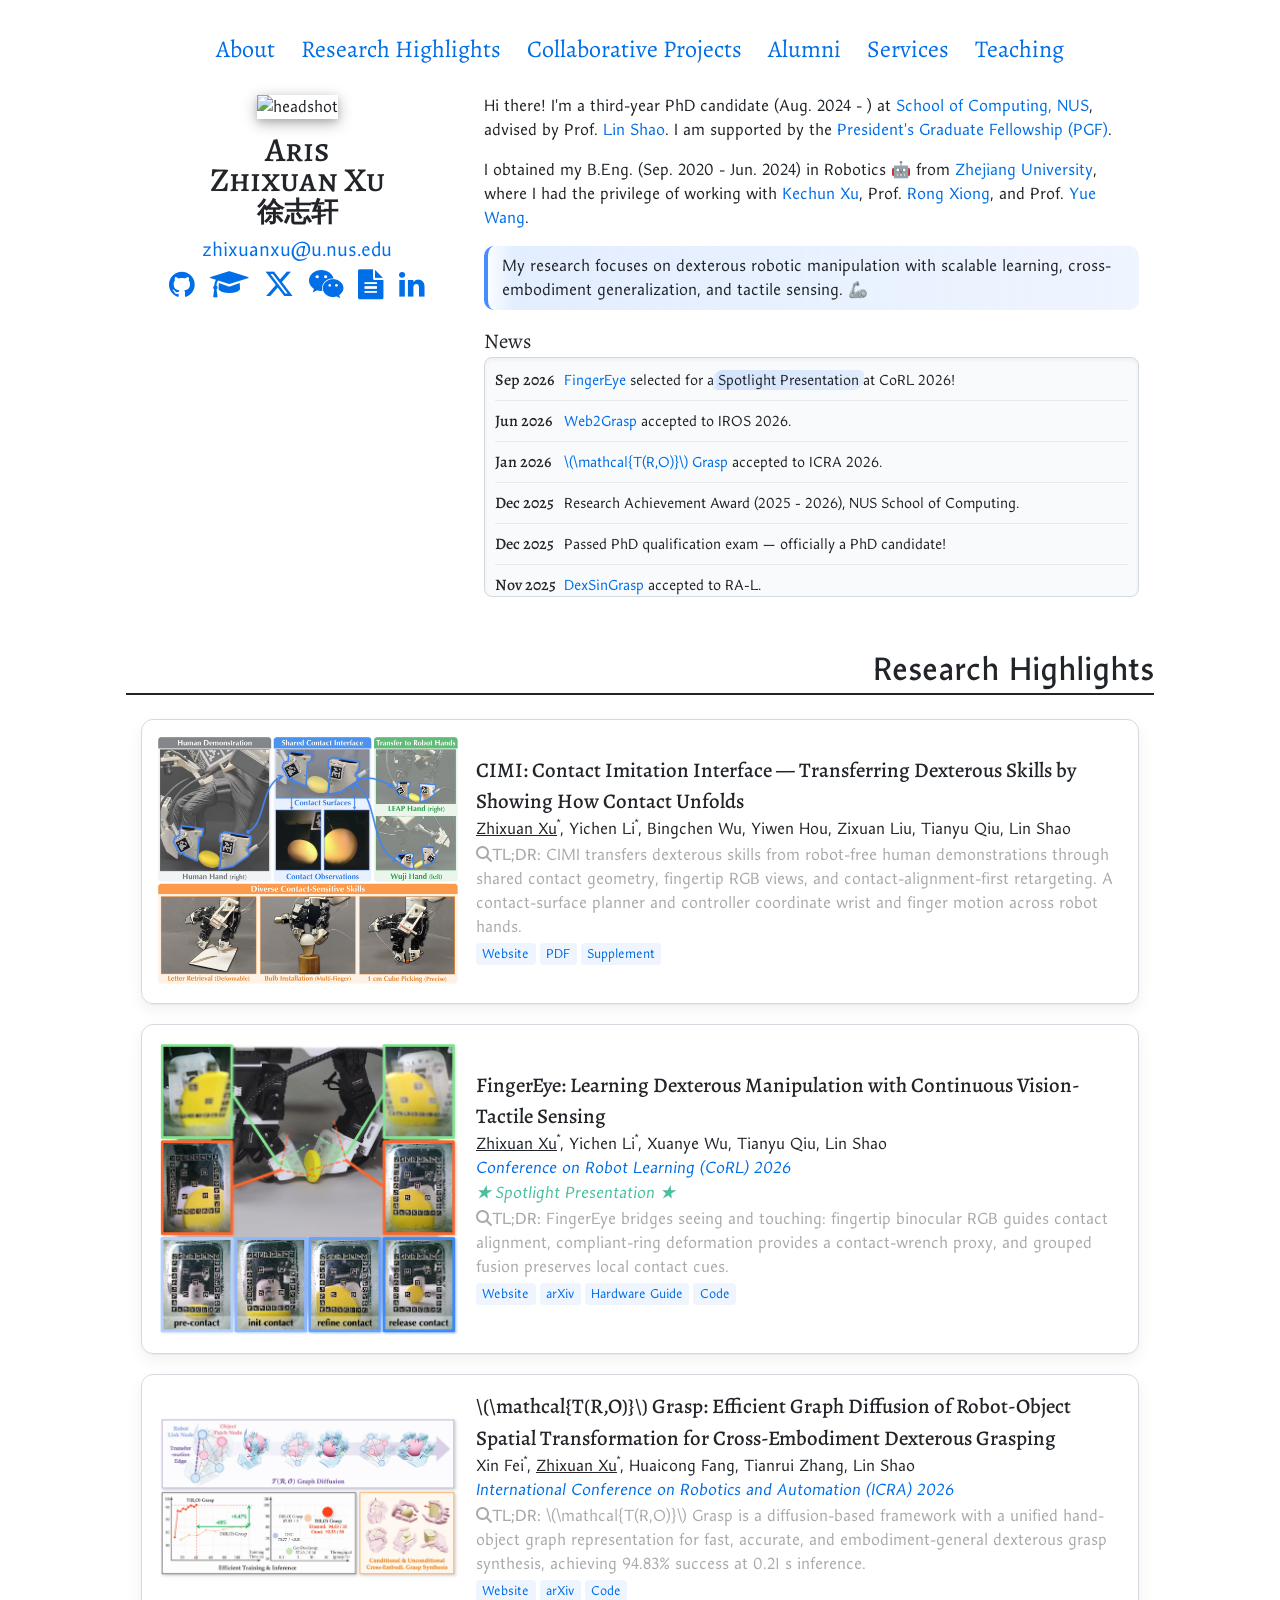
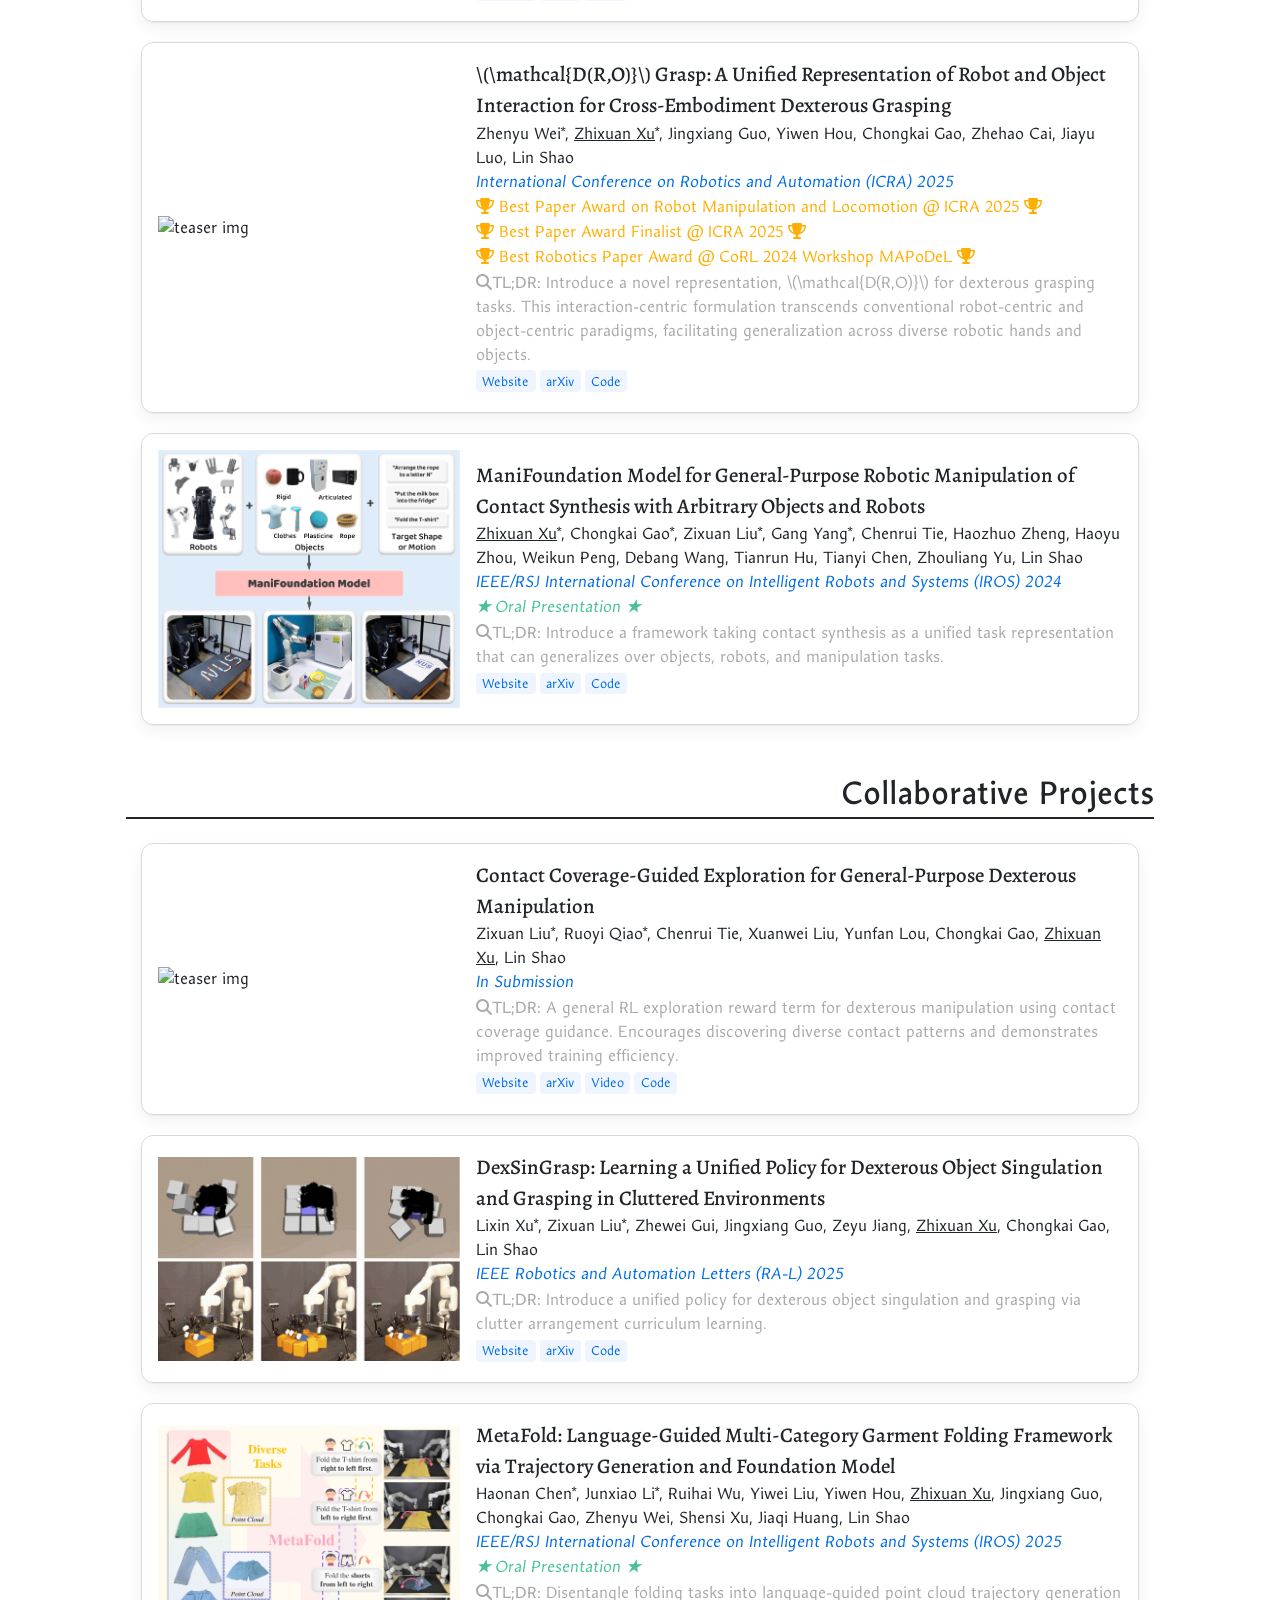
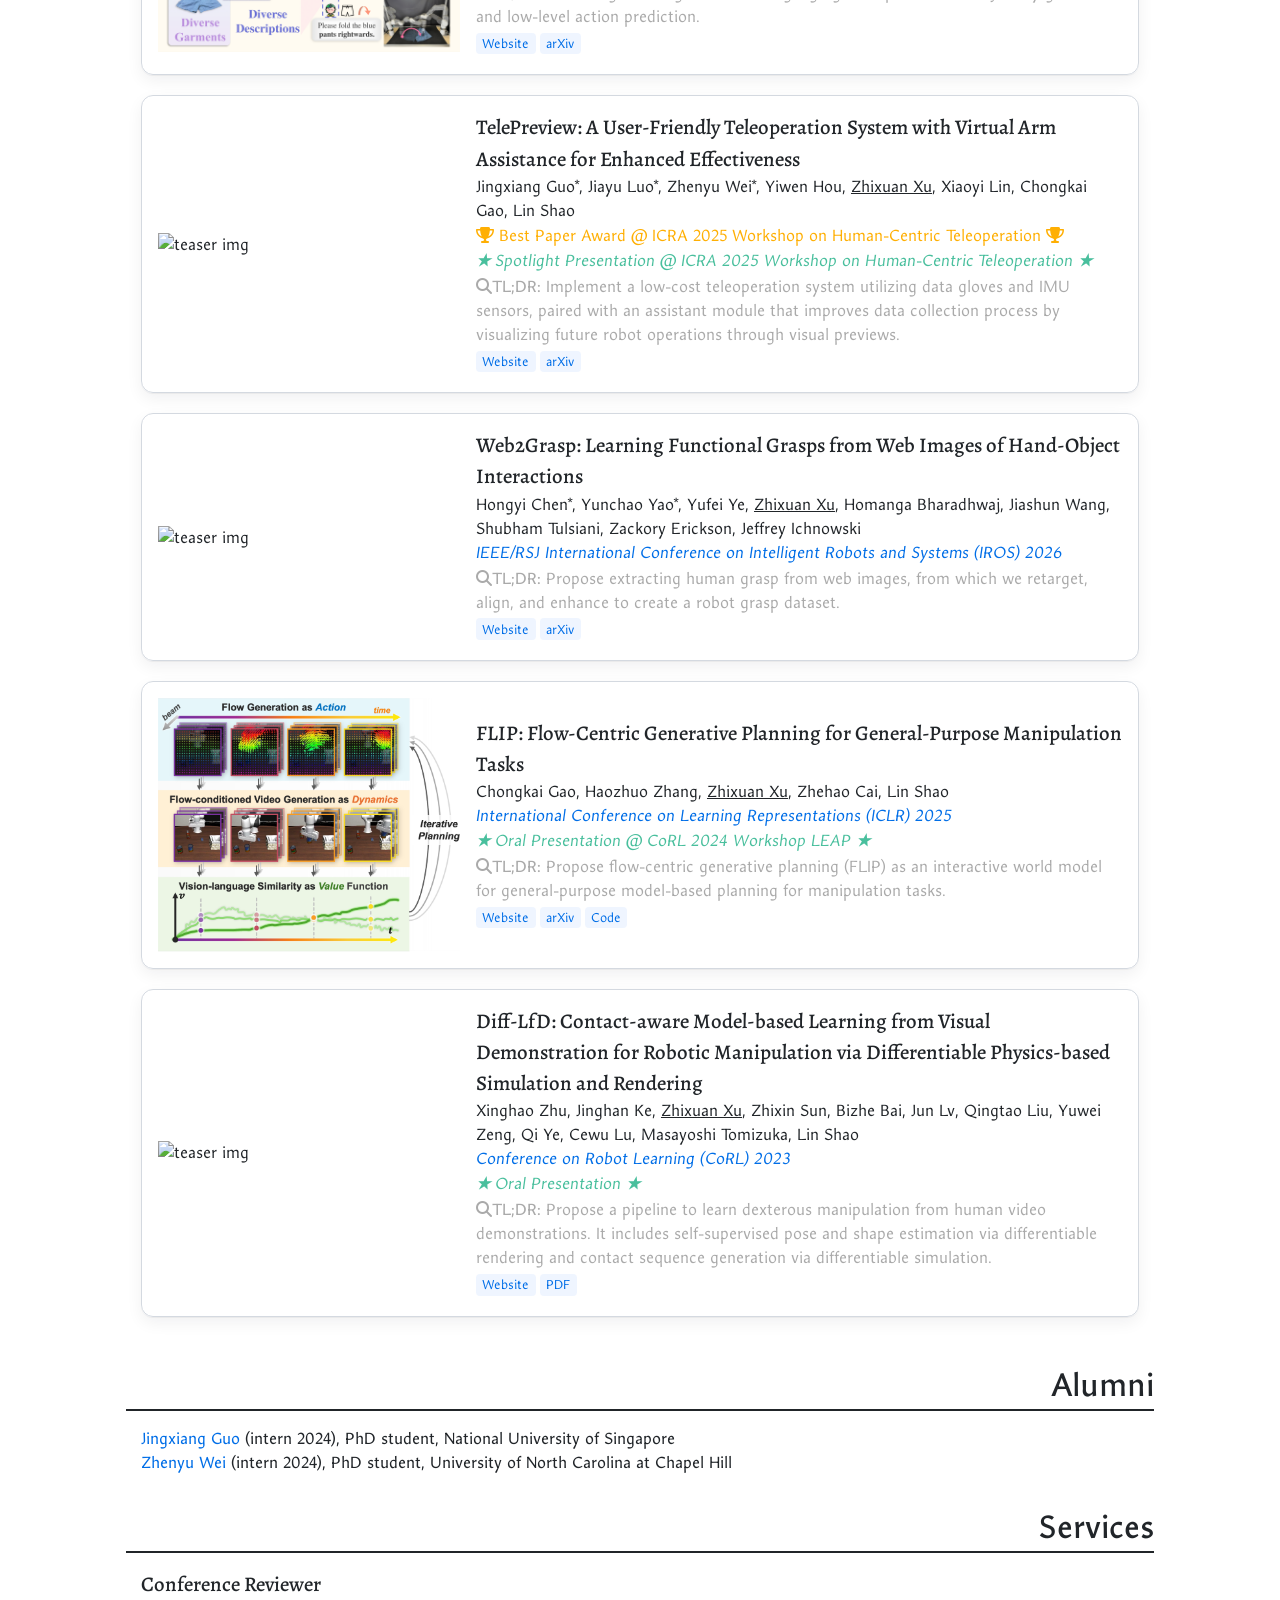
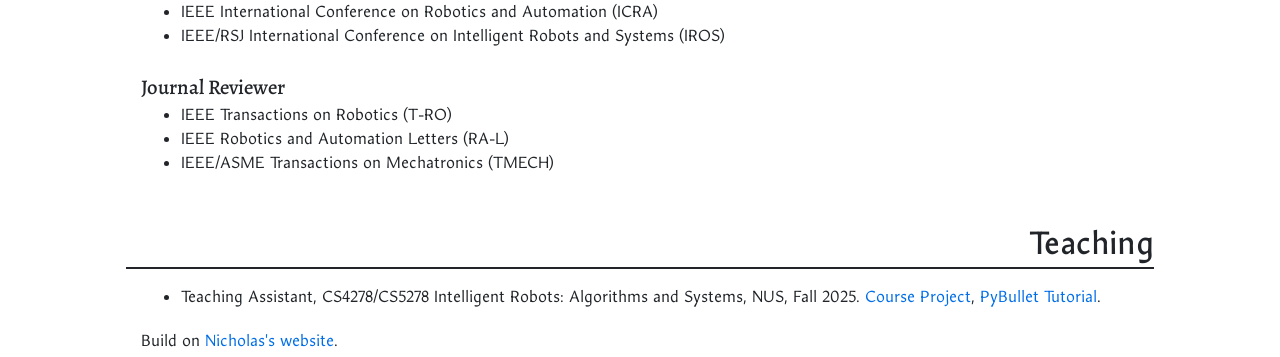
==== index.html @ 4f331eb3 "Highlight FingerEye CoRL 2026 spotlight presentation" ====
<!DOCTYPE HTML>
<html>
  <head>
    <!-- Title -->
    <title>Aris Zhixuan Xu</title>
    <meta charset="utf-8" />
    <meta name="viewport" content="width=device-width, initial-scale=1, shrink-to-fit=no">
    <meta name="robots" content="noindex, nofollow, noarchive, nosnippet, noimageindex">

    <!-- Google Font -->
    <link rel="preconnect" href="https://fonts.googleapis.com">
    <link rel="preconnect" href="https://fonts.gstatic.com" crossorigin>
    <link href="https://fonts.googleapis.com/css2?family=Alegreya:ital,wght@0,400..900;1,400..900&display=swap" rel="stylesheet">    
    <link href="https://fonts.googleapis.com/css2?family=Alegreya+SC:ital,wght@0,400;0,500;0,700;0,800;0,900;1,400;1,500;1,700;1,800;1,900&display=swap" rel="stylesheet">
    <link href="https://fonts.googleapis.com/css2?family=Amarna:ital,wght@0,100..700;1,100..700&display=swap" rel="stylesheet">

    <!-- Font Awesome -->
    <link rel="stylesheet" href="https://cdnjs.cloudflare.com/ajax/libs/font-awesome/6.4.2/css/all.min.css">

    <!-- Chinese Font -->
    <link rel="stylesheet" href="https://cdnjs.cloudflare.com/ajax/libs/font-awesome/4.7.0/css/font-awesome.min.css">
    <link rel="stylesheet" href="https://cdn.jsdelivr.net/npm/lxgw-wenkai-screen-webfont@1.1.0/style.css">

    <!-- Include MathJax -->
    <script src="https://cdn.jsdelivr.net/npm/mathjax@3/es5/tex-mml-chtml.js"></script>

    <!-- Custom Style -->
    <link rel="stylesheet" href="https://stackpath.bootstrapcdn.com/bootstrap/4.1.1/css/bootstrap.min.css" integrity="sha384-WskhaSGFgHYWDcbwN70/dfYBj47jz9qbsMId/iRN3ewGhXQFZCSftd1LZCfmhktB" crossorigin="anonymous">
    <link rel="stylesheet" href="style.css">
  </head>
  
  <!-- Google tag (gtag.js) -->
  <script async src="https://www.googletagmanager.com/gtag/js?id=G-PJSTDFTS0M"></script>
  <script>
    window.dataLayer = window.dataLayer || [];
    function gtag(){dataLayer.push(arguments);}
    gtag('js', new Date());

    gtag('config', 'G-PJSTDFTS0M');
  </script>

  <body>

    <div class="container" style="max-width: 1280px;">
      <div class="row">
        <div class="col-xl-1"></div>
        <div class="col col-xl-10">
          <!-- Button for Navigation -->
          <div class="row mb-3 mt-4">
            <div class="col-12 d-flex justify-content-center flex-wrap gap-2">
              <a href="http://ariszxxu.github.io/" class="btn link-button" role="button">About</a>
              <a href="http://ariszxxu.github.io/#coledproj" class="btn link-button" role="button">Research Highlights</a>
              <a href="http://ariszxxu.github.io/#coopproj" class="btn link-button" role="button">Collaborative Projects</a>
              <a href="http://ariszxxu.github.io/#alumni" class="btn link-button" role="button">Alumni</a>
              <a href="http://ariszxxu.github.io/#services" class="btn link-button" role="button">Services</a>
              <a href="http://ariszxxu.github.io/#teaching" class="btn link-button" role="button">Teaching</a>
            </div>
          </div> 
          <div class="row pt-1 m-1">

            <div class="container" text-align="center">
              <!-- About -->
              <div class="row info-text">
                <!-- About: Left Column -->
                <div class="col-sm-4">
                  <div class="text-center">

                    <!-- Headshot -->
                    <div class="d-block d-sm-none">
                      <img src="images/resume photo.jpg" class="img-fluid center-block about-headshot-mobile drop-shadow" alt="headshot">
                    </div>
                    <div class="d-none d-sm-block">
                      <img src="images/resume photo.jpg" class="img-fluid center-block about-headshot drop-shadow" alt="headshot">
                    </div>
                    <p class="h3 pt-sm-3 title-name">Aris<br>Zhixuan Xu<br><span class="chinese-text" style="font-size: 1.7rem;font-weight: bold"> 徐志轩 </span></p>

                    <!-- Email -->
                    <div class="d-block d-lg-none">
                      <p class="mb-1 title-email-small"><a href="mailto:zhixuanxu@u.nus.edu">zhixuanxu@u.nus.edu</a></p>
                    </div>
                    <div class="d-none d-lg-block">
                      <p class="mb-1 title-email"><a href="mailto:zhixuanxu@u.nus.edu">zhixuanxu@u.nus.edu</a></p>
                    </div>

                    <!-- Social Media -->
                    <a href="https://github.com/ariszxxu" class="fa fa-github"></a>
                    <a href="https://scholar.google.com/citations?user=OL_axPMAAAAJ" class="fa fa-graduation-cap"></a>
                    <a href="https://x.com/ariszxxu" class="fa fa-x-twitter"></a>
                    <a href="images/wechat.jpg" class="fa fa-weixin"></a>
                    <a href="files/cv.pdf" class="fa fa-file-alt" target="_blank" rel="nofollow noopener noreferrer" title="CV"></a>
                    <a href="https://www.linkedin.com/in/zhixuan-xu-aa0b562a2/" class="fa fa-linkedin"></a>
                    <div class="d-block d-sm-none">
                      <br>
                    </div>
                  </div>
                </div>
                <!-- About: Right Column -->
                <div class="col-sm-8 about-text">
                  <!-- Personal Info -->
                  <p>Hi there! I'm a third-year PhD candidate (Aug. 2024 - ) at <a href="https://www.comp.nus.edu.sg">School of Computing, NUS</a>, advised by Prof. <a href="https://linsats.github.io">Lin Shao</a>. I am supported by the <a href="https://nusgs.nus.edu.sg/scholarships-list/">President's Graduate Fellowship (PGF)</a>.</p>
                  <p>I obtained my B.Eng. (Sep. 2020 - Jun. 2024) in Robotics 🤖 from <a href="https://www.zju.edu.cn/english/">Zhejiang University</a>, where I had the privilege of working with <a href="https://xukechun.github.io">Kechun Xu</a>, Prof. <a href="https://person.zju.edu.cn/en/rongxiong">Rong Xiong</a>, and Prof. <a href="https://ywang-zju.github.io/">Yue Wang</a>.</p>
                  <p>
                    <span class="text-highlight-brush">
                      My research focuses on dexterous robotic manipulation with scalable learning, cross-embodiment generalization, and tactile sensing. 🦾
                    </span>
                  </p>
                  <!-- News -->
                  <span class="news-title">News</span> 
                  <div class="news-card">
                    <ul>
                      <li>
                        <span class="news-date">Sep 2026</span> <span class="news-entry"> <a href="https://nus-lins-lab.github.io/FingerEyeWeb/">FingerEye</a> selected for a <mark>Spotlight Presentation</mark> at CoRL 2026! </span>
                      </li>
                      <li>
                        <span class="news-date">Jun 2026</span> <span class="news-entry"> <a href="https://web2grasp.github.io/">Web2Grasp</a> accepted to IROS 2026. </span>
                      </li>
                      <li>
                        <span class="news-date">Jan 2026</span> <span class="news-entry"> <a href="https://nus-lins-lab.github.io/trograspweb/">\(\mathcal{T(R,O)}\) Grasp</a> accepted to ICRA 2026.
                      </li>
                      <li>
                        <span class="news-date">Dec 2025</span> <span class="news-entry"> Research Achievement Award (2025 - 2026), NUS School of Computing.
                      </li>
                      <li>
                        <span class="news-date">Dec 2025</span> <span class="news-entry"> Passed PhD qualification exam — officially a PhD candidate!
                      </li>
                      <li>
                        <span class="news-date">Nov 2025</span> <span class="news-entry"> <a href="https://nus-lins-lab.github.io/dexsingweb/">DexSinGrasp</a> accepted to RA-L.
                      </li>
                      <li>
                        <span class="news-date">Jun 2025</span> <span class="news-entry"> <a href="https://nus-lins-lab.github.io/metafoldweb/">MetaFold</a> accepted to IROS 2025 as <mark>Oral Presentation</mark>! </span>
                      </li>
                      <li>
                        <span class="news-date">May 2025</span> <span class="news-entry"> <a href="https://nus-lins-lab.github.io/drograspweb/">\(\mathcal{D(R,O)}\) Grasp</a> selected as <mark>Best Paper Award on Robot Manipulation and Locomotion</mark> @ ICRA 2025. <a href="https://nus-lins-lab.github.io/telepreview-web/">TelePreview</a> selected as <mark>Best Paper Award @ ICRA 2025 Workshop on Human-Centric Multilateral Teleoperation</mark>.</span>
                      </li>
                      <li>
                        <span class="news-date">Apr 2025</span> <span class="news-entry"> <a href="https://nus-lins-lab.github.io/drograspweb/">\(\mathcal{D(R,O)}\) Grasp</a> selected as <mark>the Finalist of Best Paper Award & Best Paper Award on Robot Manipulation and Locomotion</mark> @ ICRA 2025.</span>
                      </li>
                      <li>
                        <span class="news-date">Jan 2025</span> <span class="news-entry"> <a href="https://nus-lins-lab.github.io/drograspweb/">\(\mathcal{D(R,O)}\) Grasp</a> accepted to ICRA 2025. </span>
                      </li>
                      <li>
                        <span class="news-date">Jan 2025</span> <span class="news-entry"> <a href="https://nus-lins-lab.github.io/flipweb/">FLIP</a> accepted to ICLR 2025. </span>
                      </li>
                      <li>
                        <span class="news-date">Nov 2024</span> <span class="news-entry"> <a href="https://nus-lins-lab.github.io/drograspweb/">\(\mathcal{D(R,O)}\) Grasp</a> selected as <mark>Best Robotics Paper Award</mark> @ CoRL 2024 Workshop MAPoDeL! </span>
                      </li>
                      <li>
                        <span class="news-date">Aug 2024</span> <span class="news-entry"> I am honored to funded by <a href="https://nusgs.nus.edu.sg/scholarships-list/">President's Graduate Fellowship (PGF)</a>. </span>
                      </li>
                      <li>
                        <span class="news-date">Jun 2024</span> <span class="news-entry"> <a href="https://manifoundationmodel.github.io/">ManiFM</a> accepted to IROS 2024 as <mark>Oral Presentation</mark>! </span>
                      </li>
                      <li>
                        <span class="news-date">Aug 2023</span> <span class="news-entry"> <a href="https://openreview.net/pdf?id=DYPOvNot5F">Diff-LfD</a> accepted to CoRL 2023 as <mark>Oral Presentation</mark>! </span>
                      </li>
                    </ul>
                  </div>
                </div>
              </div>
              <br>

              <!-- Research Highlights -->
              <a name="coledproj"></a> 
              <div class="row content-header pt-4">
                <div class="col pr-0">
                  <p>Research Highlights</p>
                </div>
              </div><br>

              <!-- CIMI -->
              <div class="publication-card">
                <div class="teaser-column" style="flex-basis: 33%;">
                  <img src="images/cimi.webp" class="img-fluid" alt="CIMI contact imitation interface for transferring human demonstrations to robot hands">
                </div>
                <div class="description-column">
                  <p class="summary-title">CIMI: Contact Imitation Interface — Transferring Dexterous Skills by Showing How Contact Unfolds</p>
                  <p class="summary-authors"><u>Zhixuan Xu</u><sup>*</sup>, Yichen Li<sup>*</sup>, Bingchen Wu, Yiwen Hou, Zixuan Liu, Tianyu Qiu, Lin Shao</p>
                  <p class="summary-text">CIMI transfers dexterous skills from robot-free human demonstrations through shared contact geometry, fingertip RGB views, and contact-alignment-first retargeting. A contact-surface planner and controller coordinate wrist and finger motion across robot hands.</p>
                  <div class="d-flex flex-row flex-wrap">
                    <div>
                      <a href="https://nus-lins-lab.github.io/CIMIWeb/" class="badge-button" role="button" target="_blank" rel="nofollow noopener noreferrer">Website</a>
                    </div>
                    <div>
                      <a href="https://nus-lins-lab.github.io/CIMIWeb/paper.pdf" class="badge-button" role="button" target="_blank" rel="nofollow noopener noreferrer">PDF</a>
                    </div>
                    <div>
                      <a href="https://nus-lins-lab.github.io/CIMIWeb/supplement.pdf" class="badge-button" role="button" target="_blank" rel="nofollow noopener noreferrer">Supplement</a>
                    </div>
                  </div>
                </div>
              </div>

              <!-- FingerEye -->
              <div class="publication-card">
                <!-- Teaser-->
                <div class="teaser-column" style="flex-basis: 33%;">
                  <img src="images/fingereye.png" class="img-fluid" alt="teaser img">
                </div>
                <!-- Description -->
                <div class="description-column">
                  <p class="summary-title">FingerEye: Learning Dexterous Manipulation with Continuous Vision-Tactile Sensing</p>
                  <p class="summary-authors"><u>Zhixuan Xu</u><sup>*</sup>, Yichen Li<sup>*</sup>, Xuanye Wu, Tianyu Qiu, Lin Shao</p>
                  <p class="summary-publication-status">Conference on Robot Learning (CoRL) 2026</p>
                  <p class="summary-publication-status-highlight">Spotlight Presentation</p>
                  <p class="summary-text">FingerEye bridges seeing and touching: fingertip binocular RGB guides contact alignment, compliant-ring deformation provides a contact-wrench proxy, and grouped fusion preserves local contact cues.</p>
                  <div class="d-flex flex-row flex-wrap">
                    <div>
                      <a href="https://nus-lins-lab.github.io/FingerEyeWeb/" class="badge-button" role="button" target="_blank" rel="nofollow noopener noreferrer">Website</a>
                    </div>
                    <div>
                      <a href="https://arxiv.org/pdf/2604.20689" class="badge-button" role="button" target="_blank" rel="nofollow noopener noreferrer">arXiv</a>
                    </div>
                    <div>
                      <a href="https://docs.google.com/document/d/1jIsauCUubnpsnRZiPJ1yBQh4KIW-sTdFwxu0cdAxOfM/edit?tab=t.0" class="badge-button" role="button" target="_blank" rel="nofollow noopener noreferrer">Hardware Guide</a>
                    </div>
                    <div>
                      <a href="https://github.com/ariszxxu/FingerEye" class="badge-button" role="button" target="_blank" rel="nofollow noopener noreferrer">Code</a>
                    </div>
                  </div>
                </div>
              </div>


              <!-- T(R,O)Grasp -->
              <div class="publication-card">
                <!-- Teaser-->
                <div class="teaser-column" style="flex-basis: 33%;">
                  <img src="images/trograsp.jpg" class="img-fluid" alt="teaser img">
                </div>
                <!-- Description -->
                <div class="description-column">
                  <p class="summary-title">\(\mathcal{T(R,O)}\) Grasp: Efficient Graph Diffusion of Robot-Object Spatial Transformation for Cross-Embodiment Dexterous Grasping</p>
                  <p class="summary-authors">Xin Fei<sup>*</sup>, <u>Zhixuan Xu</u><sup>*</sup>, Huaicong Fang, Tianrui Zhang, Lin Shao</p>
                  <p class="summary-publication-status">International Conference on Robotics and Automation (ICRA) 2026</p>
                  <p class="summary-text">\(\mathcal{T(R,O)}\) Grasp is a diffusion-based framework with a unified hand-object graph representation for fast, accurate, and embodiment-general dexterous grasp synthesis, achieving 94.83% success at 0.21 s inference.</p>
                  <div class="d-flex flex-row flex-wrap">
                    <div>
                      <a href="https://nus-lins-lab.github.io/trograspweb" class="badge-button" role="button">Website</a>
                    </div>
                    <div>
                      <a href="https://arxiv.org/pdf/2510.12724" class="badge-button" role="button">arXiv</a>
                    </div>
                    <div>
                      <a href="https://github.com/Barrybarry-Smith/TRO-Grasp" class="badge-button" role="button">Code</a>
                    </div>
                  </div>
                </div>
              </div>

              <!-- D(R,O)Grasp -->
              <div class="publication-card">
                <!-- Teaser-->
                <div class="teaser-column" style="flex-basis: 33%;">
                  <img src=images/drograsp.png class="img-fluid" alt="teaser img">
                </div>
                <!-- Description -->
                <div class="description-column">
                  <p class="summary-title">\(\mathcal{D(R,O)}\) Grasp: A Unified Representation of Robot and Object Interaction for Cross-Embodiment Dexterous Grasping</p>
                  <p class="summary-authors">Zhenyu Wei*, <u>Zhixuan Xu</u>*, Jingxiang Guo, Yiwen Hou, Chongkai Gao, Zhehao Cai, Jiayu Luo, Lin Shao</p>
                  <p class="summary-publication-status"> International Conference on Robotics and Automation (ICRA) 2025 </p>
                  <p class="summary-publication-status-award">Best Paper Award on Robot Manipulation and Locomotion @ ICRA 2025</p>
                  <p class="summary-publication-status-award">Best Paper Award Finalist @ ICRA 2025</p>
                  <p class="summary-publication-status-award">Best Robotics Paper Award @ CoRL 2024 Workshop MAPoDeL</p>
                  <p class="summary-text">Introduce a novel representation, \(\mathcal{D(R,O)}\) for dexterous grasping tasks. This interaction-centric formulation transcends conventional robot-centric and object-centric paradigms, facilitating generalization across diverse robotic hands and objects.</p>
                  <div class="d-flex flex-row flex-wrap">
                    <div>
                      <a href="https://nus-lins-lab.github.io/drograspweb/" class="badge-button" role="button">Website</a>
                    </div>
                    <div>
                      <a href="https://arxiv.org/pdf/2410.01702" class="badge-button" role="button">arXiv</a>
                    </div>
                    <div>
                      <a href="https://github.com/zhenyuwei2003/DRO-Grasp" class="badge-button" role="button">Code</a>
                    </div>
                  </div>
                </div>
              </div>

              <!-- ManiFM -->
              <div class="publication-card">
                <!-- Teaser-->
                <div class="teaser-column" style="flex-basis: 33%;">
                  <img src=images/manifm.png class="img-fluid" alt="teaser img">
                </div>
                <!-- Description -->
                <div class="description-column">
                  <p class="summary-title">ManiFoundation Model for General-Purpose Robotic Manipulation of Contact Synthesis with Arbitrary Objects and Robots</p>
                  <p class="summary-authors"><u>Zhixuan Xu</u>*, Chongkai Gao*, Zixuan Liu*, Gang Yang*, Chenrui Tie,  Haozhuo Zheng,  Haoyu Zhou,  Weikun Peng,  Debang Wang, Tianrun Hu, Tianyi Chen, Zhouliang Yu, Lin Shao</p>
                  <p class="summary-publication-status">IEEE/RSJ International Conference on Intelligent Robots and Systems (IROS) 2024</p>
                  <p class="summary-publication-status-highlight">Oral Presentation</p>
                  <p class="summary-text">Introduce a framework taking contact synthesis as a unified task representation that can generalizes over objects, robots, and manipulation tasks.</p>
                  <div class="d-flex flex-row flex-wrap">
                    <div>
                      <a href="https://manifoundationmodel.github.io/" class="badge-button" role="button">Website</a>
                    </div>
                    <div>
                      <a href="https://arxiv.org/pdf/2405.06964" class="badge-button" role="button">arXiv</a>
                    </div>
                    <div>
                      <a href="https://github.com/NUS-LinS-Lab/ManiFM" class="badge-button" role="button">Code</a>
                    </div>
                  </div>
                </div>
              </div>

              <!-- Collaborative Projects -->
              <a name="coopproj"></a> 
              <div class="row content-header pt-4">
                <div class="col pr-0">
                  <p>Collaborative Projects</p>
                </div>
              </div><br>

              <!-- CCGE -->
              <div class="publication-card">
                <!-- Teaser-->
                <div class="teaser-column" style="flex-basis: 33%;">
                  <img src=images/ccge.gif class="img-fluid" alt="teaser img">
                </div>
                <!-- Description -->
                <div class="description-column">
                  <p class="summary-title">Contact Coverage-Guided Exploration for General-Purpose Dexterous Manipulation</p>
                  <p class="summary-authors">Zixuan Liu*, Ruoyi Qiao*, Chenrui Tie, Xuanwei Liu, Yunfan Lou, Chongkai Gao, <u>Zhixuan Xu</u>, Lin Shao</p>
                  <p class="summary-publication-status">In Submission</p>
                  <p class="summary-text">A general RL exploration reward term for dexterous manipulation using contact coverage guidance. Encourages discovering diverse contact patterns and demonstrates improved training efficiency.</p>
                  <div class="d-flex flex-row flex-wrap">
                    <div>
                      <a href="https://contact-coverage-guided-exploration.github.io/" class="badge-button" role="button">Website</a>
                    </div>
                    <div>
                      <a href="https://arxiv.org/pdf/2603.10971" class="badge-button" role="button">arXiv</a>
                    </div>
                    <div>
                      <a href="https://www.youtube.com/watch?v=NfZVJNBX1Uc&feature=youtu.be" class="badge-button" role="button">Video</a>
                    </div>
                    <div>
                      <a href="https://github.com/ruoyiqiao/CCGE" class="badge-button" role="button">Code</a>
                    </div>
                  </div>
                </div>
              </div>

              <!-- DexSinGrasp -->
              <div class="publication-card">
                <!-- Teaser-->
                <div class="teaser-column" style="flex-basis: 33%;">
                  <img src=images/dexsingrasp.gif class="img-fluid" alt="teaser img">
                </div>
                <!-- Description -->
                <div class="description-column">
                  <p class="summary-title">DexSinGrasp: Learning a Unified Policy for Dexterous Object Singulation and Grasping in Cluttered Environments</p>
                  <p class="summary-authors">Lixin Xu*, Zixuan Liu*, Zhewei Gui, Jingxiang Guo, Zeyu Jiang, <u>Zhixuan Xu</u>, Chongkai Gao, Lin Shao</p>
                  <p class="summary-publication-status">IEEE Robotics and Automation Letters (RA-L) 2025</p>
                  <p class="summary-text">Introduce a unified policy for dexterous object singulation and grasping via clutter arrangement curriculum learning.</p>
                  <div class="d-flex flex-row flex-wrap">
                    <div>
                      <a href="https://nus-lins-lab.github.io/dexsingweb/" class="badge-button" role="button">Website</a>
                    </div>
                    <div>
                      <a href="https://arxiv.org/pdf/2504.04516" class="badge-button" role="button">arXiv</a>
                    </div>
                    <div>
                      <a href="https://github.com/DavidLXu/DexSinGrasp" class="badge-button" role="button">Code</a>
                    </div>
                  </div>
                </div>
              </div>

              <!-- MetaFold -->
              <div class="publication-card">
                <!-- Teaser-->
                <div class="teaser-column" style="flex-basis: 33%;">
                  <img src=images/metafold.png class="img-fluid" alt="teaser img">
                </div>
                <!-- Description -->
                <div class="description-column">
                  <p class="summary-title">MetaFold: Language-Guided Multi-Category Garment Folding Framework via Trajectory Generation and Foundation Model</p>
                  <p class="summary-authors">Haonan Chen*, Junxiao Li*, Ruihai Wu, Yiwei Liu, Yiwen Hou, <u>Zhixuan Xu</u>, Jingxiang Guo, Chongkai Gao, Zhenyu Wei, Shensi Xu, Jiaqi Huang, Lin Shao</p>
                  <p class="summary-publication-status">IEEE/RSJ International Conference on Intelligent Robots and Systems (IROS) 2025</p>
                  <p class="summary-publication-status-highlight">Oral Presentation</p>
                  <p class="summary-text">Disentangle folding tasks into language-guided point cloud trajectory generation and low-level action prediction.</p>
                  <div class="d-flex flex-row flex-wrap">
                    <div>
                      <a href="https://meta-fold.github.io/" class="badge-button" role="button">Website</a>
                    </div>
                    <div>
                      <a href="https://arxiv.org/pdf/2503.08372" class="badge-button" role="button">arXiv</a>
                    </div>
                  </div>
                </div>

              </div>

              <!-- Telepreview -->
              <div class="publication-card">
                <!-- Teaser-->
                <div class="teaser-column" style="flex-basis: 33%;">
                  <img src=images/telepreview.gif class="img-fluid" alt="teaser img">
                </div>
                <!-- Description -->
                <div class="description-column">
                  <p class="summary-title">TelePreview: A User-Friendly Teleoperation System with Virtual Arm Assistance for Enhanced Effectiveness</p>
                  <p class="summary-authors">Jingxiang Guo*, Jiayu Luo*, Zhenyu Wei*, Yiwen Hou, <u>Zhixuan Xu</u>, Xiaoyi Lin, Chongkai Gao, Lin Shao</p>
                  <p class="summary-publication-status-award">Best Paper Award @ ICRA 2025 Workshop on Human-Centric Teleoperation</p>
                  <p class="summary-publication-status-highlight">Spotlight Presentation @ ICRA 2025 Workshop on Human-Centric Teleoperation</p>
                  <p class="summary-text">Implement a low-cost teleoperation system utilizing data gloves and IMU sensors, paired with an assistant module that improves data collection process by visualizing future robot operations through visual previews.</p>
                  <div class="d-flex flex-row flex-wrap">
                    <div>
                      <a href="https://nus-lins-lab.github.io/telepreview-web/" class="badge-button" role="button">Website</a>
                    </div>
                    <div>
                      <a href="https://arxiv.org/pdf/2412.13548" class="badge-button" role="button">arXiv</a>
                    </div>
                  </div>
                </div>
              </div>

              <!-- Web2Grasp -->
              <div class="publication-card">
                <!-- Teaser-->
                <div class="teaser-column" style="flex-basis: 33%;">
                  <img src=images/web2grasp.gif class="img-fluid" alt="teaser img">
                </div>
                <!-- Description -->
                <div class="description-column">
                  <p class="summary-title">Web2Grasp: Learning Functional Grasps from Web Images of Hand-Object Interactions</p>
                  <p class="summary-authors">Hongyi Chen*, Yunchao Yao*, Yufei Ye, <u>Zhixuan Xu</u>, Homanga Bharadhwaj, Jiashun Wang, Shubham Tulsiani, Zackory Erickson, Jeffrey Ichnowski</p>
                  <p class="summary-publication-status">IEEE/RSJ International Conference on Intelligent Robots and Systems (IROS) 2026</p>
                  <p class="summary-text">Propose extracting human grasp from web images, from which we retarget, align, and enhance to create a robot grasp dataset.</p>
                  <div class="d-flex flex-row flex-wrap">
                    <div>
                      <a href="https://web2grasp.github.io/" class="badge-button" role="button">Website</a>
                    </div>
                    <div>
                      <a href="https://www.arxiv.org/pdf/2505.05517" class="badge-button" role="button">arXiv</a>
                    </div>
                  </div>
                </div>
              </div>

              <!-- FLIP -->
              <div class="publication-card">
                <!-- Teaser-->
                <div class="teaser-column" style="flex-basis: 33%;">
                  <img src=images/flip.png class="img-fluid" alt="teaser img">
                </div>
                <!-- Description -->
                <div class="description-column">
                  <p class="summary-title">FLIP: Flow-Centric Generative Planning for General-Purpose Manipulation Tasks</p>
                  <p class="summary-authors">Chongkai Gao, Haozhuo Zhang, <u>Zhixuan Xu</u>, Zhehao Cai, Lin Shao</p>
                  <p class="summary-publication-status">International Conference on Learning Representations (ICLR) 2025</p>
                  <p class="summary-publication-status-highlight">Oral Presentation @ CoRL 2024 Workshop LEAP</p>
                  <p class="summary-text">Propose flow-centric generative planning (FLIP) as an interactive world model for general-purpose model-based planning for manipulation tasks.</p>
                  <div class="d-flex flex-row flex-wrap">
                    <div>
                      <a href="https://nus-lins-lab.github.io/flipweb/" class="badge-button" role="button">Website</a>
                    </div>
                    <div>
                      <a href="https://arxiv.org/pdf/2412.08261" class="badge-button" role="button">arXiv</a>
                    </div>
                    <div>
                      <a href="https://github.com/HeegerGao/FLIP" class="badge-button" role="button">Code</a>
                    </div>
                  </div>
                </div>
              </div>

              <!-- Diff-LfD -->
              <div class="publication-card">
                <!-- Teaser-->
                <div class="teaser-column" style="flex-basis: 33%;">
                  <img src=images/difflfd.gif class="img-fluid" alt="teaser img">
                </div>
                <!-- Description -->
                <div class="description-column">
                  <p class="summary-title">Diff-LfD: Contact-aware Model-based Learning from Visual Demonstration for Robotic Manipulation via Differentiable Physics-based Simulation and Rendering</p>
                  <p class="summary-authors">Xinghao Zhu, Jinghan Ke, <u>Zhixuan Xu</u>, Zhixin Sun, Bizhe Bai, Jun Lv, Qingtao Liu, Yuwei Zeng, Qi Ye, Cewu Lu, Masayoshi Tomizuka, Lin Shao</p>
                  <p class="summary-publication-status">Conference on Robot Learning (CoRL) 2023</p>
                  <p class="summary-publication-status-highlight">Oral Presentation</p>
                  <p class="summary-text">Propose a pipeline to learn dexterous manipulation from human video demonstrations. It includes self-supervised pose and shape estimation via differentiable rendering and contact sequence generation via differentiable simulation.</p>
                  <div class="d-flex flex-row flex-wrap">
                    <div>
                      <a href="https://sites.google.com/view/diff-lfd/" class="badge-button" role="button">Website</a>
                    </div>
                    <div>
                      <a href="https://openreview.net/pdf?id=DYPOvNot5F" class="badge-button" role="button">PDF</a>
                    </div>
                  </div>
                </div>
              </div>
              
              <!-- Alumni -->
              <a name="alumni"></a> 
              <div class="row content-header pt-4">
                <div class="col pr-0">
                  <p>Alumni</p>
                </div>
              </div>
              <div class="row content-summary pt-3 pb-1">
                <div class="col-xs col-sm-12">
                  <p class="summary-title-armana"><a href="https://jingxiangguo.com/"> Jingxiang Guo</a> (intern 2024), PhD student, National University of Singapore</p>
                  <p class="summary-title-armana"><a href="https://zhenyuwei2003.github.io/"> Zhenyu Wei</a> (intern 2024), PhD student, University of North Carolina at Chapel Hill</p>
                </div>
              </div>

              <!-- Services -->
              <a name="services"></a> 
              <div class="row content-header pt-4">
                <div class="col pr-0">
                  <p>Services</p>
                </div>
              </div>
              <!-- Conference Reviewer -->
              <div class="row content-summary pt-3 pb-1">
                <div class="col-xs col-sm-12">
                  <p class="summary-title">Conference Reviewer</p>
                  <ul>
                    <li>IEEE International Conference on Robotics and Automation (ICRA)</li>
                    <li>IEEE/RSJ International Conference on Intelligent Robots and Systems (IROS)</li>
                  </ul>
                </div>
              </div>
              <!-- Journal Reviewer -->
              <div class="row content-summary pt-1 pb-1">
                <div class="col-xs col-sm-12">
                  <p class="summary-title">Journal Reviewer</p>
                  <ul>
                    <li>IEEE Transactions on Robotics (T-RO)</li>
                    <li>IEEE Robotics and Automation Letters (RA-L)</li>
                    <li>IEEE/ASME Transactions on Mechatronics (TMECH)</li>
                  </ul>
                </div>
              </div>

              <!-- Teaching Header -->
              <a name="teaching"></a> 
              <div class="row content-header pt-4">
                <div class="col pr-0">
                  <p>Teaching</p>
                </div>
              </div>
              <!-- Teaching -->
              <div class="row content-summary pt-3 pb-1">
                <div class="col-xs col-sm-12">
                  <ul>
                    <li>
                      Teaching Assistant, CS4278/CS5278 Intelligent Robots: Algorithms and Systems, 
                      NUS, Fall 2025. 
                      <a href="https://github.com/NUS-LinS-Lab/Pick-Nav-Reach-Default-Project" target="_blank">Course Project</a>,
                      <a href="https://github.com/NUS-LinS-Lab/PyBullet-Tutorial" target="_blank">PyBullet Tutorial</a>.
                    </li>
                  </ul>
                </div>
              </div>

              <!-- Footer -->
              <div class="row">
                <div class="col-12">
                  <!-- Feel free to download this website's template, just add a link back to my website.  -->
                  Build on <a href="https://nmwsharp.com/">Nicholas's website</a>. 
                </div>
              </div>
            </div>
          </div>
      </div>
    </div>
    <script src="https://code.jquery.com/jquery-3.3.1.slim.min.js" integrity="sha384-q8i/X+965DzO0rT7abK41JStQIAqVgRVzpbzo5smXKp4YfRvH+8abtTE1Pi6jizo" crossorigin="anonymous"></script>
    <script src="https://cdnjs.cloudflare.com/ajax/libs/popper.js/1.14.3/umd/popper.min.js" integrity="sha384-ZMP7rVo3mIykV+2+9J3UJ46jBk0WLaUAdn689aCwoqbBJiSnjAK/l8WvCWPIPm49" crossorigin="anonymous"></script>
    <script src="https://stackpath.bootstrapcdn.com/bootstrap/4.1.1/js/bootstrap.min.js" integrity="sha384-smHYKdLADwkXOn1EmN1qk/HfnUcbVRZyYmZ4qpPea6sjB/pTJ0euyQp0Mk8ck+5T" crossorigin="anonymous"></script>
  </body>
</html>
---- style.css ----
html {
  background-color: #ffffff;
  font-size: 100%;
}
.hidden-news {
  display: none;
}
body {
  /*font-family: 'Lato', sans-serif !important;*/
  font-family: 'Amarna', serif !important;
}
.chinese-text  {
  font-family: 'LXGW WenKai Screen', serif;
}
/* Link colors */
a:link {
    color: #006EE7;
}
a:visited {
    color: #006EE7;
}
a:hover {
    color: #006EE7;
}
a:active {
    color: #006EE7;
}

.footer-text {
  font-size: 0.8rem;
  font-weight: lighter;
  text-align: right;
  color: #555;
}

.about-headshot {
  max-width: 65%;
}

.about-headshot-mobile {
  max-width: 50%;
}

.title-name {
  font-family: 'Alegreya SC', serif; 
  font-size: 2.1em;
  line-height: 90%;
  font-weight:500;
}
.title-email {
  font-size: 1.2rem;
}
.title-small{
  font-size: 1.1rem;
}


.link-button {
  font-family: 'Alegreya', serif;
  font-size: 1.5rem;
  color: #006EE7; 
}

.link-button-small {
  font-family: 'Alegreya', serif;
  font-size: 1.2rem;
  padding-left: .5rem;
  padding-right: .5rem;
  color: #006EE7;
}

.drop-shadow {
  box-shadow: 0 3px 6px 0 rgba(0, 0, 0, 0.1), 0 4px 15px 0 rgba(0, 0, 0, 0.3);
}

/* Style font awesome */
.fa {
  padding-left: 5px;
  padding-right: 5px;
  font-size: 30px;
  text-align: center;
  text-decoration: none;
}
.fa:hover {
  opacity: 0.7;
  text-decoration: none;
}

.career-highlight,
.text-highlight-brush {
  display: inline-block;
  padding: 8px 14px;
  border-radius: 10px;
  background-image: linear-gradient(
    to right,
    hsla(217, 100%, 84%, 0.05),
    hsla(217, 100%, 84%, 0.35) 4%,
    hsla(217, 100%, 84%, 0.2)
  );
  border-left: 4px solid hsla(217, 100%, 60%, 0.9);
}

/* Expand/collapsible news entries */

.news-title {
  font-family: 'Alegreya', serif;
  font-size: 1.3rem;
  font-weight: 200;
}

.news-card {
  max-height: 240px;
  overflow-y: auto;
  border: 1px solid #d4d9e0;
  border-radius: 8px;
  padding: 10px;
  background-color: #f9fafb;
  box-shadow: inset 0 2px 4px rgba(0, 0, 0, 0.05);
}

.news-card ul {
  list-style-type:none;
  margin-left: 0;
  padding-left: 0;
  margin-bottom: 0;
}

.news-card li {
  margin-bottom: 8px;
  padding-bottom: 8px;
  border-bottom: 1px solid #eaeaea;
}

.news-card li:last-child {
  margin-bottom: 0;
  padding-bottom: 0;
  border-bottom: none;
}

.expandable-list ul {
  list-style-type:none;
  margin-left: 1em;
  padding-left: 0;
  margin-bottom: 0;
}

.expandable-list .extra-item {
  display: none;
}

.news-date {
  /* color: #E03838; */
  display: inline-block;
  font-weight: 500;
  inline-size: 4em;
  font-family: 'Alegreya', serif;
}

.news-entry {
  font-size: 0.9rem;
}

.news-expand-button {
  cursor: pointer;
  text-align: center;
  margin-left: 1em;
  color: #006EE7;
}

mark {
  margin: 0.0em -0.4em;
  padding: 0.0em 0.4em;
  border-radius: 0.8em 0.3em;
  background: transparent;
  background-image: linear-gradient(
    to right,
    hsla(217, 100%, 84%, 0.1),
    hsla(217, 100%, 84%, 0.5) 4%,
    hsla(217, 100%, 84%, 0.3)
  );
  color: inherit;
}

/* Content summaries */

.content-header {
  margin-bottom: 0px;
  border-bottom-style: solid;
  border-width: 2px;
  text-align: right;
}

.content-header col {
  padding-right: 0px;
}

.content-header p {
  font-weight: bold;
  font-size: 2.0rem;
  margin-bottom: 0px;
  margin-right: 0px;
}

.content-header-linebreak {
  height: 30px;
  margin-bottom: 15px;
  margin-top: 0px;
  margin-left: 0px;
  margin-right: 0px;
}

.summary-title {
  font-family: 'Alegreya', serif;
  font-size: 1.3rem;
  font-weight:500;
  margin-bottom: 0px;
  margin-top: 0px;
  padding-top: 0px;
}

.summary-title-armana {
  font-family: 'Amarna', serif;
  font-size: 1.0rem;
  font-weight:500;
  margin-bottom: 0px;
  margin-top: 0px;
  padding-top: 0px;
}

.summary-authors{
  margin-top: 0px;
  margin-bottom: 0px;
}

.summary-text {
  font-size: 1rem;
  margin-top: 2px;
  margin-bottom: 2px;
  color: #aaaaaa;
}
.summary-text::before {
  content: '\f002 TL;DR: ';
  font-family: 'Amarna','Font Awesome 6 Free', serif;
  font-weight: 600;
}

.summary-publication-status {
  margin-top: 0px;
  margin-bottom: 0px;
  color: #006EE7;
  font-style: italic;
}

.summary-publication-status-highlight {
  margin-top: 0px;
  margin-bottom: 0px;
  color: #49bf9d;
  font-family: 'Amarna', serif;
  font-style: italic;
}
.summary-publication-status-highlight::before {
  content: '★ ';
  font-family: "Font Awesome 6 Free", 'Amarna', serif;
  font-weight: 900;
}
.summary-publication-status-highlight::after {
  content: ' ★';
  font-family: "Font Awesome 6 Free", 'Amarna', serif;
  font-weight: 900;
}

.summary-publication-status-award {
  margin-top: 0px;
  margin-bottom: 0px;
  color: #ffaf03;
  font-family: 'Amarna', serif;
}
.summary-publication-status-award::before {
  content: "\f091"; /* Unicode for Font Awesome trophy icon */
  font-family: "Font Awesome 6 Free", 'Amarna', serif;
  font-weight: 900; /* Required for solid icons in Font Awesome 6 */
  margin-right: 5px; /* Add some space after the icon */
}
.summary-publication-status-award::after {
  content: "\f091"; /* Unicode for Font Awesome trophy icon */
  font-family: "Font Awesome 6 Free", 'Amarna', serif;
  font-weight: 900; /* Required for solid icons in Font Awesome 6 */
  margin-left: 5px; /* Add some space before the icon */
}

.summary-image {
  width: 100%;
  height: auto;
  object-fit: cover;
}

.badge-button {
  font-size: 0.8rem;
  background: hsla(217, 100%, 84%, 0.2) 4%;
  margin-right: 0.25rem;
  margin-bottom: 0.25rem;
  padding: 0.1em 0.5em; /* reduce vertical padding to make it less tall */
  display: inline-block;
  color: #006EE7;
  border-radius: 4px;
}

.badge-button:hover {
  text-decoration: none;
  background: hsla(217, 100%, 84%, 0.4);
}

:root {
  --apple-surface: rgba(255, 255, 255, 0.95);
  --apple-border: #d4d9e0;
  --apple-shadow: 0 1px 1px rgba(15, 23, 42, 0.05), 0 6px 16px rgba(15, 23, 42, 0.06);
  --apple-shadow-hover: 0 2px 5px rgba(15, 23, 42, 0.08), 0 10px 18px rgba(15, 23, 42, 0.08);
}

.publication-card {
  background: var(--apple-surface);
  border: 1px solid var(--apple-border);
  border-radius: 12px;
  padding: 16px;
  box-shadow: var(--apple-shadow);
  margin-bottom: 20px;
  display: flex;
  flex-direction: row;
  align-items: center; /* This will vertically center both columns */
  transition: box-shadow 0.2s ease-in-out;
  backdrop-filter: blur(10px);
  -webkit-backdrop-filter: blur(10px);
}

.publication-card:hover {
  box-shadow: var(--apple-shadow-hover);
}

.publication-card .teaser-column {
  flex: 0 0 25%; /* Default width, you can override this with inline style */
  padding-right: 16px;
}

.publication-card .teaser-column img {
  width: 100%;
  height: auto;
}

.publication-card .teaser-column img.teaser-image-shrink {
  width: 65%;
  display: block;
  margin-left: auto;
  margin-right: auto;
}

.publication-card .description-column {
  flex: 1;
}

@media (max-width: 576px) {
  .publication-card {
    flex-direction: column;
  }
  .publication-card .teaser-column {
    padding-right: 0;
    padding-bottom: 16px;
    flex-basis: auto; /* Reset basis for stacked layout */
  }
}
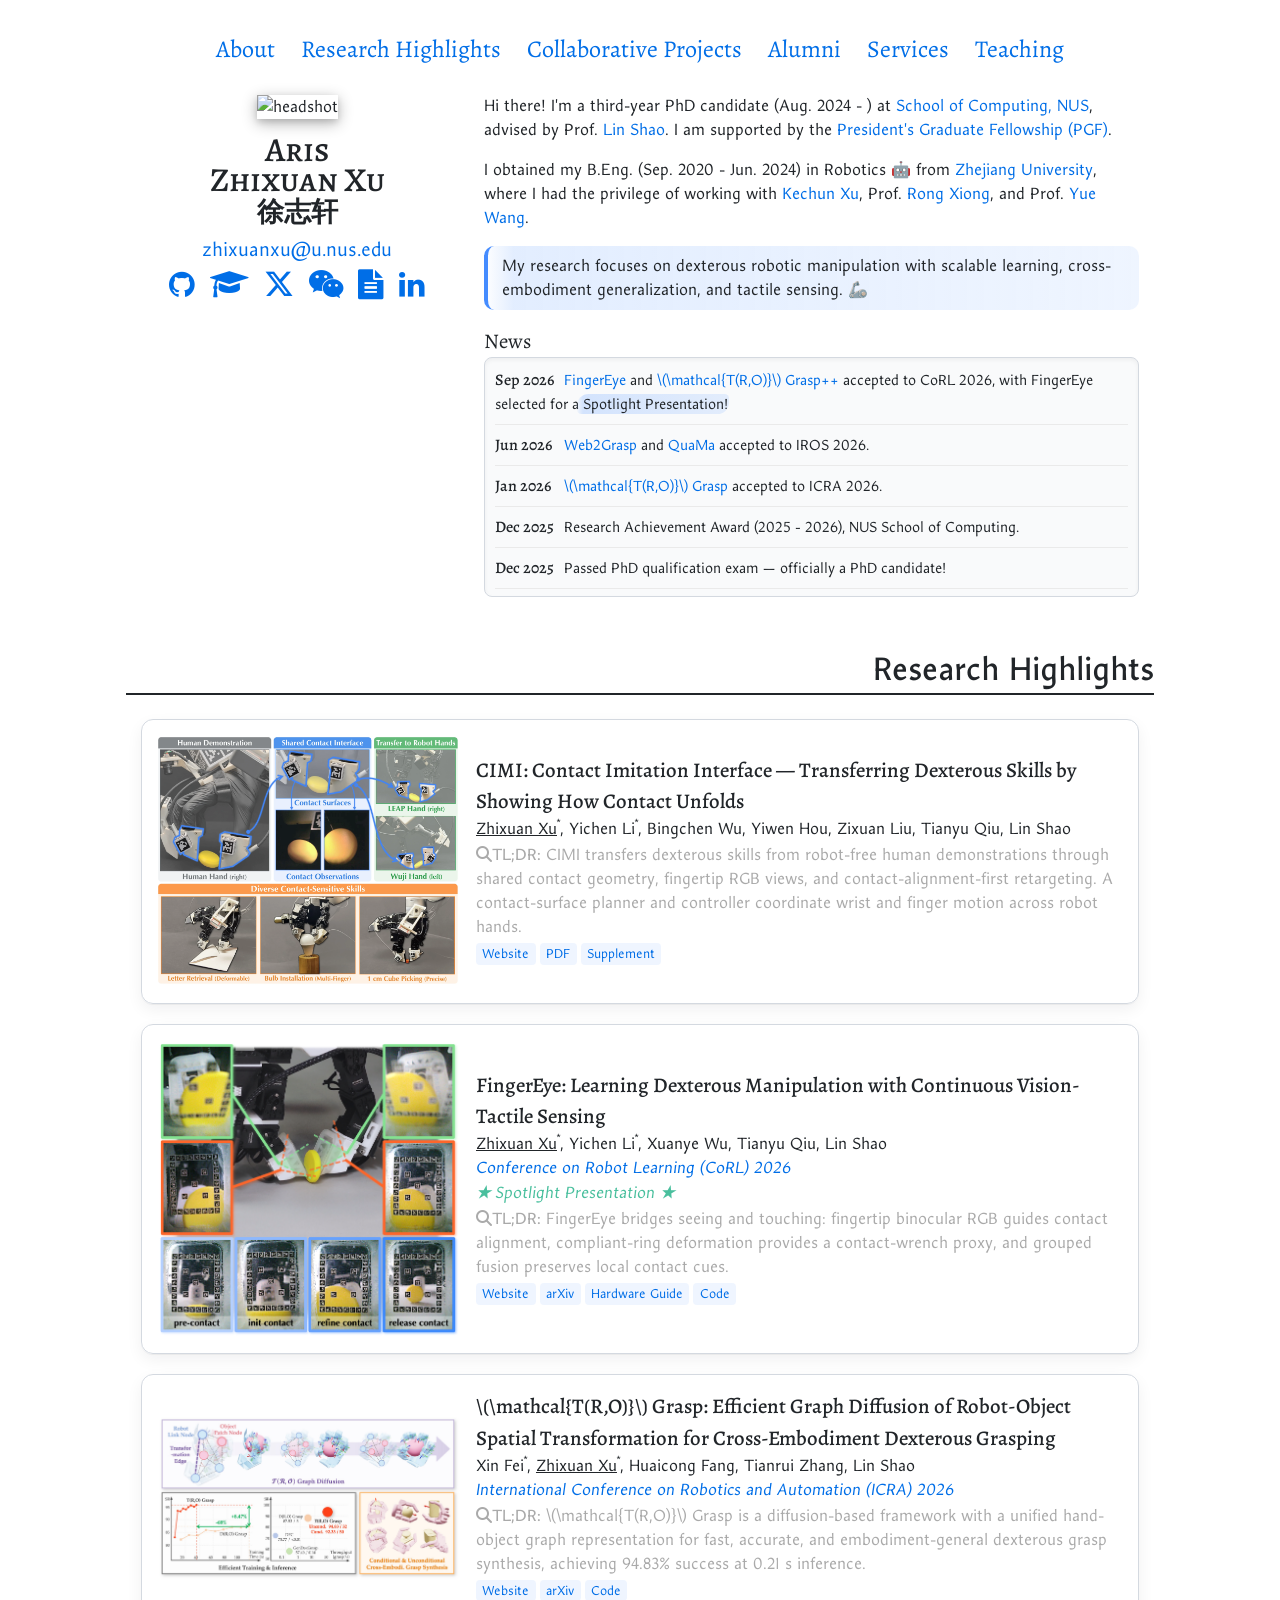
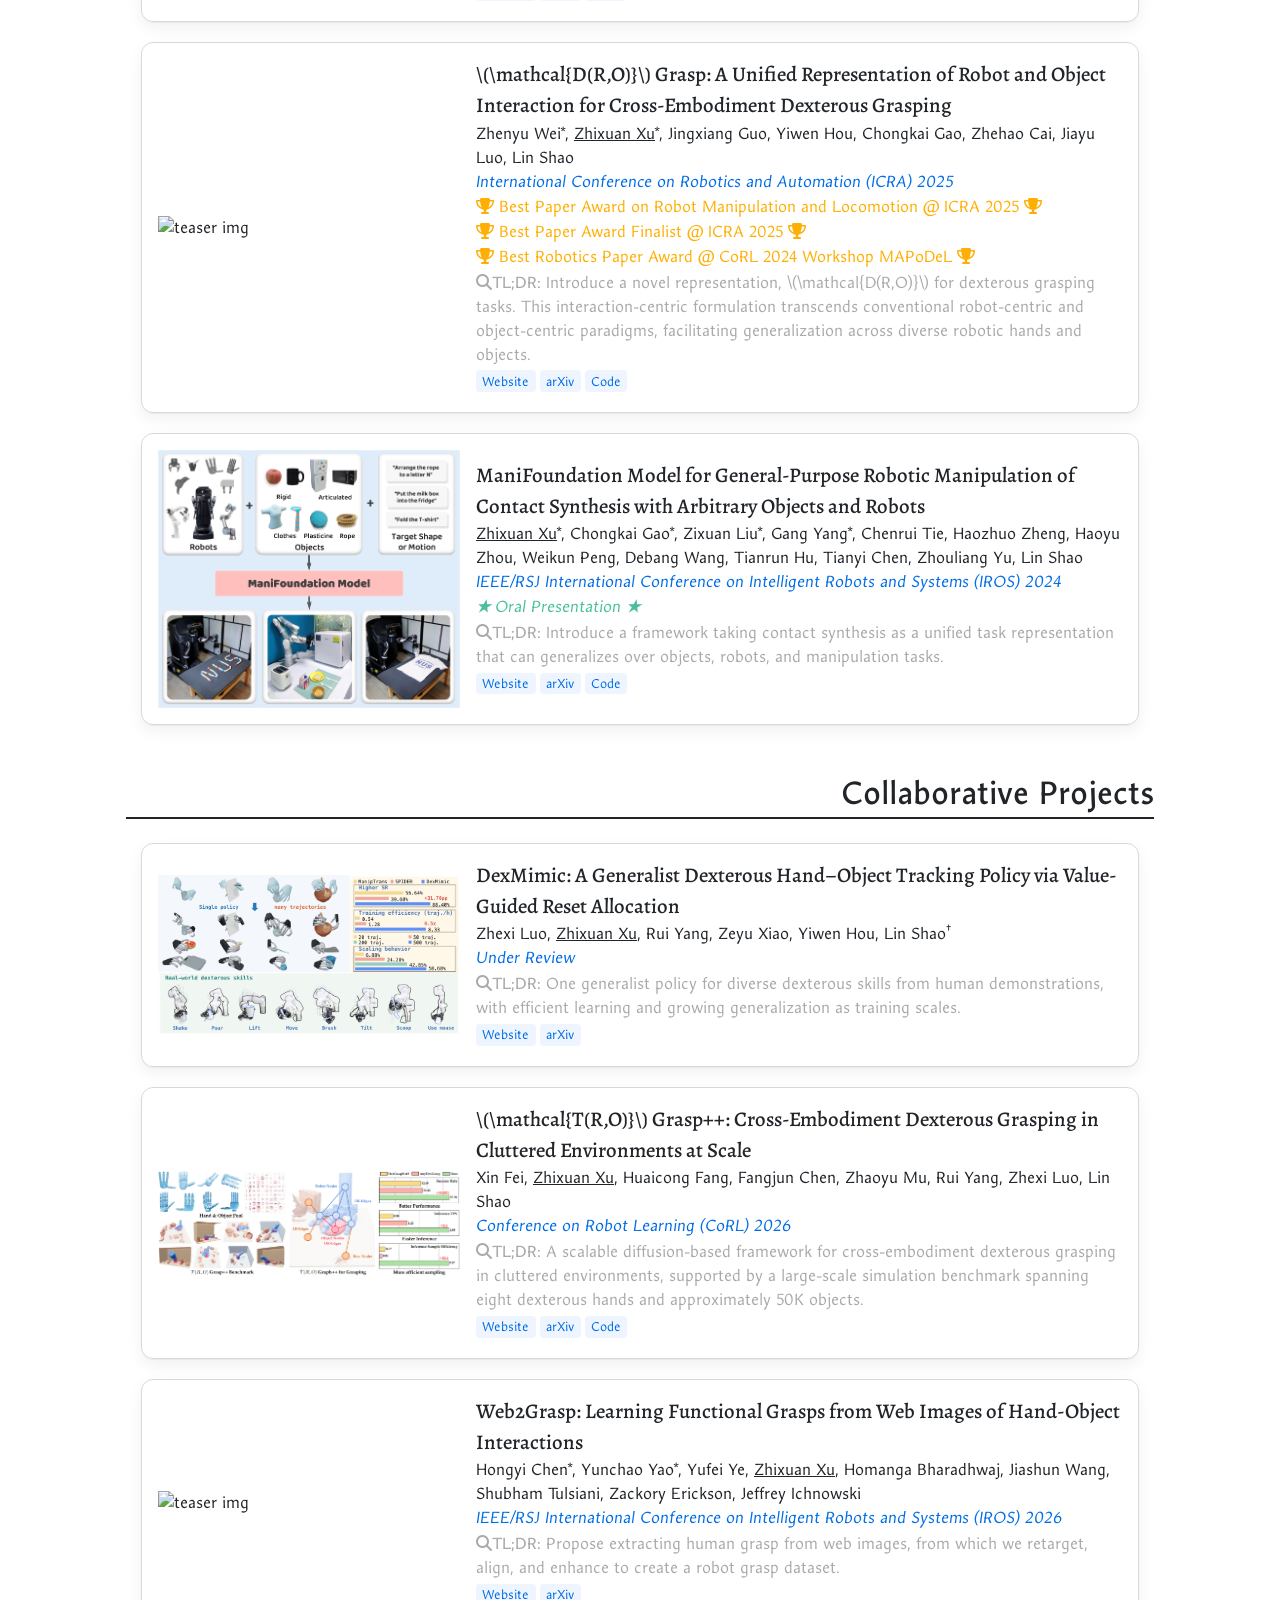
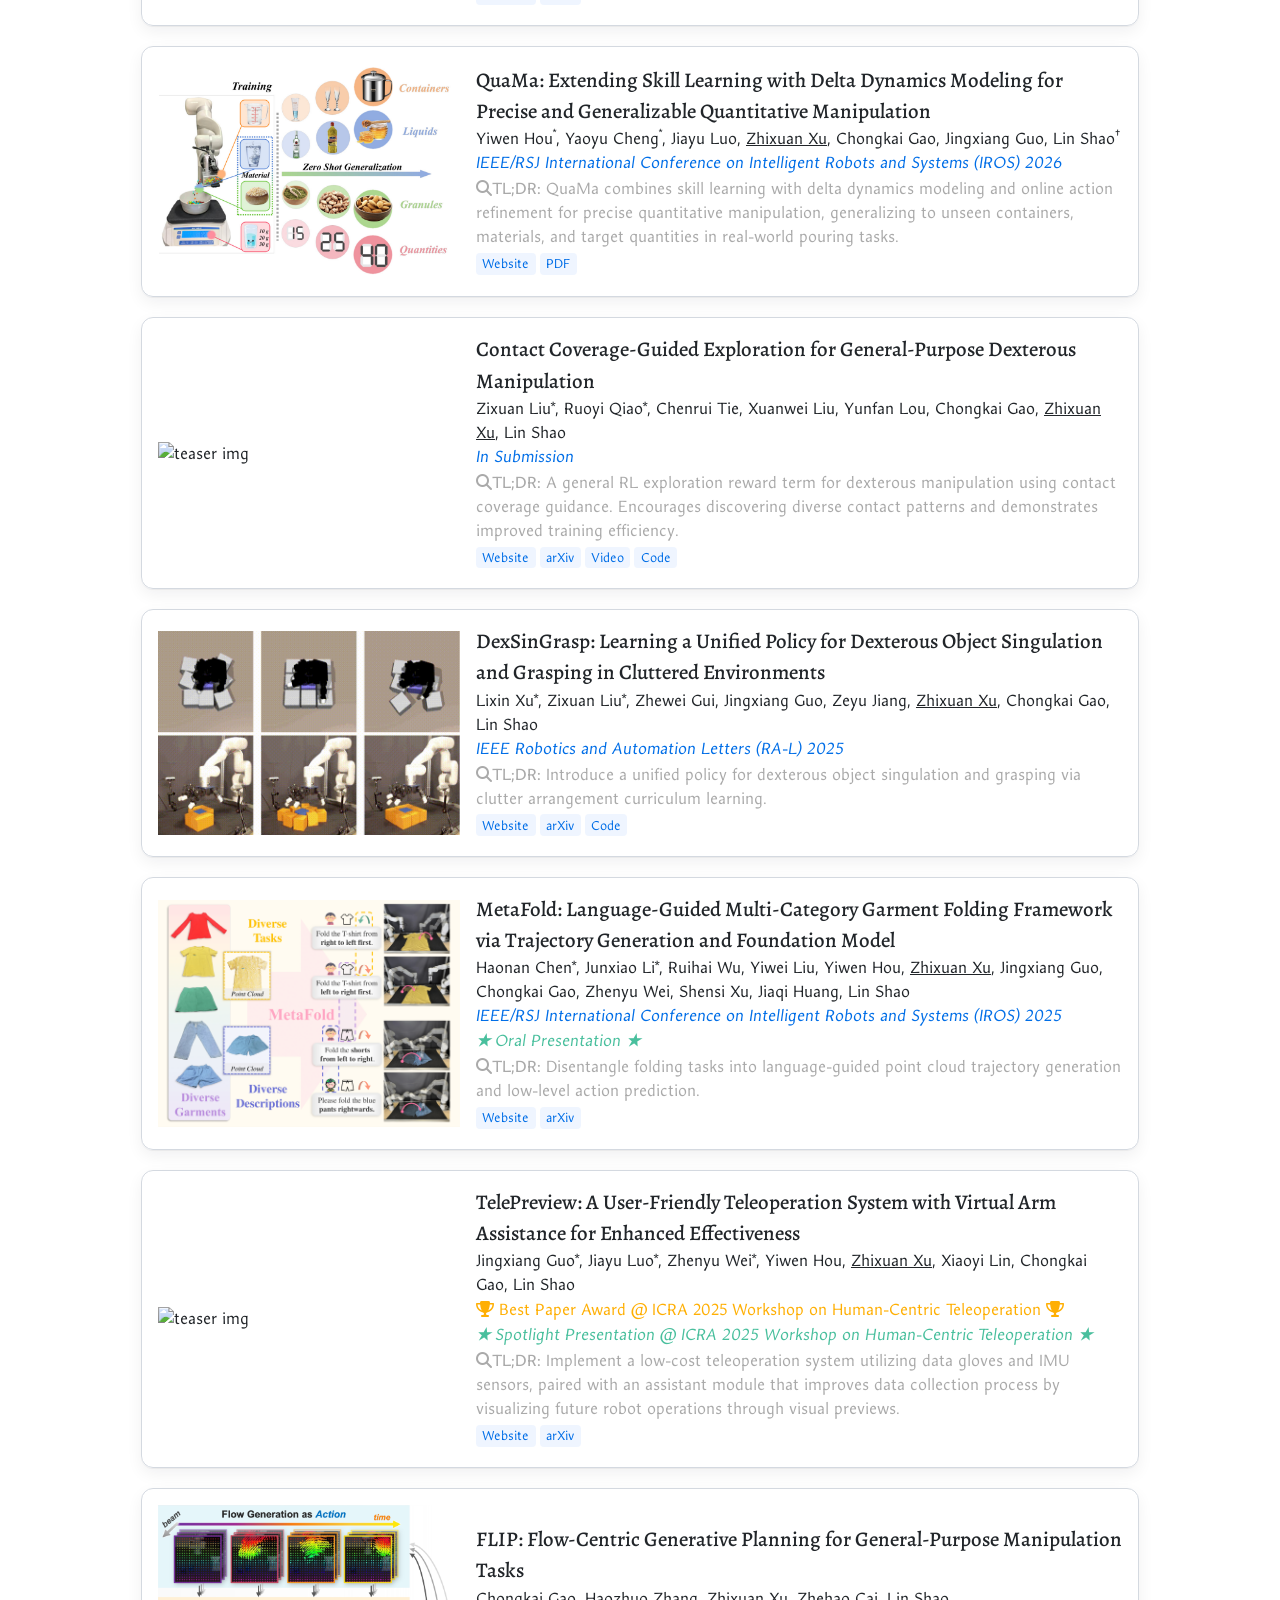
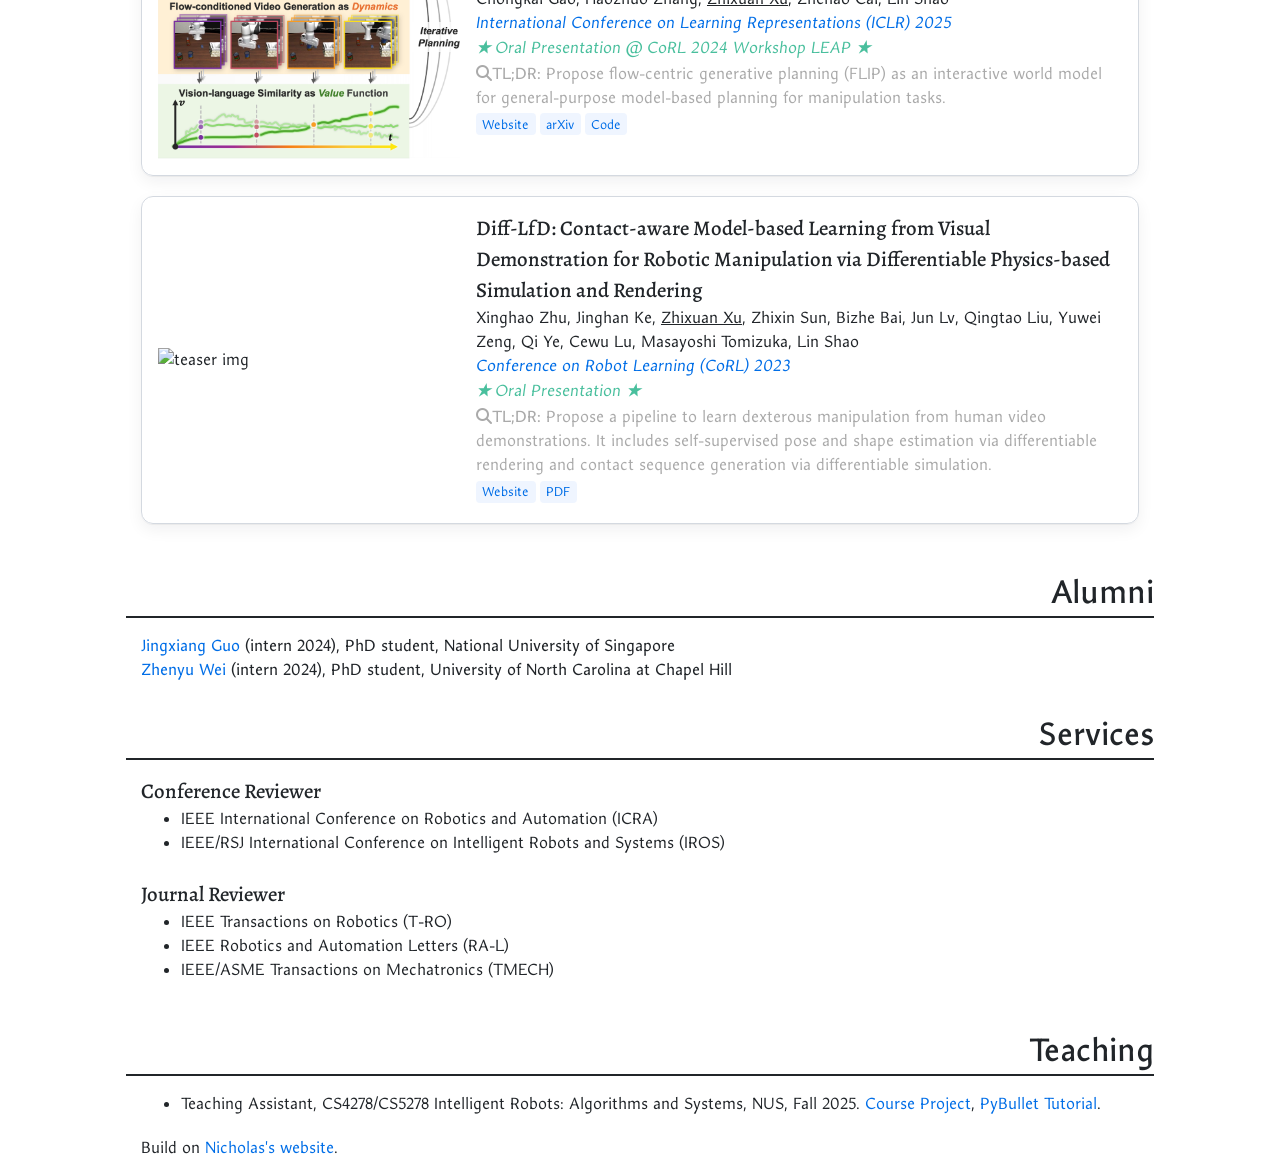
==== commit eac0393d: "Add collaborative works and consolidate conference news" ====
--- a/index.html
+++ b/index.html
@@ -109,10 +109,10 @@
                   <div class="news-card">
                     <ul>
                       <li>
-                        <span class="news-date">Sep 2026</span> <span class="news-entry"> <a href="https://nus-lins-lab.github.io/FingerEyeWeb/">FingerEye</a> selected for a <mark>Spotlight Presentation</mark> at CoRL 2026! </span>
-                      </li>
-                      <li>
-                        <span class="news-date">Jun 2026</span> <span class="news-entry"> <a href="https://web2grasp.github.io/">Web2Grasp</a> accepted to IROS 2026. </span>
+                        <span class="news-date">Sep 2026</span> <span class="news-entry"> <a href="https://nus-lins-lab.github.io/FingerEyeWeb/">FingerEye</a> and <a href="https://nus-lins-lab.github.io/TROGrasp2Web/">\(\mathcal{T(R,O)}\) Grasp++</a> accepted to CoRL 2026, with FingerEye selected for a <mark>Spotlight Presentation</mark>! </span>
+                      </li>
+                      <li>
+                        <span class="news-date">Jun 2026</span> <span class="news-entry"> <a href="https://web2grasp.github.io/">Web2Grasp</a> and <a href="https://quantitativemanipulation.github.io/">QuaMa</a> accepted to IROS 2026. </span>
                       </li>
                       <li>
                         <span class="news-date">Jan 2026</span> <span class="news-entry"> <a href="https://nus-lins-lab.github.io/trograspweb/">\(\mathcal{T(R,O)}\) Grasp</a> accepted to ICRA 2026.
@@ -311,6 +311,95 @@
                 </div>
               </div><br>
 
+              <!-- DexMimic -->
+              <div class="publication-card">
+                <div class="teaser-column" style="flex-basis: 33%;">
+                  <img src="images/dexmimic.webp" class="img-fluid" alt="DexMimic research overview" loading="lazy">
+                </div>
+                <div class="description-column">
+                  <p class="summary-title">DexMimic: A Generalist Dexterous Hand–Object Tracking Policy via Value-Guided Reset Allocation</p>
+                  <p class="summary-authors">Zhexi Luo, <u>Zhixuan Xu</u>, Rui Yang, Zeyu Xiao, Yiwen Hou, Lin Shao<sup>†</sup></p>
+                  <p class="summary-publication-status">Under Review</p>
+                  <p class="summary-text">One generalist policy for diverse dexterous skills from human demonstrations, with efficient learning and growing generalization as training scales.</p>
+                  <div class="d-flex flex-row flex-wrap">
+                    <div>
+                      <a href="https://zhexiluo.github.io/DexMimic/" class="badge-button" role="button" target="_blank" rel="nofollow noopener noreferrer">Website</a>
+                    </div>
+                    <div>
+                      <a href="https://arxiv.org/abs/2610.19089" class="badge-button" role="button" target="_blank" rel="nofollow noopener noreferrer">arXiv</a>
+                    </div>
+                  </div>
+                </div>
+              </div>
+
+              <!-- T(R,O)Grasp++ -->
+              <div class="publication-card">
+                <div class="teaser-column" style="flex-basis: 33%;">
+                  <img src="images/trograsp2.png" class="img-fluid" alt="T(R,O)Grasp++ research overview" loading="lazy">
+                </div>
+                <div class="description-column">
+                  <p class="summary-title">\(\mathcal{T(R,O)}\) Grasp++: Cross-Embodiment Dexterous Grasping in Cluttered Environments at Scale</p>
+                  <p class="summary-authors">Xin Fei, <u>Zhixuan Xu</u>, Huaicong Fang, Fangjun Chen, Zhaoyu Mu, Rui Yang, Zhexi Luo, Lin Shao</p>
+                  <p class="summary-publication-status">Conference on Robot Learning (CoRL) 2026</p>
+                  <p class="summary-text">A scalable diffusion-based framework for cross-embodiment dexterous grasping in cluttered environments, supported by a large-scale simulation benchmark spanning eight dexterous hands and approximately 50K objects.</p>
+                  <div class="d-flex flex-row flex-wrap">
+                    <div>
+                      <a href="https://nus-lins-lab.github.io/TROGrasp2Web/" class="badge-button" role="button" target="_blank" rel="nofollow noopener noreferrer">Website</a>
+                    </div>
+                    <div>
+                      <a href="https://arxiv.org/abs/2610.25410" class="badge-button" role="button" target="_blank" rel="nofollow noopener noreferrer">arXiv</a>
+                    </div>
+                    <div>
+                      <a href="https://github.com/Barrybarry-Smith/TROGraspV2" class="badge-button" role="button" target="_blank" rel="nofollow noopener noreferrer">Code</a>
+                    </div>
+                  </div>
+                </div>
+              </div>
+
+              <!-- Web2Grasp -->
+              <div class="publication-card">
+                <!-- Teaser-->
+                <div class="teaser-column" style="flex-basis: 33%;">
+                  <img src=images/web2grasp.gif class="img-fluid" alt="teaser img">
+                </div>
+                <!-- Description -->
+                <div class="description-column">
+                  <p class="summary-title">Web2Grasp: Learning Functional Grasps from Web Images of Hand-Object Interactions</p>
+                  <p class="summary-authors">Hongyi Chen*, Yunchao Yao*, Yufei Ye, <u>Zhixuan Xu</u>, Homanga Bharadhwaj, Jiashun Wang, Shubham Tulsiani, Zackory Erickson, Jeffrey Ichnowski</p>
+                  <p class="summary-publication-status">IEEE/RSJ International Conference on Intelligent Robots and Systems (IROS) 2026</p>
+                  <p class="summary-text">Propose extracting human grasp from web images, from which we retarget, align, and enhance to create a robot grasp dataset.</p>
+                  <div class="d-flex flex-row flex-wrap">
+                    <div>
+                      <a href="https://web2grasp.github.io/" class="badge-button" role="button">Website</a>
+                    </div>
+                    <div>
+                      <a href="https://www.arxiv.org/pdf/2505.05517" class="badge-button" role="button">arXiv</a>
+                    </div>
+                  </div>
+                </div>
+              </div>
+
+              <!-- QuaMa -->
+              <div class="publication-card">
+                <div class="teaser-column" style="flex-basis: 33%;">
+                  <img src="images/quama.png" class="img-fluid" alt="QuaMa research overview" loading="lazy">
+                </div>
+                <div class="description-column">
+                  <p class="summary-title">QuaMa: Extending Skill Learning with Delta Dynamics Modeling for Precise and Generalizable Quantitative Manipulation</p>
+                  <p class="summary-authors">Yiwen Hou<sup>*</sup>, Yaoyu Cheng<sup>*</sup>, Jiayu Luo, <u>Zhixuan Xu</u>, Chongkai Gao, Jingxiang Guo, Lin Shao<sup>†</sup></p>
+                  <p class="summary-publication-status">IEEE/RSJ International Conference on Intelligent Robots and Systems (IROS) 2026</p>
+                  <p class="summary-text">QuaMa combines skill learning with delta dynamics modeling and online action refinement for precise quantitative manipulation, generalizing to unseen containers, materials, and target quantities in real-world pouring tasks.</p>
+                  <div class="d-flex flex-row flex-wrap">
+                    <div>
+                      <a href="https://quantitativemanipulation.github.io/" class="badge-button" role="button" target="_blank" rel="nofollow noopener noreferrer">Website</a>
+                    </div>
+                    <div>
+                      <a href="https://quantitativemanipulation.github.io/static/data/QuaMa.pdf" class="badge-button" role="button" target="_blank" rel="nofollow noopener noreferrer">PDF</a>
+                    </div>
+                  </div>
+                </div>
+              </div>
+
               <!-- CCGE -->
               <div class="publication-card">
                 <!-- Teaser-->
@@ -410,29 +499,6 @@
                     </div>
                     <div>
                       <a href="https://arxiv.org/pdf/2412.13548" class="badge-button" role="button">arXiv</a>
-                    </div>
-                  </div>
-                </div>
-              </div>
-
-              <!-- Web2Grasp -->
-              <div class="publication-card">
-                <!-- Teaser-->
-                <div class="teaser-column" style="flex-basis: 33%;">
-                  <img src=images/web2grasp.gif class="img-fluid" alt="teaser img">
-                </div>
-                <!-- Description -->
-                <div class="description-column">
-                  <p class="summary-title">Web2Grasp: Learning Functional Grasps from Web Images of Hand-Object Interactions</p>
-                  <p class="summary-authors">Hongyi Chen*, Yunchao Yao*, Yufei Ye, <u>Zhixuan Xu</u>, Homanga Bharadhwaj, Jiashun Wang, Shubham Tulsiani, Zackory Erickson, Jeffrey Ichnowski</p>
-                  <p class="summary-publication-status">IEEE/RSJ International Conference on Intelligent Robots and Systems (IROS) 2026</p>
-                  <p class="summary-text">Propose extracting human grasp from web images, from which we retarget, align, and enhance to create a robot grasp dataset.</p>
-                  <div class="d-flex flex-row flex-wrap">
-                    <div>
-                      <a href="https://web2grasp.github.io/" class="badge-button" role="button">Website</a>
-                    </div>
-                    <div>
-                      <a href="https://www.arxiv.org/pdf/2505.05517" class="badge-button" role="button">arXiv</a>
                     </div>
                   </div>
                 </div>
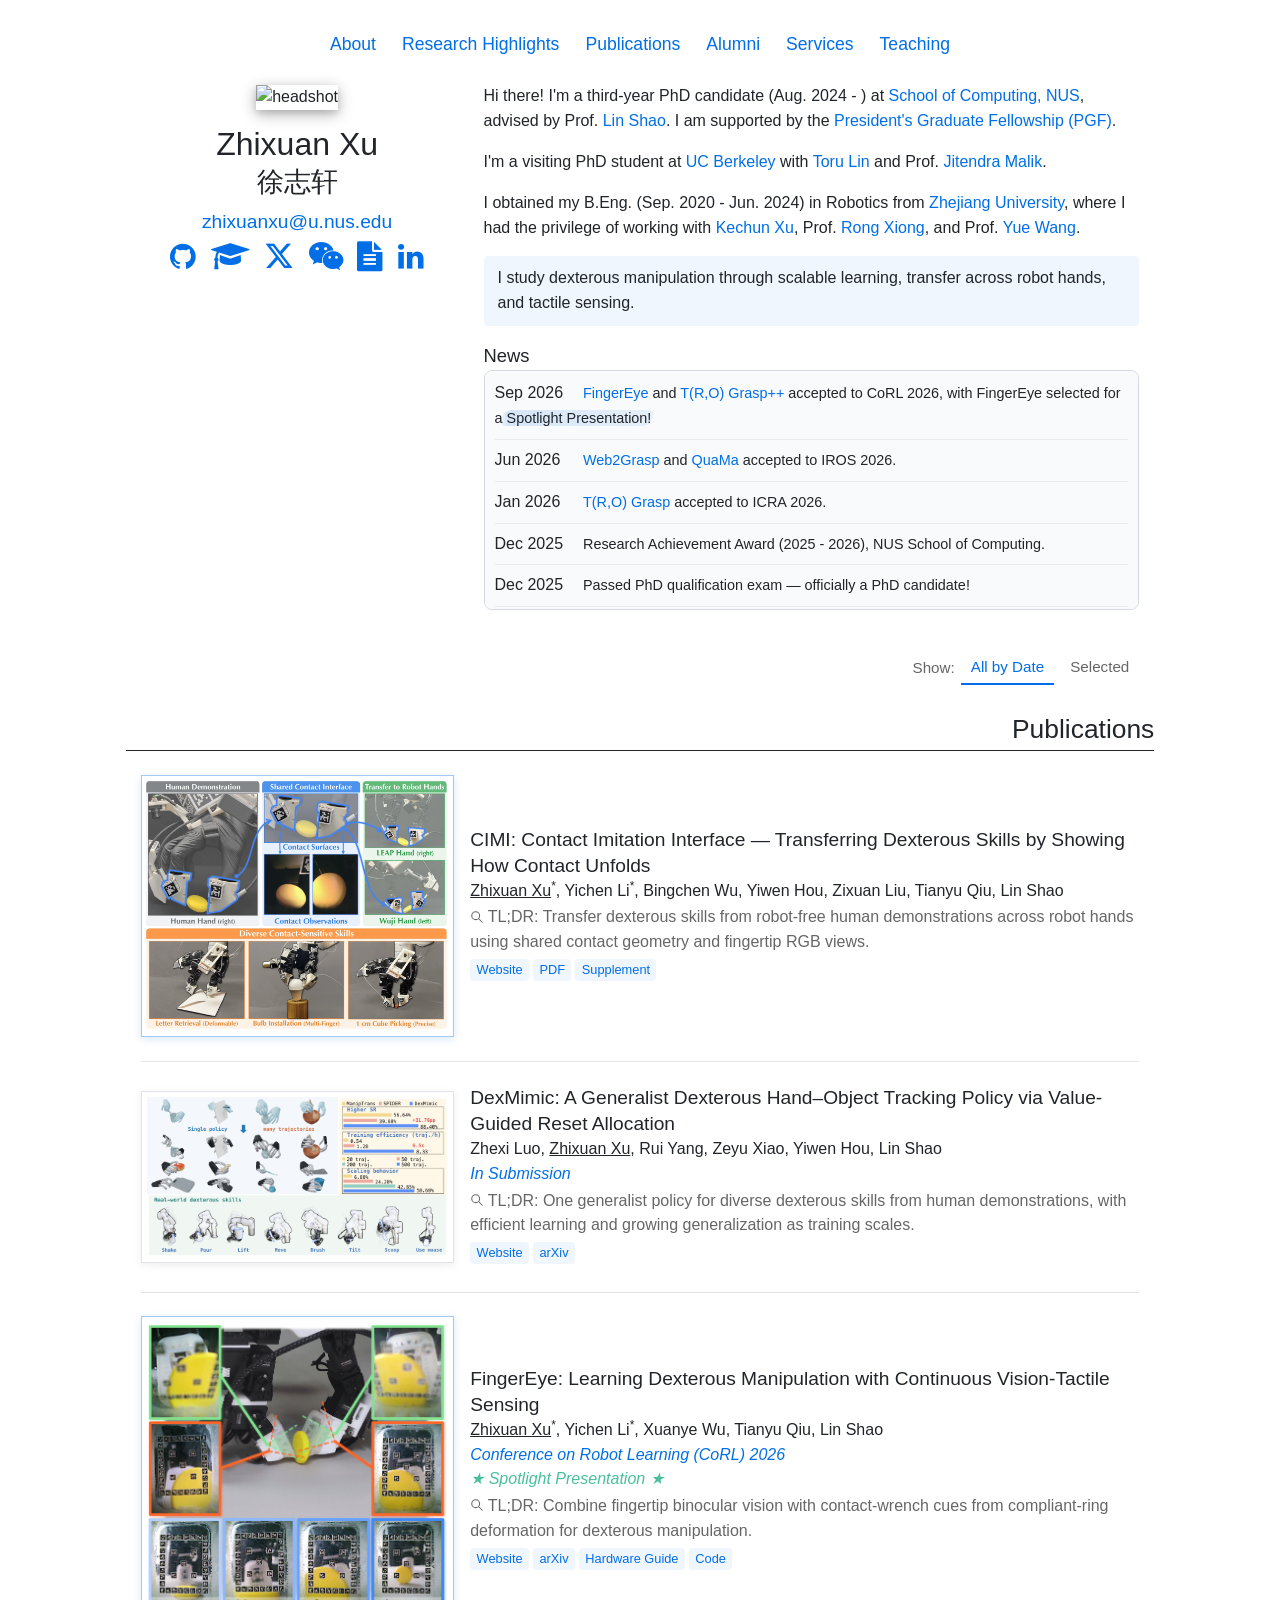
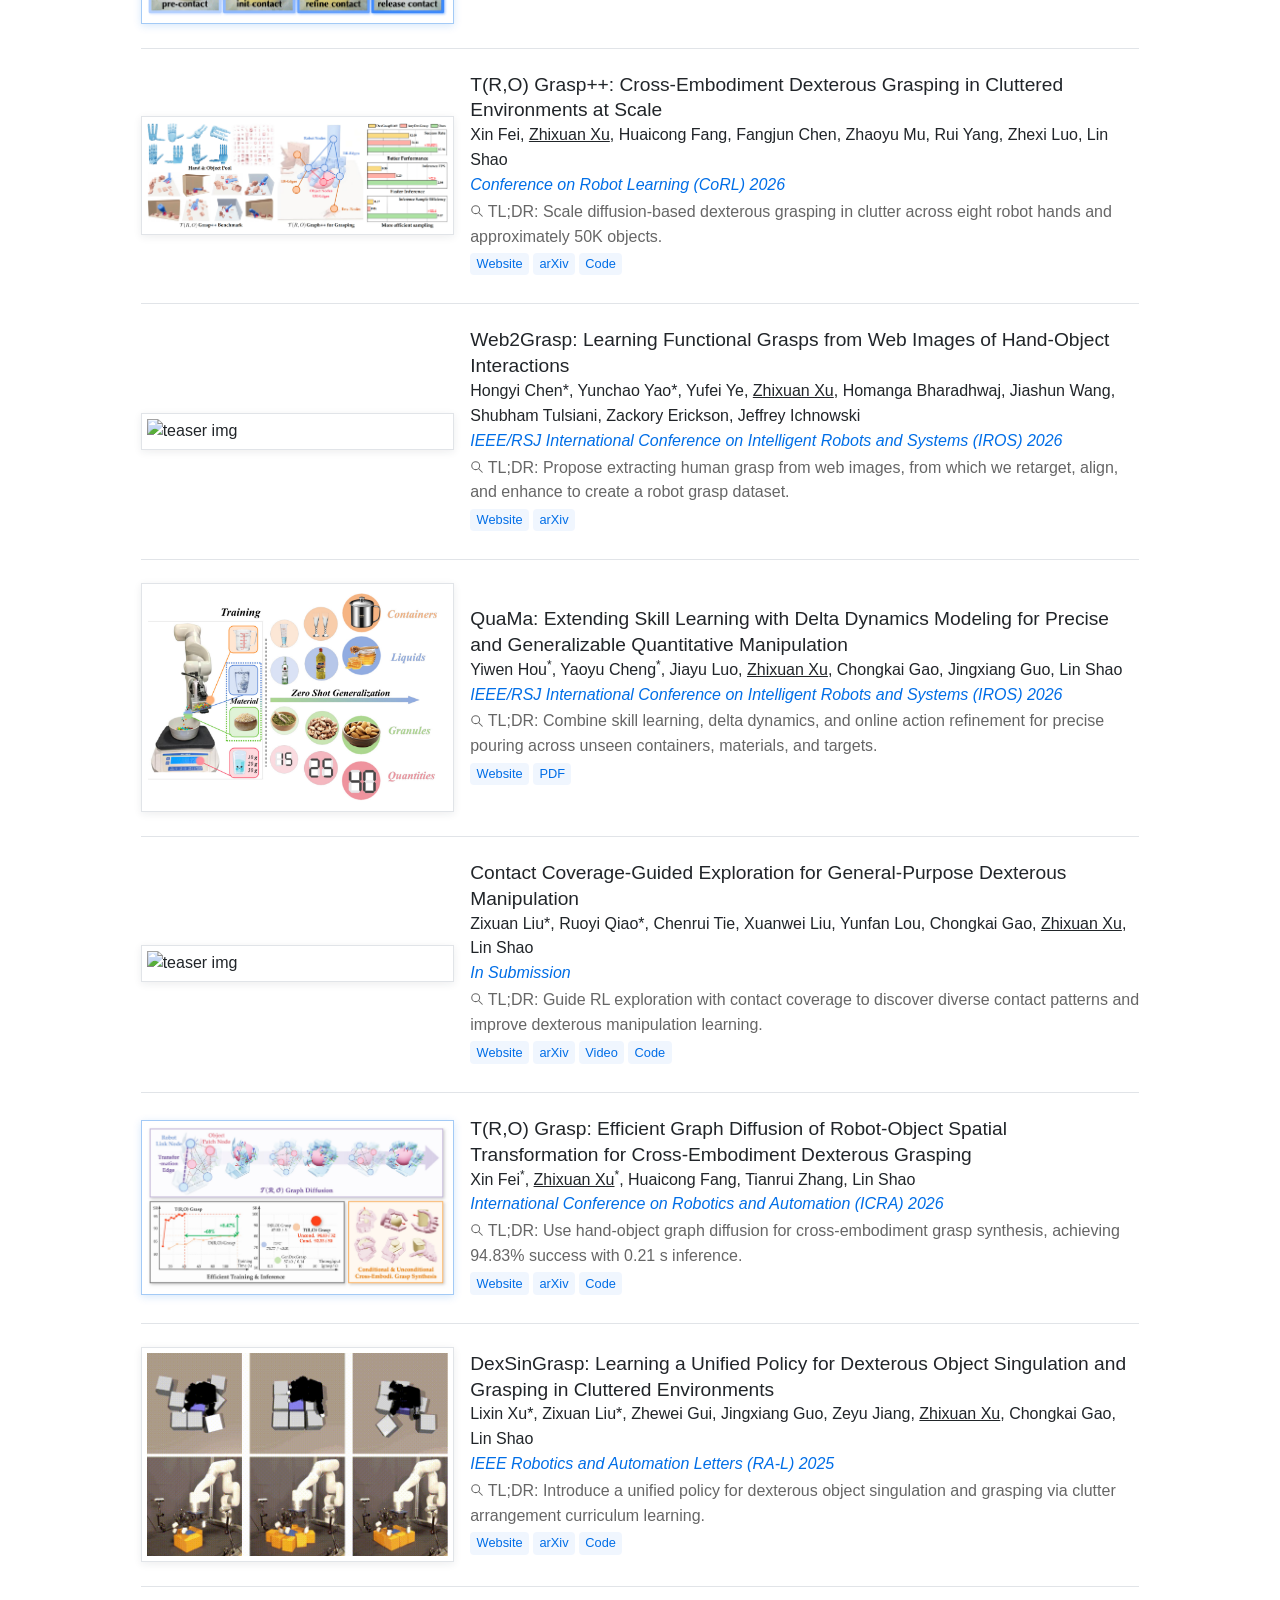
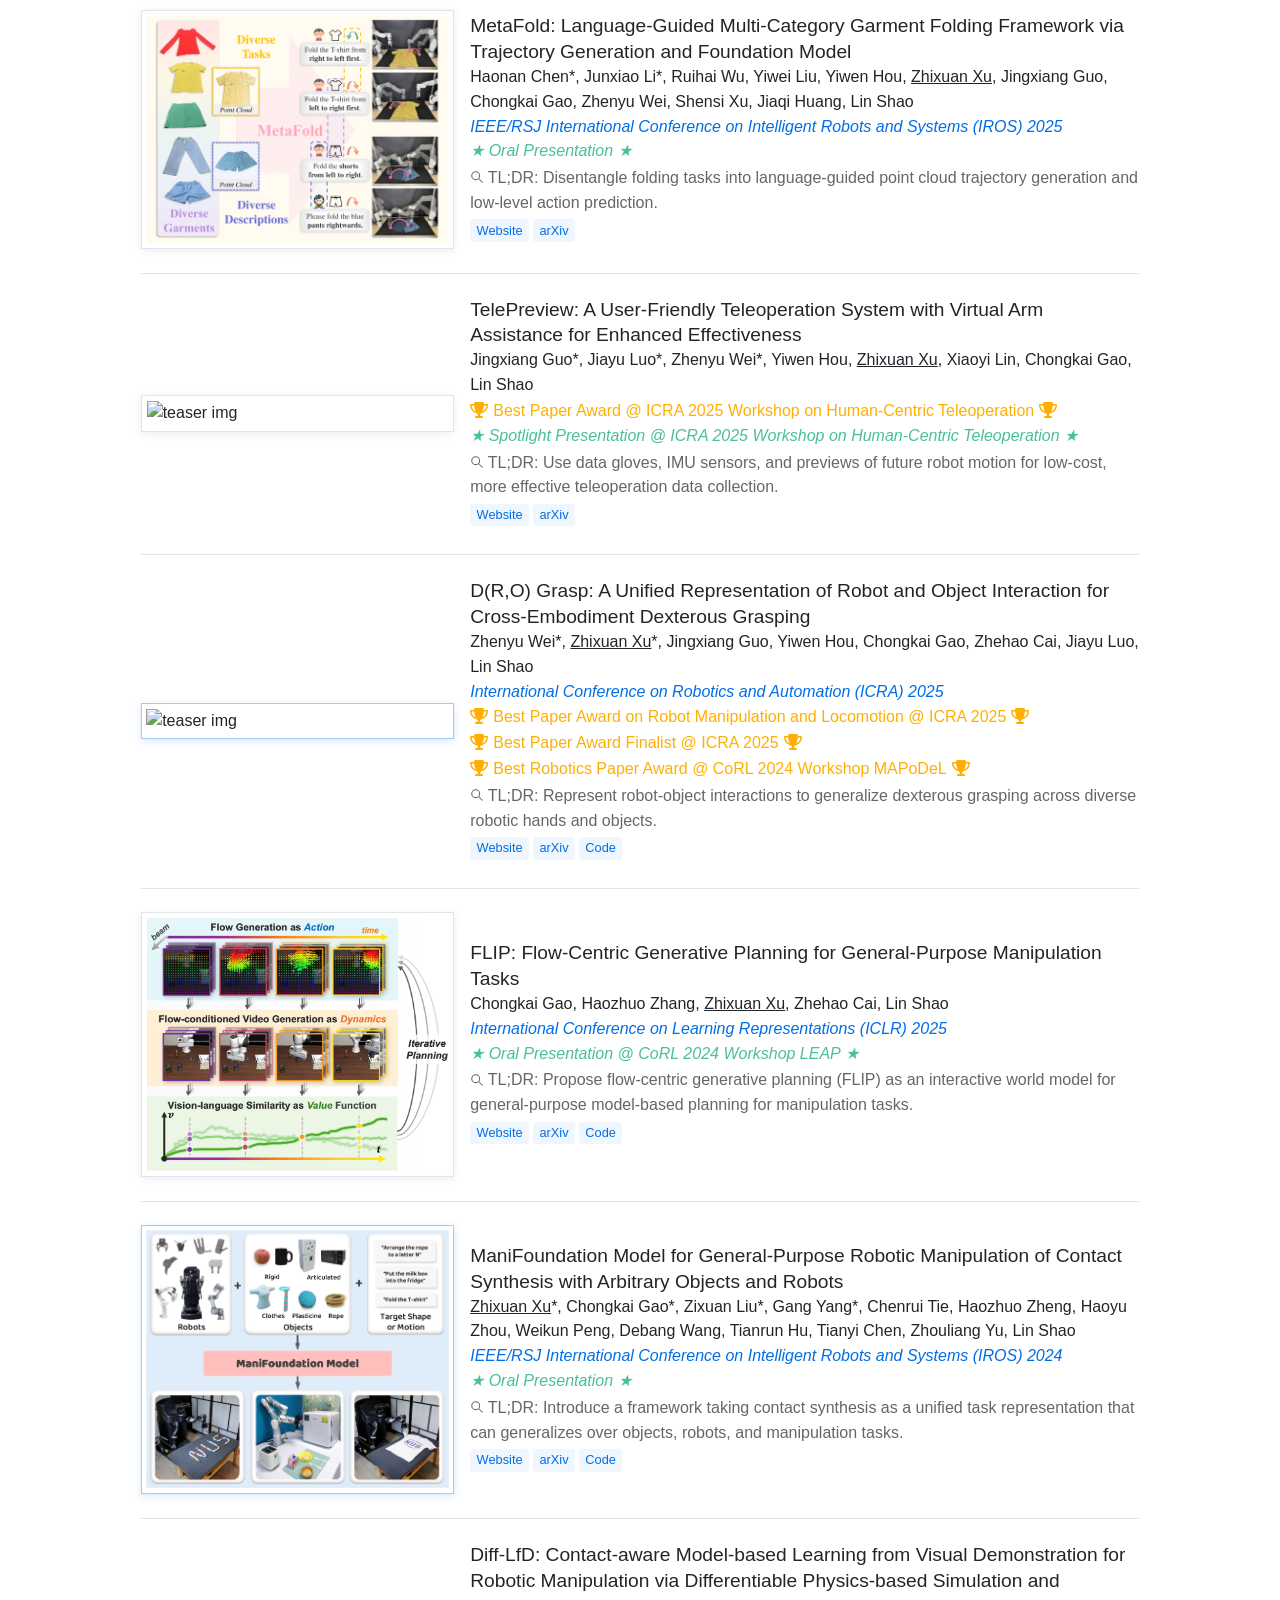
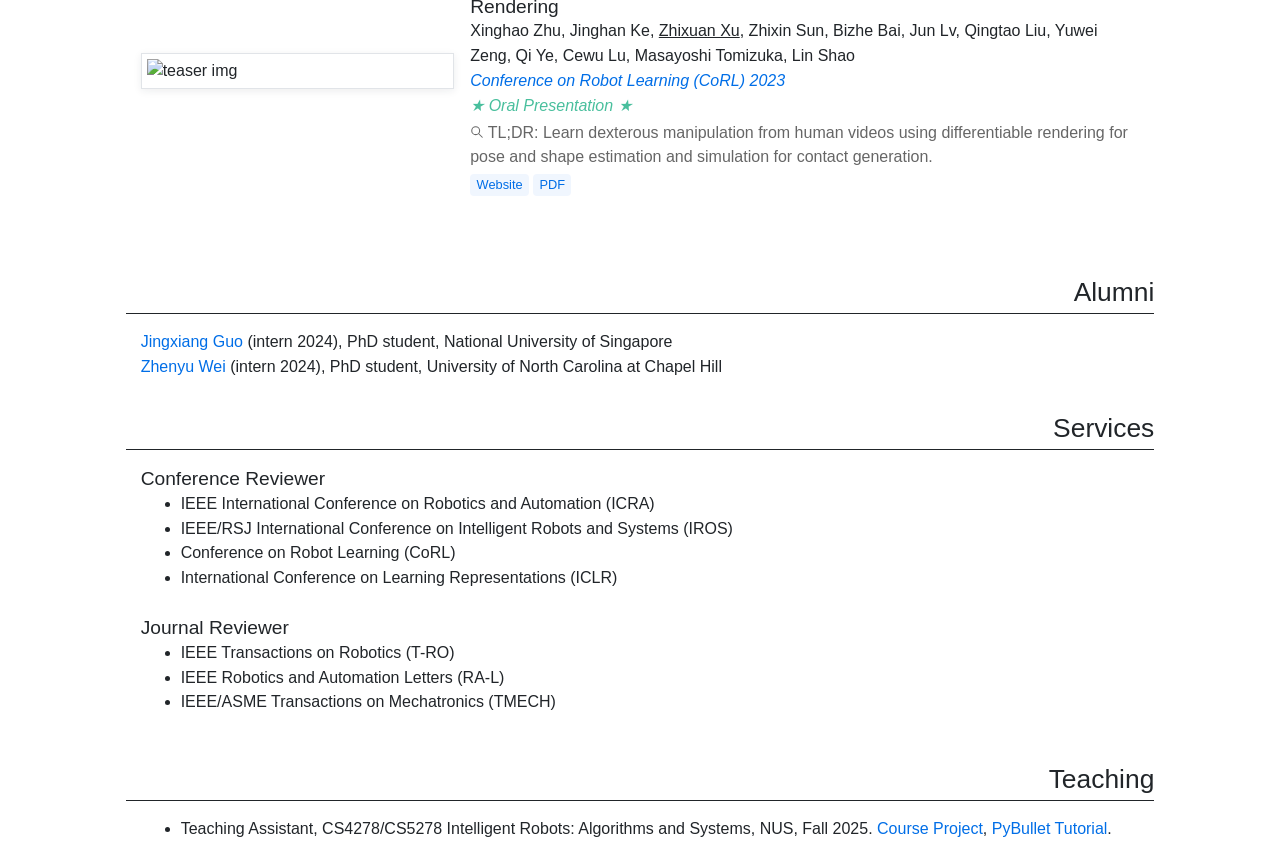
==== commit 1ab27341: "Refresh academic profile and publication presentation" ====
--- a/index.html
+++ b/index.html
@@ -2,31 +2,20 @@
 <html>
   <head>
     <!-- Title -->
-    <title>Aris Zhixuan Xu</title>
+    <title>Zhixuan Xu</title>
     <meta charset="utf-8" />
     <meta name="viewport" content="width=device-width, initial-scale=1, shrink-to-fit=no">
     <meta name="robots" content="noindex, nofollow, noarchive, nosnippet, noimageindex">
 
-    <!-- Google Font -->
-    <link rel="preconnect" href="https://fonts.googleapis.com">
-    <link rel="preconnect" href="https://fonts.gstatic.com" crossorigin>
-    <link href="https://fonts.googleapis.com/css2?family=Alegreya:ital,wght@0,400..900;1,400..900&display=swap" rel="stylesheet">    
-    <link href="https://fonts.googleapis.com/css2?family=Alegreya+SC:ital,wght@0,400;0,500;0,700;0,800;0,900;1,400;1,500;1,700;1,800;1,900&display=swap" rel="stylesheet">
-    <link href="https://fonts.googleapis.com/css2?family=Amarna:ital,wght@0,100..700;1,100..700&display=swap" rel="stylesheet">
-
     <!-- Font Awesome -->
     <link rel="stylesheet" href="https://cdnjs.cloudflare.com/ajax/libs/font-awesome/6.4.2/css/all.min.css">
 
-    <!-- Chinese Font -->
+    <!-- Social icons -->
     <link rel="stylesheet" href="https://cdnjs.cloudflare.com/ajax/libs/font-awesome/4.7.0/css/font-awesome.min.css">
-    <link rel="stylesheet" href="https://cdn.jsdelivr.net/npm/lxgw-wenkai-screen-webfont@1.1.0/style.css">
-
-    <!-- Include MathJax -->
-    <script src="https://cdn.jsdelivr.net/npm/mathjax@3/es5/tex-mml-chtml.js"></script>
 
     <!-- Custom Style -->
     <link rel="stylesheet" href="https://stackpath.bootstrapcdn.com/bootstrap/4.1.1/css/bootstrap.min.css" integrity="sha384-WskhaSGFgHYWDcbwN70/dfYBj47jz9qbsMId/iRN3ewGhXQFZCSftd1LZCfmhktB" crossorigin="anonymous">
-    <link rel="stylesheet" href="style.css">
+    <link rel="stylesheet" href="style.css?v=20261021-one-half-blue-frames">
   </head>
   
   <!-- Google tag (gtag.js) -->
@@ -50,7 +39,7 @@
             <div class="col-12 d-flex justify-content-center flex-wrap gap-2">
               <a href="http://ariszxxu.github.io/" class="btn link-button" role="button">About</a>
               <a href="http://ariszxxu.github.io/#coledproj" class="btn link-button" role="button">Research Highlights</a>
-              <a href="http://ariszxxu.github.io/#coopproj" class="btn link-button" role="button">Collaborative Projects</a>
+              <a href="#publications" class="btn link-button" role="button">Publications</a>
               <a href="http://ariszxxu.github.io/#alumni" class="btn link-button" role="button">Alumni</a>
               <a href="http://ariszxxu.github.io/#services" class="btn link-button" role="button">Services</a>
               <a href="http://ariszxxu.github.io/#teaching" class="btn link-button" role="button">Teaching</a>
@@ -72,7 +61,7 @@
                     <div class="d-none d-sm-block">
                       <img src="images/resume photo.jpg" class="img-fluid center-block about-headshot drop-shadow" alt="headshot">
                     </div>
-                    <p class="h3 pt-sm-3 title-name">Aris<br>Zhixuan Xu<br><span class="chinese-text" style="font-size: 1.7rem;font-weight: bold"> 徐志轩 </span></p>
+                    <p class="h3 pt-sm-3 title-name">Zhixuan Xu<br><span class="chinese-text" style="font-size: 1.7rem;font-weight: 400"> 徐志轩 </span></p>
 
                     <!-- Email -->
                     <div class="d-block d-lg-none">
@@ -98,10 +87,11 @@
                 <div class="col-sm-8 about-text">
                   <!-- Personal Info -->
                   <p>Hi there! I'm a third-year PhD candidate (Aug. 2024 - ) at <a href="https://www.comp.nus.edu.sg">School of Computing, NUS</a>, advised by Prof. <a href="https://linsats.github.io">Lin Shao</a>. I am supported by the <a href="https://nusgs.nus.edu.sg/scholarships-list/">President's Graduate Fellowship (PGF)</a>.</p>
-                  <p>I obtained my B.Eng. (Sep. 2020 - Jun. 2024) in Robotics 🤖 from <a href="https://www.zju.edu.cn/english/">Zhejiang University</a>, where I had the privilege of working with <a href="https://xukechun.github.io">Kechun Xu</a>, Prof. <a href="https://person.zju.edu.cn/en/rongxiong">Rong Xiong</a>, and Prof. <a href="https://ywang-zju.github.io/">Yue Wang</a>.</p>
+                  <p>I'm a visiting PhD student at <a href="https://www.berkeley.edu/">UC Berkeley</a> with <a href="https://toruowo.github.io/">Toru Lin</a> and Prof. <a href="https://people.eecs.berkeley.edu/~malik/">Jitendra Malik</a>.</p>
+                  <p>I obtained my B.Eng. (Sep. 2020 - Jun. 2024) in Robotics from <a href="https://www.zju.edu.cn/english/">Zhejiang University</a>, where I had the privilege of working with <a href="https://xukechun.github.io">Kechun Xu</a>, Prof. <a href="https://person.zju.edu.cn/en/rongxiong">Rong Xiong</a>, and Prof. <a href="https://ywang-zju.github.io/">Yue Wang</a>.</p>
                   <p>
-                    <span class="text-highlight-brush">
-                      My research focuses on dexterous robotic manipulation with scalable learning, cross-embodiment generalization, and tactile sensing. 🦾
+                    <span class="research-focus">
+                      I study dexterous manipulation through scalable learning, transfer across robot hands, and tactile sensing.
                     </span>
                   </p>
                   <!-- News -->
@@ -109,13 +99,13 @@
                   <div class="news-card">
                     <ul>
                       <li>
-                        <span class="news-date">Sep 2026</span> <span class="news-entry"> <a href="https://nus-lins-lab.github.io/FingerEyeWeb/">FingerEye</a> and <a href="https://nus-lins-lab.github.io/TROGrasp2Web/">\(\mathcal{T(R,O)}\) Grasp++</a> accepted to CoRL 2026, with FingerEye selected for a <mark>Spotlight Presentation</mark>! </span>
+                        <span class="news-date">Sep 2026</span> <span class="news-entry"> <a href="https://nus-lins-lab.github.io/FingerEyeWeb/">FingerEye</a> and <a href="https://nus-lins-lab.github.io/TROGrasp2Web/">T(R,O) Grasp++</a> accepted to CoRL 2026, with FingerEye selected for a <mark>Spotlight Presentation</mark>! </span>
                       </li>
                       <li>
                         <span class="news-date">Jun 2026</span> <span class="news-entry"> <a href="https://web2grasp.github.io/">Web2Grasp</a> and <a href="https://quantitativemanipulation.github.io/">QuaMa</a> accepted to IROS 2026. </span>
                       </li>
                       <li>
-                        <span class="news-date">Jan 2026</span> <span class="news-entry"> <a href="https://nus-lins-lab.github.io/trograspweb/">\(\mathcal{T(R,O)}\) Grasp</a> accepted to ICRA 2026.
+                        <span class="news-date">Jan 2026</span> <span class="news-entry"> <a href="https://nus-lins-lab.github.io/trograspweb/">T(R,O) Grasp</a> accepted to ICRA 2026.
                       </li>
                       <li>
                         <span class="news-date">Dec 2025</span> <span class="news-entry"> Research Achievement Award (2025 - 2026), NUS School of Computing.
@@ -130,19 +120,19 @@
                         <span class="news-date">Jun 2025</span> <span class="news-entry"> <a href="https://nus-lins-lab.github.io/metafoldweb/">MetaFold</a> accepted to IROS 2025 as <mark>Oral Presentation</mark>! </span>
                       </li>
                       <li>
-                        <span class="news-date">May 2025</span> <span class="news-entry"> <a href="https://nus-lins-lab.github.io/drograspweb/">\(\mathcal{D(R,O)}\) Grasp</a> selected as <mark>Best Paper Award on Robot Manipulation and Locomotion</mark> @ ICRA 2025. <a href="https://nus-lins-lab.github.io/telepreview-web/">TelePreview</a> selected as <mark>Best Paper Award @ ICRA 2025 Workshop on Human-Centric Multilateral Teleoperation</mark>.</span>
-                      </li>
-                      <li>
-                        <span class="news-date">Apr 2025</span> <span class="news-entry"> <a href="https://nus-lins-lab.github.io/drograspweb/">\(\mathcal{D(R,O)}\) Grasp</a> selected as <mark>the Finalist of Best Paper Award & Best Paper Award on Robot Manipulation and Locomotion</mark> @ ICRA 2025.</span>
-                      </li>
-                      <li>
-                        <span class="news-date">Jan 2025</span> <span class="news-entry"> <a href="https://nus-lins-lab.github.io/drograspweb/">\(\mathcal{D(R,O)}\) Grasp</a> accepted to ICRA 2025. </span>
+                        <span class="news-date">May 2025</span> <span class="news-entry"> <a href="https://nus-lins-lab.github.io/drograspweb/">D(R,O) Grasp</a> selected as <mark>Best Paper Award on Robot Manipulation and Locomotion</mark> @ ICRA 2025. <a href="https://nus-lins-lab.github.io/telepreview-web/">TelePreview</a> selected as <mark>Best Paper Award @ ICRA 2025 Workshop on Human-Centric Multilateral Teleoperation</mark>.</span>
+                      </li>
+                      <li>
+                        <span class="news-date">Apr 2025</span> <span class="news-entry"> <a href="https://nus-lins-lab.github.io/drograspweb/">D(R,O) Grasp</a> selected as <mark>the Finalist of Best Paper Award & Best Paper Award on Robot Manipulation and Locomotion</mark> @ ICRA 2025.</span>
+                      </li>
+                      <li>
+                        <span class="news-date">Jan 2025</span> <span class="news-entry"> <a href="https://nus-lins-lab.github.io/drograspweb/">D(R,O) Grasp</a> accepted to ICRA 2025. </span>
                       </li>
                       <li>
                         <span class="news-date">Jan 2025</span> <span class="news-entry"> <a href="https://nus-lins-lab.github.io/flipweb/">FLIP</a> accepted to ICLR 2025. </span>
                       </li>
                       <li>
-                        <span class="news-date">Nov 2024</span> <span class="news-entry"> <a href="https://nus-lins-lab.github.io/drograspweb/">\(\mathcal{D(R,O)}\) Grasp</a> selected as <mark>Best Robotics Paper Award</mark> @ CoRL 2024 Workshop MAPoDeL! </span>
+                        <span class="news-date">Nov 2024</span> <span class="news-entry"> <a href="https://nus-lins-lab.github.io/drograspweb/">D(R,O) Grasp</a> selected as <mark>Best Robotics Paper Award</mark> @ CoRL 2024 Workshop MAPoDeL! </span>
                       </li>
                       <li>
                         <span class="news-date">Aug 2024</span> <span class="news-entry"> I am honored to funded by <a href="https://nusgs.nus.edu.sg/scholarships-list/">President's Graduate Fellowship (PGF)</a>. </span>
@@ -159,8 +149,16 @@
               </div>
               <br>
 
+              <a id="coledproj" name="coledproj"></a>
+              <a id="coopproj" name="coopproj"></a>
+              <div id="publications" class="publication-views" role="group" aria-label="Publication view">
+                <span>Show:</span>
+                <button type="button" data-publication-view="all" aria-pressed="true">All by Date</button>
+                <button type="button" data-publication-view="selected" aria-pressed="false">Selected</button>
+              </div>
+
+              <section id="selected-papers" aria-label="Research Highlights">
               <!-- Research Highlights -->
-              <a name="coledproj"></a> 
               <div class="row content-header pt-4">
                 <div class="col pr-0">
                   <p>Research Highlights</p>
@@ -175,7 +173,7 @@
                 <div class="description-column">
                   <p class="summary-title">CIMI: Contact Imitation Interface — Transferring Dexterous Skills by Showing How Contact Unfolds</p>
                   <p class="summary-authors"><u>Zhixuan Xu</u><sup>*</sup>, Yichen Li<sup>*</sup>, Bingchen Wu, Yiwen Hou, Zixuan Liu, Tianyu Qiu, Lin Shao</p>
-                  <p class="summary-text">CIMI transfers dexterous skills from robot-free human demonstrations through shared contact geometry, fingertip RGB views, and contact-alignment-first retargeting. A contact-surface planner and controller coordinate wrist and finger motion across robot hands.</p>
+                  <p class="summary-text">Transfer dexterous skills from robot-free human demonstrations across robot hands using shared contact geometry and fingertip RGB views.</p>
                   <div class="d-flex flex-row flex-wrap">
                     <div>
                       <a href="https://nus-lins-lab.github.io/CIMIWeb/" class="badge-button" role="button" target="_blank" rel="nofollow noopener noreferrer">Website</a>
@@ -191,7 +189,7 @@
               </div>
 
               <!-- FingerEye -->
-              <div class="publication-card">
+              <div class="publication-card" data-sort-date="2026-09">
                 <!-- Teaser-->
                 <div class="teaser-column" style="flex-basis: 33%;">
                   <img src="images/fingereye.png" class="img-fluid" alt="teaser img">
@@ -202,7 +200,7 @@
                   <p class="summary-authors"><u>Zhixuan Xu</u><sup>*</sup>, Yichen Li<sup>*</sup>, Xuanye Wu, Tianyu Qiu, Lin Shao</p>
                   <p class="summary-publication-status">Conference on Robot Learning (CoRL) 2026</p>
                   <p class="summary-publication-status-highlight">Spotlight Presentation</p>
-                  <p class="summary-text">FingerEye bridges seeing and touching: fingertip binocular RGB guides contact alignment, compliant-ring deformation provides a contact-wrench proxy, and grouped fusion preserves local contact cues.</p>
+                  <p class="summary-text">Combine fingertip binocular vision with contact-wrench cues from compliant-ring deformation for dexterous manipulation.</p>
                   <div class="d-flex flex-row flex-wrap">
                     <div>
                       <a href="https://nus-lins-lab.github.io/FingerEyeWeb/" class="badge-button" role="button" target="_blank" rel="nofollow noopener noreferrer">Website</a>
@@ -222,17 +220,17 @@
 
 
               <!-- T(R,O)Grasp -->
-              <div class="publication-card">
+              <div class="publication-card" data-sort-date="2026-01">
                 <!-- Teaser-->
                 <div class="teaser-column" style="flex-basis: 33%;">
                   <img src="images/trograsp.jpg" class="img-fluid" alt="teaser img">
                 </div>
                 <!-- Description -->
                 <div class="description-column">
-                  <p class="summary-title">\(\mathcal{T(R,O)}\) Grasp: Efficient Graph Diffusion of Robot-Object Spatial Transformation for Cross-Embodiment Dexterous Grasping</p>
+                  <p class="summary-title">T(R,O) Grasp: Efficient Graph Diffusion of Robot-Object Spatial Transformation for Cross-Embodiment Dexterous Grasping</p>
                   <p class="summary-authors">Xin Fei<sup>*</sup>, <u>Zhixuan Xu</u><sup>*</sup>, Huaicong Fang, Tianrui Zhang, Lin Shao</p>
                   <p class="summary-publication-status">International Conference on Robotics and Automation (ICRA) 2026</p>
-                  <p class="summary-text">\(\mathcal{T(R,O)}\) Grasp is a diffusion-based framework with a unified hand-object graph representation for fast, accurate, and embodiment-general dexterous grasp synthesis, achieving 94.83% success at 0.21 s inference.</p>
+                  <p class="summary-text">Use hand-object graph diffusion for cross-embodiment grasp synthesis, achieving 94.83% success with 0.21 s inference.</p>
                   <div class="d-flex flex-row flex-wrap">
                     <div>
                       <a href="https://nus-lins-lab.github.io/trograspweb" class="badge-button" role="button">Website</a>
@@ -248,20 +246,20 @@
               </div>
 
               <!-- D(R,O)Grasp -->
-              <div class="publication-card">
+              <div class="publication-card" data-sort-date="2025-01">
                 <!-- Teaser-->
                 <div class="teaser-column" style="flex-basis: 33%;">
                   <img src=images/drograsp.png class="img-fluid" alt="teaser img">
                 </div>
                 <!-- Description -->
                 <div class="description-column">
-                  <p class="summary-title">\(\mathcal{D(R,O)}\) Grasp: A Unified Representation of Robot and Object Interaction for Cross-Embodiment Dexterous Grasping</p>
+                  <p class="summary-title">D(R,O) Grasp: A Unified Representation of Robot and Object Interaction for Cross-Embodiment Dexterous Grasping</p>
                   <p class="summary-authors">Zhenyu Wei*, <u>Zhixuan Xu</u>*, Jingxiang Guo, Yiwen Hou, Chongkai Gao, Zhehao Cai, Jiayu Luo, Lin Shao</p>
                   <p class="summary-publication-status"> International Conference on Robotics and Automation (ICRA) 2025 </p>
                   <p class="summary-publication-status-award">Best Paper Award on Robot Manipulation and Locomotion @ ICRA 2025</p>
                   <p class="summary-publication-status-award">Best Paper Award Finalist @ ICRA 2025</p>
                   <p class="summary-publication-status-award">Best Robotics Paper Award @ CoRL 2024 Workshop MAPoDeL</p>
-                  <p class="summary-text">Introduce a novel representation, \(\mathcal{D(R,O)}\) for dexterous grasping tasks. This interaction-centric formulation transcends conventional robot-centric and object-centric paradigms, facilitating generalization across diverse robotic hands and objects.</p>
+                  <p class="summary-text">Represent robot-object interactions to generalize dexterous grasping across diverse robotic hands and objects.</p>
                   <div class="d-flex flex-row flex-wrap">
                     <div>
                       <a href="https://nus-lins-lab.github.io/drograspweb/" class="badge-button" role="button">Website</a>
@@ -277,7 +275,7 @@
               </div>
 
               <!-- ManiFM -->
-              <div class="publication-card">
+              <div class="publication-card" data-sort-date="2024-06">
                 <!-- Teaser-->
                 <div class="teaser-column" style="flex-basis: 33%;">
                   <img src=images/manifm.png class="img-fluid" alt="teaser img">
@@ -303,8 +301,10 @@
                 </div>
               </div>
 
+              </section>
+
+              <section id="collaborative-papers" aria-label="Collaborative Projects">
               <!-- Collaborative Projects -->
-              <a name="coopproj"></a> 
               <div class="row content-header pt-4">
                 <div class="col pr-0">
                   <p>Collaborative Projects</p>
@@ -312,14 +312,14 @@
               </div><br>
 
               <!-- DexMimic -->
-              <div class="publication-card">
+              <div class="publication-card" data-sort-date="2026-10">
                 <div class="teaser-column" style="flex-basis: 33%;">
                   <img src="images/dexmimic.webp" class="img-fluid" alt="DexMimic research overview" loading="lazy">
                 </div>
                 <div class="description-column">
                   <p class="summary-title">DexMimic: A Generalist Dexterous Hand–Object Tracking Policy via Value-Guided Reset Allocation</p>
-                  <p class="summary-authors">Zhexi Luo, <u>Zhixuan Xu</u>, Rui Yang, Zeyu Xiao, Yiwen Hou, Lin Shao<sup>†</sup></p>
-                  <p class="summary-publication-status">Under Review</p>
+                  <p class="summary-authors">Zhexi Luo, <u>Zhixuan Xu</u>, Rui Yang, Zeyu Xiao, Yiwen Hou, Lin Shao</p>
+                  <p class="summary-publication-status">In Submission</p>
                   <p class="summary-text">One generalist policy for diverse dexterous skills from human demonstrations, with efficient learning and growing generalization as training scales.</p>
                   <div class="d-flex flex-row flex-wrap">
                     <div>
@@ -333,15 +333,15 @@
               </div>
 
               <!-- T(R,O)Grasp++ -->
-              <div class="publication-card">
+              <div class="publication-card" data-sort-date="2026-09">
                 <div class="teaser-column" style="flex-basis: 33%;">
                   <img src="images/trograsp2.png" class="img-fluid" alt="T(R,O)Grasp++ research overview" loading="lazy">
                 </div>
                 <div class="description-column">
-                  <p class="summary-title">\(\mathcal{T(R,O)}\) Grasp++: Cross-Embodiment Dexterous Grasping in Cluttered Environments at Scale</p>
+                  <p class="summary-title">T(R,O) Grasp++: Cross-Embodiment Dexterous Grasping in Cluttered Environments at Scale</p>
                   <p class="summary-authors">Xin Fei, <u>Zhixuan Xu</u>, Huaicong Fang, Fangjun Chen, Zhaoyu Mu, Rui Yang, Zhexi Luo, Lin Shao</p>
                   <p class="summary-publication-status">Conference on Robot Learning (CoRL) 2026</p>
-                  <p class="summary-text">A scalable diffusion-based framework for cross-embodiment dexterous grasping in cluttered environments, supported by a large-scale simulation benchmark spanning eight dexterous hands and approximately 50K objects.</p>
+                  <p class="summary-text">Scale diffusion-based dexterous grasping in clutter across eight robot hands and approximately 50K objects.</p>
                   <div class="d-flex flex-row flex-wrap">
                     <div>
                       <a href="https://nus-lins-lab.github.io/TROGrasp2Web/" class="badge-button" role="button" target="_blank" rel="nofollow noopener noreferrer">Website</a>
@@ -357,7 +357,7 @@
               </div>
 
               <!-- Web2Grasp -->
-              <div class="publication-card">
+              <div class="publication-card" data-sort-date="2026-06">
                 <!-- Teaser-->
                 <div class="teaser-column" style="flex-basis: 33%;">
                   <img src=images/web2grasp.gif class="img-fluid" alt="teaser img">
@@ -380,15 +380,15 @@
               </div>
 
               <!-- QuaMa -->
-              <div class="publication-card">
+              <div class="publication-card" data-sort-date="2026-06">
                 <div class="teaser-column" style="flex-basis: 33%;">
                   <img src="images/quama.png" class="img-fluid" alt="QuaMa research overview" loading="lazy">
                 </div>
                 <div class="description-column">
                   <p class="summary-title">QuaMa: Extending Skill Learning with Delta Dynamics Modeling for Precise and Generalizable Quantitative Manipulation</p>
-                  <p class="summary-authors">Yiwen Hou<sup>*</sup>, Yaoyu Cheng<sup>*</sup>, Jiayu Luo, <u>Zhixuan Xu</u>, Chongkai Gao, Jingxiang Guo, Lin Shao<sup>†</sup></p>
+                  <p class="summary-authors">Yiwen Hou<sup>*</sup>, Yaoyu Cheng<sup>*</sup>, Jiayu Luo, <u>Zhixuan Xu</u>, Chongkai Gao, Jingxiang Guo, Lin Shao</p>
                   <p class="summary-publication-status">IEEE/RSJ International Conference on Intelligent Robots and Systems (IROS) 2026</p>
-                  <p class="summary-text">QuaMa combines skill learning with delta dynamics modeling and online action refinement for precise quantitative manipulation, generalizing to unseen containers, materials, and target quantities in real-world pouring tasks.</p>
+                  <p class="summary-text">Combine skill learning, delta dynamics, and online action refinement for precise pouring across unseen containers, materials, and targets.</p>
                   <div class="d-flex flex-row flex-wrap">
                     <div>
                       <a href="https://quantitativemanipulation.github.io/" class="badge-button" role="button" target="_blank" rel="nofollow noopener noreferrer">Website</a>
@@ -401,7 +401,7 @@
               </div>
 
               <!-- CCGE -->
-              <div class="publication-card">
+              <div class="publication-card" data-sort-date="2026-03">
                 <!-- Teaser-->
                 <div class="teaser-column" style="flex-basis: 33%;">
                   <img src=images/ccge.gif class="img-fluid" alt="teaser img">
@@ -411,7 +411,7 @@
                   <p class="summary-title">Contact Coverage-Guided Exploration for General-Purpose Dexterous Manipulation</p>
                   <p class="summary-authors">Zixuan Liu*, Ruoyi Qiao*, Chenrui Tie, Xuanwei Liu, Yunfan Lou, Chongkai Gao, <u>Zhixuan Xu</u>, Lin Shao</p>
                   <p class="summary-publication-status">In Submission</p>
-                  <p class="summary-text">A general RL exploration reward term for dexterous manipulation using contact coverage guidance. Encourages discovering diverse contact patterns and demonstrates improved training efficiency.</p>
+                  <p class="summary-text">Guide RL exploration with contact coverage to discover diverse contact patterns and improve dexterous manipulation learning.</p>
                   <div class="d-flex flex-row flex-wrap">
                     <div>
                       <a href="https://contact-coverage-guided-exploration.github.io/" class="badge-button" role="button">Website</a>
@@ -430,7 +430,7 @@
               </div>
 
               <!-- DexSinGrasp -->
-              <div class="publication-card">
+              <div class="publication-card" data-sort-date="2025-11">
                 <!-- Teaser-->
                 <div class="teaser-column" style="flex-basis: 33%;">
                   <img src=images/dexsingrasp.gif class="img-fluid" alt="teaser img">
@@ -456,7 +456,7 @@
               </div>
 
               <!-- MetaFold -->
-              <div class="publication-card">
+              <div class="publication-card" data-sort-date="2025-06">
                 <!-- Teaser-->
                 <div class="teaser-column" style="flex-basis: 33%;">
                   <img src=images/metafold.png class="img-fluid" alt="teaser img">
@@ -481,7 +481,7 @@
               </div>
 
               <!-- Telepreview -->
-              <div class="publication-card">
+              <div class="publication-card" data-sort-date="2025-05">
                 <!-- Teaser-->
                 <div class="teaser-column" style="flex-basis: 33%;">
                   <img src=images/telepreview.gif class="img-fluid" alt="teaser img">
@@ -492,7 +492,7 @@
                   <p class="summary-authors">Jingxiang Guo*, Jiayu Luo*, Zhenyu Wei*, Yiwen Hou, <u>Zhixuan Xu</u>, Xiaoyi Lin, Chongkai Gao, Lin Shao</p>
                   <p class="summary-publication-status-award">Best Paper Award @ ICRA 2025 Workshop on Human-Centric Teleoperation</p>
                   <p class="summary-publication-status-highlight">Spotlight Presentation @ ICRA 2025 Workshop on Human-Centric Teleoperation</p>
-                  <p class="summary-text">Implement a low-cost teleoperation system utilizing data gloves and IMU sensors, paired with an assistant module that improves data collection process by visualizing future robot operations through visual previews.</p>
+                  <p class="summary-text">Use data gloves, IMU sensors, and previews of future robot motion for low-cost, more effective teleoperation data collection.</p>
                   <div class="d-flex flex-row flex-wrap">
                     <div>
                       <a href="https://nus-lins-lab.github.io/telepreview-web/" class="badge-button" role="button">Website</a>
@@ -505,7 +505,7 @@
               </div>
 
               <!-- FLIP -->
-              <div class="publication-card">
+              <div class="publication-card" data-sort-date="2025-01">
                 <!-- Teaser-->
                 <div class="teaser-column" style="flex-basis: 33%;">
                   <img src=images/flip.png class="img-fluid" alt="teaser img">
@@ -532,7 +532,7 @@
               </div>
 
               <!-- Diff-LfD -->
-              <div class="publication-card">
+              <div class="publication-card" data-sort-date="2023-08">
                 <!-- Teaser-->
                 <div class="teaser-column" style="flex-basis: 33%;">
                   <img src=images/difflfd.gif class="img-fluid" alt="teaser img">
@@ -543,7 +543,7 @@
                   <p class="summary-authors">Xinghao Zhu, Jinghan Ke, <u>Zhixuan Xu</u>, Zhixin Sun, Bizhe Bai, Jun Lv, Qingtao Liu, Yuwei Zeng, Qi Ye, Cewu Lu, Masayoshi Tomizuka, Lin Shao</p>
                   <p class="summary-publication-status">Conference on Robot Learning (CoRL) 2023</p>
                   <p class="summary-publication-status-highlight">Oral Presentation</p>
-                  <p class="summary-text">Propose a pipeline to learn dexterous manipulation from human video demonstrations. It includes self-supervised pose and shape estimation via differentiable rendering and contact sequence generation via differentiable simulation.</p>
+                  <p class="summary-text">Learn dexterous manipulation from human videos using differentiable rendering for pose and shape estimation and simulation for contact generation.</p>
                   <div class="d-flex flex-row flex-wrap">
                     <div>
                       <a href="https://sites.google.com/view/diff-lfd/" class="badge-button" role="button">Website</a>
@@ -555,6 +555,15 @@
                 </div>
               </div>
               
+              </section>
+
+              <section id="dated-papers" aria-label="Papers by date" hidden>
+                <div class="row content-header pt-4">
+                  <div class="col pr-0"><p id="publication-list-heading">Publications</p></div>
+                </div>
+                <div id="dated-paper-list"></div>
+              </section>
+
               <!-- Alumni -->
               <a name="alumni"></a> 
               <div class="row content-header pt-4">
@@ -583,6 +592,8 @@
                   <ul>
                     <li>IEEE International Conference on Robotics and Automation (ICRA)</li>
                     <li>IEEE/RSJ International Conference on Intelligent Robots and Systems (IROS)</li>
+                    <li>Conference on Robot Learning (CoRL)</li>
+                    <li>International Conference on Learning Representations (ICLR)</li>
                   </ul>
                 </div>
               </div>
@@ -619,17 +630,11 @@
                 </div>
               </div>
 
-              <!-- Footer -->
-              <div class="row">
-                <div class="col-12">
-                  <!-- Feel free to download this website's template, just add a link back to my website.  -->
-                  Build on <a href="https://nmwsharp.com/">Nicholas's website</a>. 
-                </div>
-              </div>
             </div>
           </div>
       </div>
     </div>
+    <script src="publications.js?v=20261021-all-teaser-frames"></script>
     <script src="https://code.jquery.com/jquery-3.3.1.slim.min.js" integrity="sha384-q8i/X+965DzO0rT7abK41JStQIAqVgRVzpbzo5smXKp4YfRvH+8abtTE1Pi6jizo" crossorigin="anonymous"></script>
     <script src="https://cdnjs.cloudflare.com/ajax/libs/popper.js/1.14.3/umd/popper.min.js" integrity="sha384-ZMP7rVo3mIykV+2+9J3UJ46jBk0WLaUAdn689aCwoqbBJiSnjAK/l8WvCWPIPm49" crossorigin="anonymous"></script>
     <script src="https://stackpath.bootstrapcdn.com/bootstrap/4.1.1/js/bootstrap.min.js" integrity="sha384-smHYKdLADwkXOn1EmN1qk/HfnUcbVRZyYmZ4qpPea6sjB/pTJ0euyQp0Mk8ck+5T" crossorigin="anonymous"></script>
--- a/style.css
+++ b/style.css
@@ -6,29 +6,30 @@
   display: none;
 }
 body {
-  /*font-family: 'Lato', sans-serif !important;*/
-  font-family: 'Amarna', serif !important;
+  font-family: var(--site-font);
+  font-weight: 400;
+  line-height: 1.55;
 }
 .chinese-text  {
-  font-family: 'LXGW WenKai Screen', serif;
+  font-family: var(--site-font);
 }
 /* Link colors */
 a:link {
-    color: #006EE7;
+    color: var(--accent-blue);
 }
 a:visited {
-    color: #006EE7;
+    color: var(--accent-blue);
 }
 a:hover {
-    color: #006EE7;
+    color: var(--accent-blue);
 }
 a:active {
-    color: #006EE7;
+    color: var(--accent-blue);
 }
 
 .footer-text {
   font-size: 0.8rem;
-  font-weight: lighter;
+  font-weight: 400;
   text-align: right;
   color: #555;
 }
@@ -42,10 +43,10 @@
 }
 
 .title-name {
-  font-family: 'Alegreya SC', serif; 
-  font-size: 2.1em;
-  line-height: 90%;
-  font-weight:500;
+  font-family: var(--site-font);
+  font-size: 2em;
+  line-height: 1.15;
+  font-weight: 400;
 }
 .title-email {
   font-size: 1.2rem;
@@ -56,17 +57,17 @@
 
 
 .link-button {
-  font-family: 'Alegreya', serif;
-  font-size: 1.5rem;
-  color: #006EE7; 
+  font-family: var(--site-font);
+  font-size: 1.1rem;
+  color: var(--accent-blue);
 }
 
 .link-button-small {
-  font-family: 'Alegreya', serif;
-  font-size: 1.2rem;
+  font-family: var(--site-font);
+  font-size: 1rem;
   padding-left: .5rem;
   padding-right: .5rem;
-  color: #006EE7;
+  color: var(--accent-blue);
 }
 
 .drop-shadow {
@@ -87,25 +88,19 @@
 }
 
 .career-highlight,
-.text-highlight-brush {
+.research-focus {
   display: inline-block;
-  padding: 8px 14px;
-  border-radius: 10px;
-  background-image: linear-gradient(
-    to right,
-    hsla(217, 100%, 84%, 0.05),
-    hsla(217, 100%, 84%, 0.35) 4%,
-    hsla(217, 100%, 84%, 0.2)
-  );
-  border-left: 4px solid hsla(217, 100%, 60%, 0.9);
+  padding: 10px 14px;
+  border-radius: 4px;
+  background: var(--accent-soft);
 }
 
 /* Expand/collapsible news entries */
 
 .news-title {
-  font-family: 'Alegreya', serif;
-  font-size: 1.3rem;
-  font-weight: 200;
+  font-family: var(--site-font);
+  font-size: 1.15rem;
+  font-weight: 400;
 }
 
 .news-card {
@@ -115,7 +110,6 @@
   border-radius: 8px;
   padding: 10px;
   background-color: #f9fafb;
-  box-shadow: inset 0 2px 4px rgba(0, 0, 0, 0.05);
 }
 
 .news-card ul {
@@ -151,9 +145,10 @@
 .news-date {
   /* color: #E03838; */
   display: inline-block;
-  font-weight: 500;
-  inline-size: 4em;
-  font-family: 'Alegreya', serif;
+  font-weight: 400;
+  inline-size: 5.25em;
+  white-space: nowrap;
+  font-family: var(--site-font);
 }
 
 .news-entry {
@@ -164,7 +159,7 @@
   cursor: pointer;
   text-align: center;
   margin-left: 1em;
-  color: #006EE7;
+  color: var(--accent-blue);
 }
 
 mark {
@@ -174,9 +169,9 @@
   background: transparent;
   background-image: linear-gradient(
     to right,
-    hsla(217, 100%, 84%, 0.1),
-    hsla(217, 100%, 84%, 0.5) 4%,
-    hsla(217, 100%, 84%, 0.3)
+    rgba(var(--accent-rgb), 0.03),
+    rgba(var(--accent-rgb), 0.14) 4%,
+    rgba(var(--accent-rgb), 0.08)
   );
   color: inherit;
 }
@@ -186,7 +181,7 @@
 .content-header {
   margin-bottom: 0px;
   border-bottom-style: solid;
-  border-width: 2px;
+  border-width: 1px;
   text-align: right;
 }
 
@@ -195,8 +190,8 @@
 }
 
 .content-header p {
-  font-weight: bold;
-  font-size: 2.0rem;
+  font-weight: 400;
+  font-size: 1.65rem;
   margin-bottom: 0px;
   margin-right: 0px;
 }
@@ -210,18 +205,19 @@
 }
 
 .summary-title {
-  font-family: 'Alegreya', serif;
-  font-size: 1.3rem;
-  font-weight:500;
+  font-family: var(--site-font);
+  font-size: 1.2rem;
+  line-height: 1.35;
+  font-weight: 400;
   margin-bottom: 0px;
   margin-top: 0px;
   padding-top: 0px;
 }
 
 .summary-title-armana {
-  font-family: 'Amarna', serif;
+  font-family: var(--site-font);
   font-size: 1.0rem;
-  font-weight:500;
+  font-weight: 400;
   margin-bottom: 0px;
   margin-top: 0px;
   padding-top: 0px;
@@ -236,18 +232,20 @@
   font-size: 1rem;
   margin-top: 2px;
   margin-bottom: 2px;
-  color: #aaaaaa;
+  color: #666666;
 }
 .summary-text::before {
-  content: '\f002 TL;DR: ';
-  font-family: 'Amarna','Font Awesome 6 Free', serif;
-  font-weight: 600;
+  content: 'TL;DR: ';
+  font-family: var(--site-font);
+  font-weight: 400;
+  padding-left: 1.1em;
+  background: url("data:image/svg+xml,%3Csvg xmlns='http://www.w3.org/2000/svg' viewBox='0 0 16 16' fill='none' stroke='%23666' stroke-width='1.2' stroke-linecap='round'%3E%3Ccircle cx='6.5' cy='6.5' r='4.5'/%3E%3Cpath d='m10 10 4 4'/%3E%3C/svg%3E") left center / 0.9em 0.9em no-repeat;
 }
 
 .summary-publication-status {
   margin-top: 0px;
   margin-bottom: 0px;
-  color: #006EE7;
+  color: var(--accent-blue);
   font-style: italic;
 }
 
@@ -255,35 +253,35 @@
   margin-top: 0px;
   margin-bottom: 0px;
   color: #49bf9d;
-  font-family: 'Amarna', serif;
+  font-family: var(--site-font);
   font-style: italic;
 }
 .summary-publication-status-highlight::before {
   content: '★ ';
-  font-family: "Font Awesome 6 Free", 'Amarna', serif;
-  font-weight: 900;
+  font-family: var(--site-font);
+  font-weight: 400;
 }
 .summary-publication-status-highlight::after {
   content: ' ★';
-  font-family: "Font Awesome 6 Free", 'Amarna', serif;
-  font-weight: 900;
+  font-family: var(--site-font);
+  font-weight: 400;
 }
 
 .summary-publication-status-award {
   margin-top: 0px;
   margin-bottom: 0px;
   color: #ffaf03;
-  font-family: 'Amarna', serif;
+  font-family: var(--site-font);
 }
 .summary-publication-status-award::before {
   content: "\f091"; /* Unicode for Font Awesome trophy icon */
-  font-family: "Font Awesome 6 Free", 'Amarna', serif;
+  font-family: "Font Awesome 6 Free", var(--site-font);
   font-weight: 900; /* Required for solid icons in Font Awesome 6 */
   margin-right: 5px; /* Add some space after the icon */
 }
 .summary-publication-status-award::after {
   content: "\f091"; /* Unicode for Font Awesome trophy icon */
-  font-family: "Font Awesome 6 Free", 'Amarna', serif;
+  font-family: "Font Awesome 6 Free", var(--site-font);
   font-weight: 900; /* Required for solid icons in Font Awesome 6 */
   margin-left: 5px; /* Add some space before the icon */
 }
@@ -296,44 +294,108 @@
 
 .badge-button {
   font-size: 0.8rem;
-  background: hsla(217, 100%, 84%, 0.2) 4%;
+  background: var(--accent-soft);
   margin-right: 0.25rem;
   margin-bottom: 0.25rem;
   padding: 0.1em 0.5em; /* reduce vertical padding to make it less tall */
   display: inline-block;
-  color: #006EE7;
+  color: var(--accent-blue);
   border-radius: 4px;
 }
 
 .badge-button:hover {
   text-decoration: none;
-  background: hsla(217, 100%, 84%, 0.4);
+  background: var(--accent-hover);
 }
 
 :root {
-  --apple-surface: rgba(255, 255, 255, 0.95);
-  --apple-border: #d4d9e0;
-  --apple-shadow: 0 1px 1px rgba(15, 23, 42, 0.05), 0 6px 16px rgba(15, 23, 42, 0.06);
-  --apple-shadow-hover: 0 2px 5px rgba(15, 23, 42, 0.08), 0 10px 18px rgba(15, 23, 42, 0.08);
+  --accent-rgb: 0, 110, 231;
+  --accent-blue: rgb(var(--accent-rgb));
+  --accent-soft: rgba(var(--accent-rgb), 0.06);
+  --accent-hover: rgba(var(--accent-rgb), 0.12);
+  --site-font: 'Avenir', 'Avenir Next', 'Helvetica Neue', Arial, sans-serif;
+}
+
+.publication-views {
+  scroll-margin-top: 16px;
+  display: flex;
+  justify-content: flex-end;
+  align-items: center;
+  flex-wrap: wrap;
+  gap: 6px;
+  margin-top: 16px;
+  font-size: 0.95rem;
+}
+
+.publication-views span {
+  color: #666666;
+}
+
+.publication-views button {
+  font: inherit;
+  color: #666666;
+  background: transparent;
+  border: 0;
+  border-bottom: 2px solid transparent;
+  padding: 4px 10px;
+  cursor: pointer;
+}
+
+.publication-views button[aria-pressed="true"] {
+  color: var(--accent-blue);
+  border-bottom-color: currentColor;
+}
+
+.publication-views button:hover {
+  color: var(--accent-blue);
+}
+
+.publication-views button:focus-visible {
+  outline: 2px solid var(--accent-blue);
+  outline-offset: 3px;
+}
+
+#dated-paper-list {
+  margin-top: 24px;
+}
+
+.paper-frame {
+  position: relative;
+  padding: 5px;
+  border: 1px solid #e1e4e8;
+  background: #ffffff;
+  box-shadow: 0 2px 8px rgba(25, 35, 45, 0.08);
+}
+
+.paper-frame img {
+  display: block;
+}
+
+#dated-paper-list .publication-card[data-selected="true"] .paper-frame {
+  padding: 4.5px;
+  border-width: 1.5px;
+  border-color: rgba(var(--accent-rgb), 0.36);
+  background: #ffffff;
+  box-shadow: 0 2px 8px rgba(var(--accent-rgb), 0.16);
 }
 
 .publication-card {
-  background: var(--apple-surface);
-  border: 1px solid var(--apple-border);
-  border-radius: 12px;
-  padding: 16px;
-  box-shadow: var(--apple-shadow);
-  margin-bottom: 20px;
+  position: relative;
+  margin-bottom: 48px;
   display: flex;
   flex-direction: row;
-  align-items: center; /* This will vertically center both columns */
-  transition: box-shadow 0.2s ease-in-out;
-  backdrop-filter: blur(10px);
-  -webkit-backdrop-filter: blur(10px);
-}
-
-.publication-card:hover {
-  box-shadow: var(--apple-shadow-hover);
+  align-items: center;
+}
+
+.publication-card + .publication-card::after {
+  content: '';
+  position: absolute;
+  top: -24px;
+  left: 0;
+  right: 0;
+  height: 1px;
+  background: #e1e4e8;
+  pointer-events: none;
 }
 
 .publication-card .teaser-column {
@@ -366,4 +428,4 @@
     padding-bottom: 16px;
     flex-basis: auto; /* Reset basis for stacked layout */
   }
-}+}
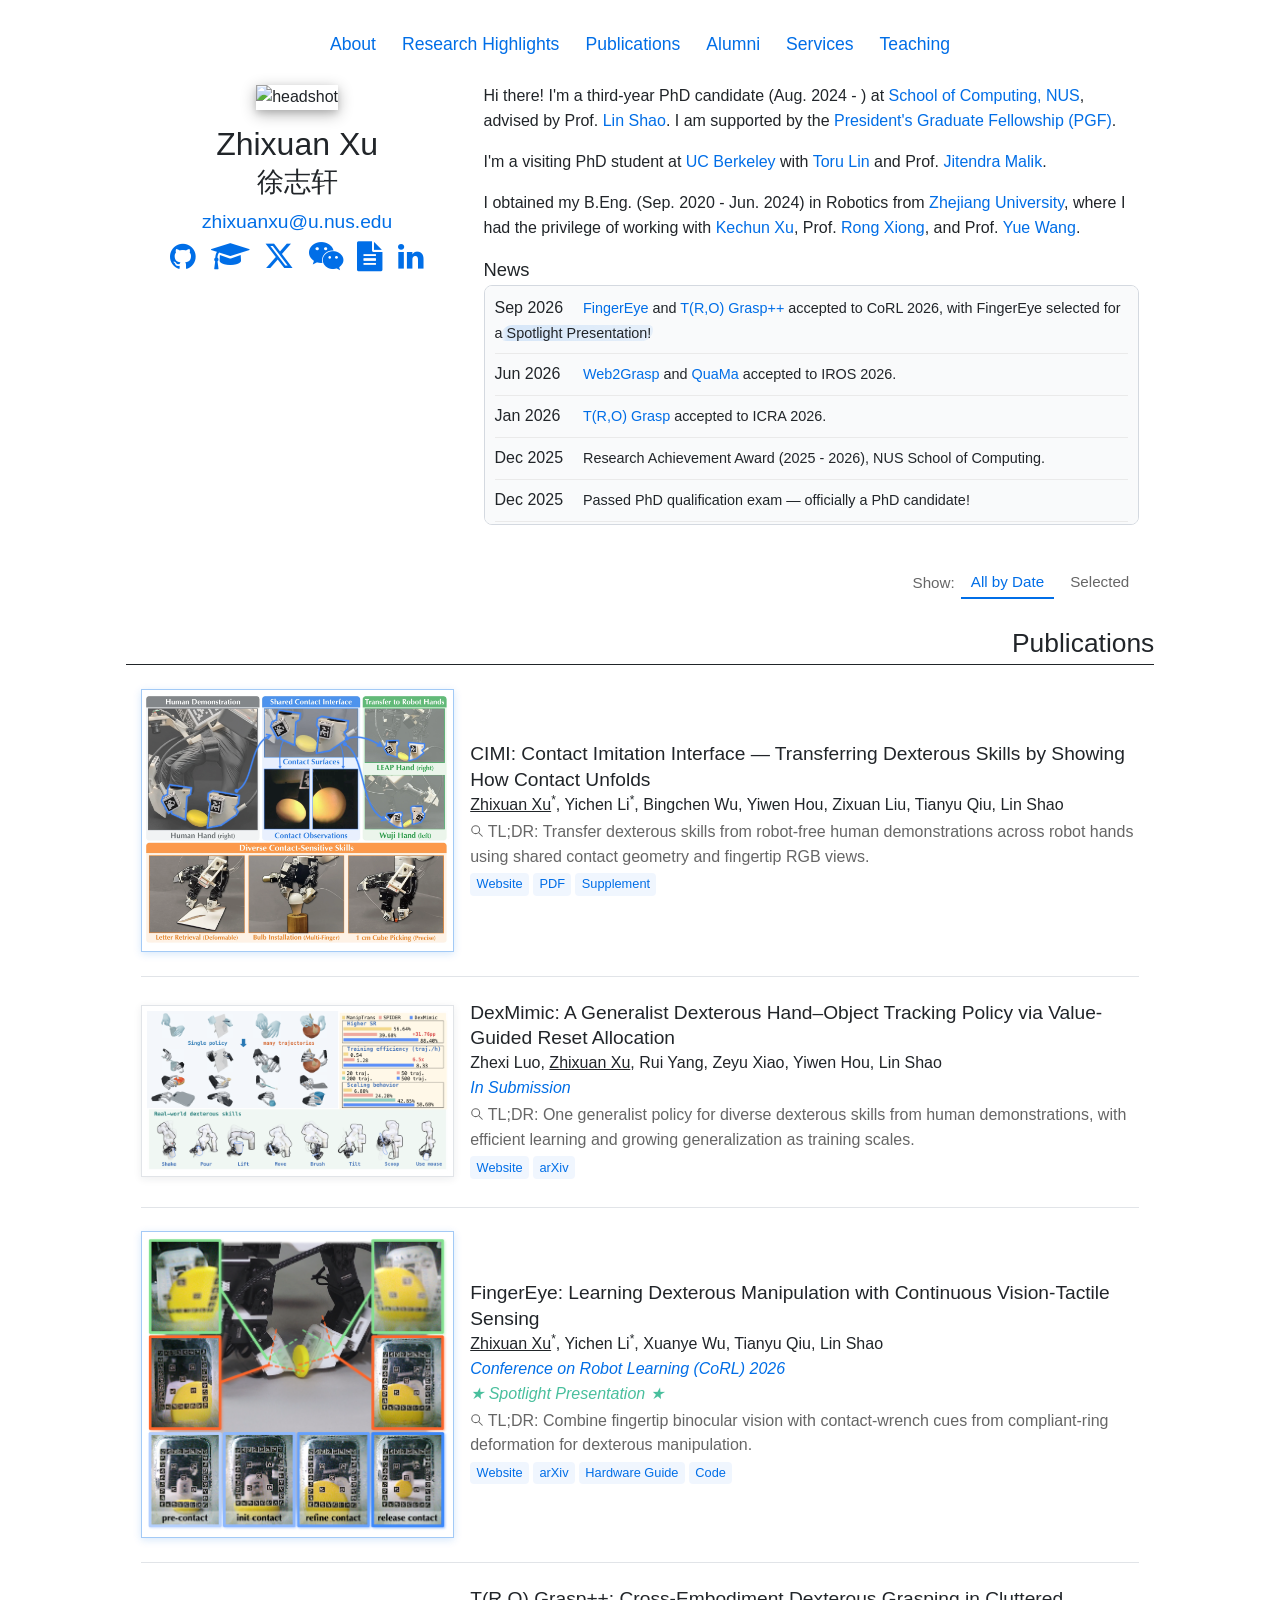
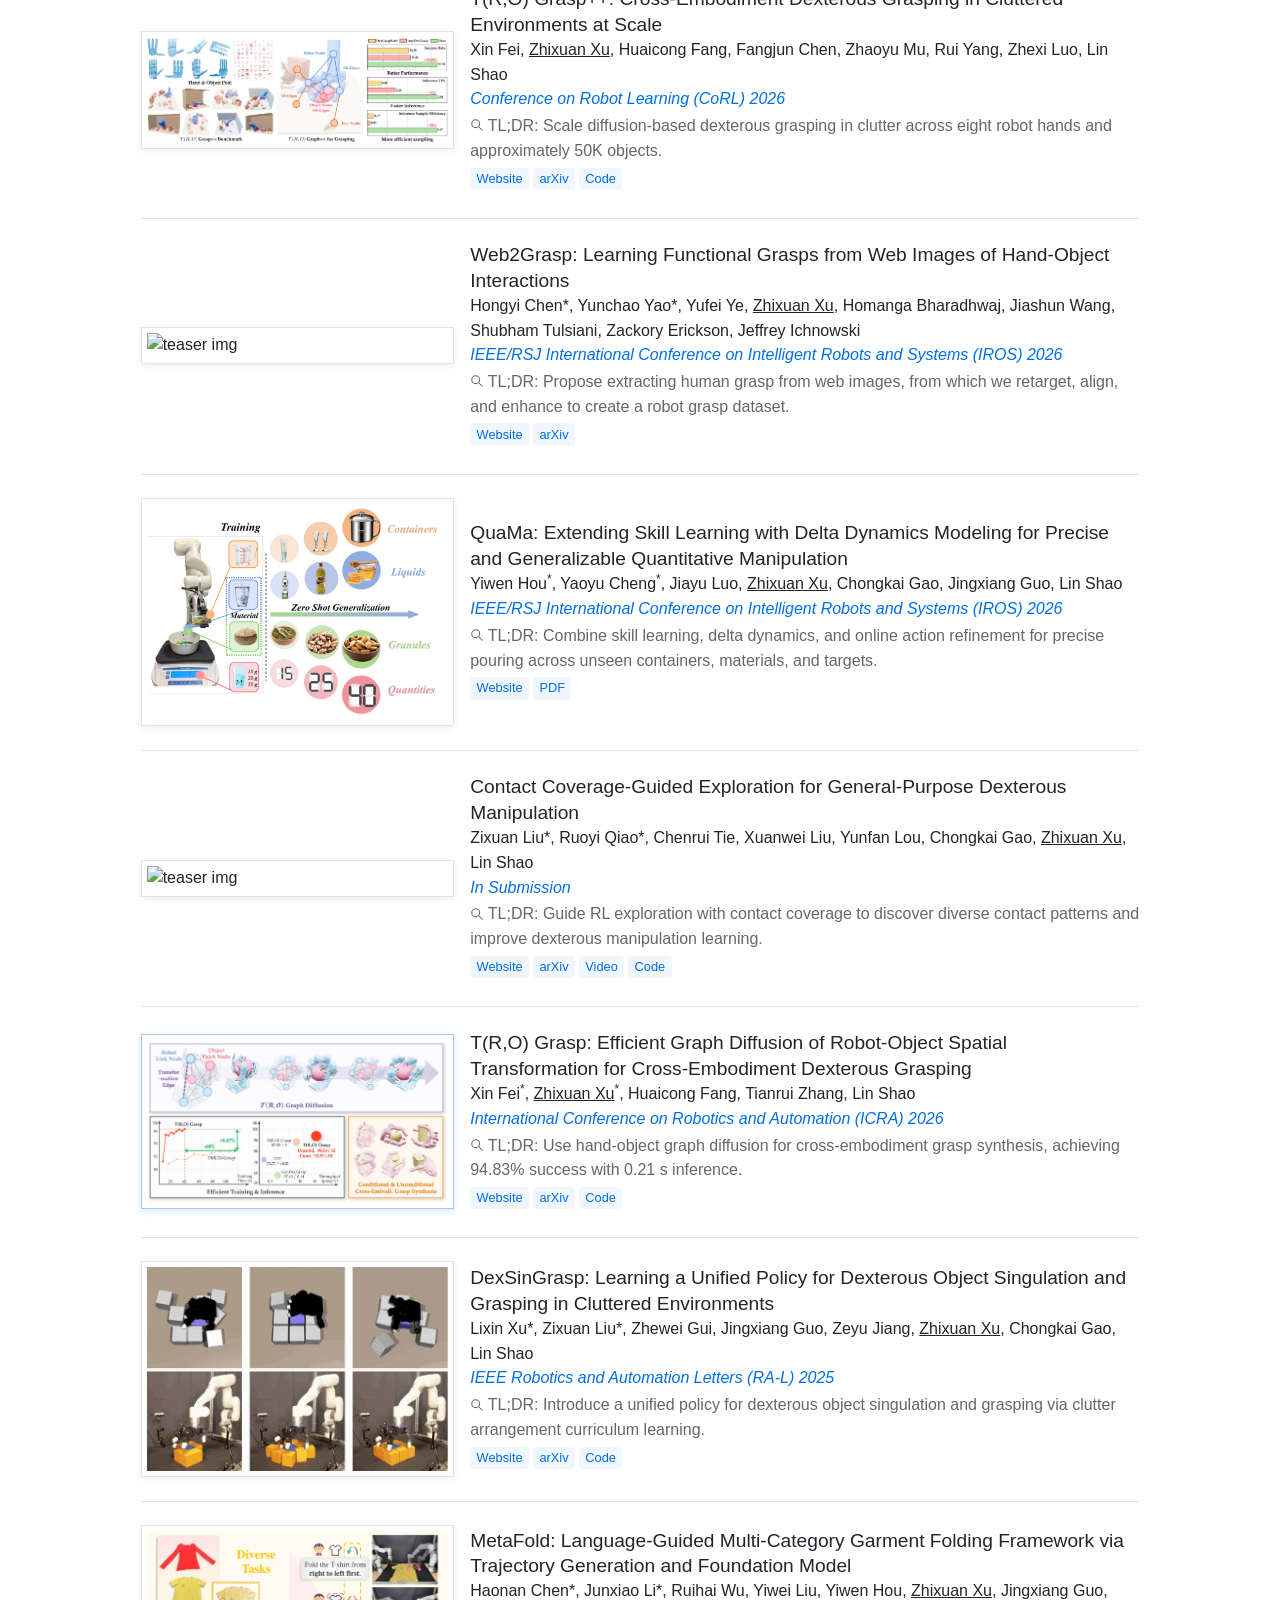
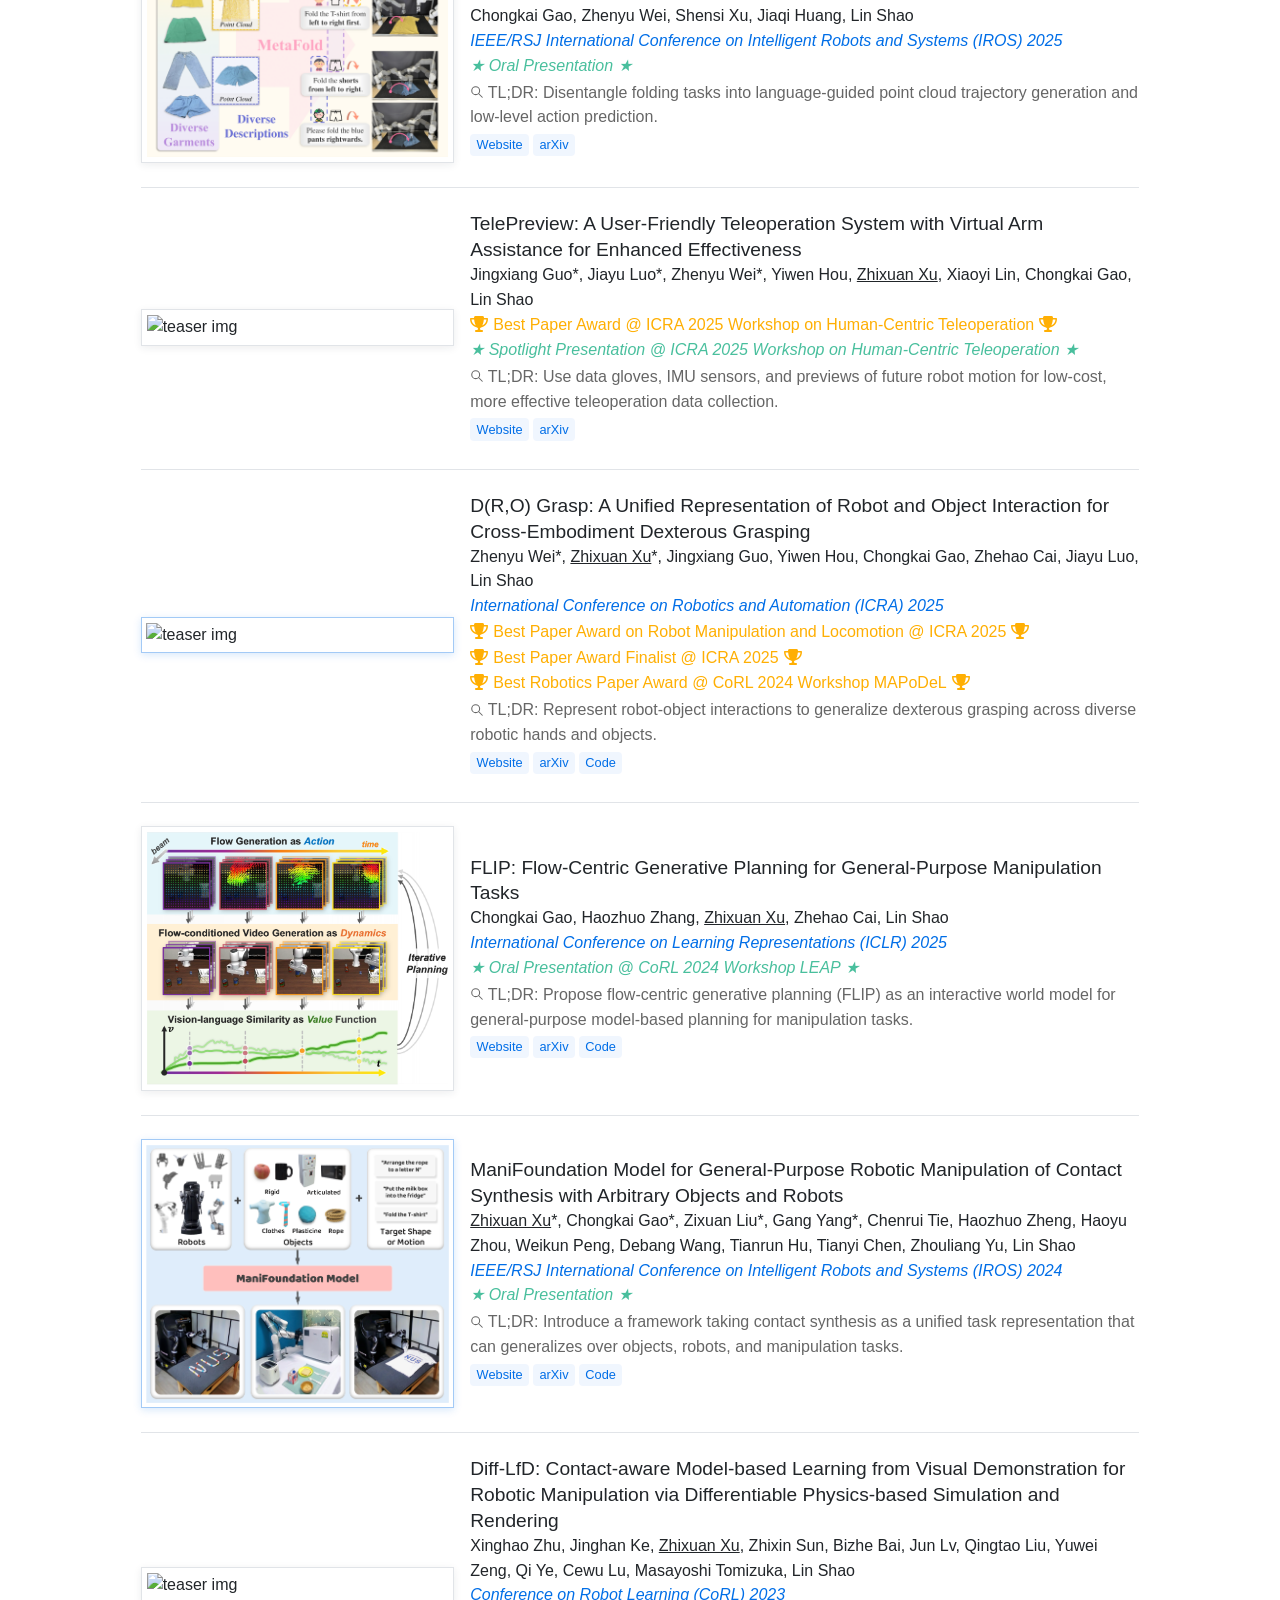
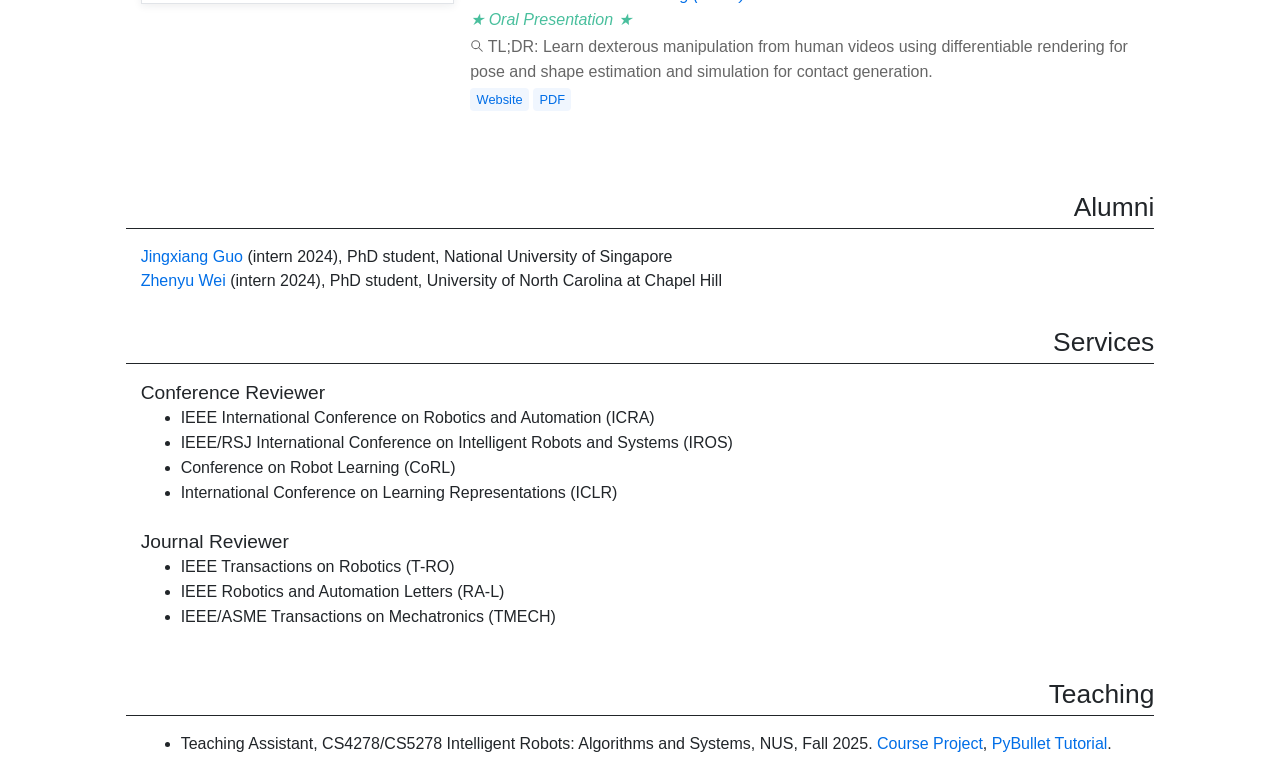
==== commit 824dd649: "Restore Chinese name font and simplify introduction" ====
--- a/index.html
+++ b/index.html
@@ -13,9 +13,12 @@
     <!-- Social icons -->
     <link rel="stylesheet" href="https://cdnjs.cloudflare.com/ajax/libs/font-awesome/4.7.0/css/font-awesome.min.css">
 
+    <!-- Chinese font -->
+    <link rel="stylesheet" href="https://cdn.jsdelivr.net/npm/lxgw-wenkai-screen-webfont@1.1.0/style.css">
+
     <!-- Custom Style -->
     <link rel="stylesheet" href="https://stackpath.bootstrapcdn.com/bootstrap/4.1.1/css/bootstrap.min.css" integrity="sha384-WskhaSGFgHYWDcbwN70/dfYBj47jz9qbsMId/iRN3ewGhXQFZCSftd1LZCfmhktB" crossorigin="anonymous">
-    <link rel="stylesheet" href="style.css?v=20261021-one-half-blue-frames">
+    <link rel="stylesheet" href="style.css?v=20261021-chinese-font">
   </head>
   
   <!-- Google tag (gtag.js) -->
@@ -89,11 +92,6 @@
                   <p>Hi there! I'm a third-year PhD candidate (Aug. 2024 - ) at <a href="https://www.comp.nus.edu.sg">School of Computing, NUS</a>, advised by Prof. <a href="https://linsats.github.io">Lin Shao</a>. I am supported by the <a href="https://nusgs.nus.edu.sg/scholarships-list/">President's Graduate Fellowship (PGF)</a>.</p>
                   <p>I'm a visiting PhD student at <a href="https://www.berkeley.edu/">UC Berkeley</a> with <a href="https://toruowo.github.io/">Toru Lin</a> and Prof. <a href="https://people.eecs.berkeley.edu/~malik/">Jitendra Malik</a>.</p>
                   <p>I obtained my B.Eng. (Sep. 2020 - Jun. 2024) in Robotics from <a href="https://www.zju.edu.cn/english/">Zhejiang University</a>, where I had the privilege of working with <a href="https://xukechun.github.io">Kechun Xu</a>, Prof. <a href="https://person.zju.edu.cn/en/rongxiong">Rong Xiong</a>, and Prof. <a href="https://ywang-zju.github.io/">Yue Wang</a>.</p>
-                  <p>
-                    <span class="research-focus">
-                      I study dexterous manipulation through scalable learning, transfer across robot hands, and tactile sensing.
-                    </span>
-                  </p>
                   <!-- News -->
                   <span class="news-title">News</span> 
                   <div class="news-card">
--- a/style.css
+++ b/style.css
@@ -11,7 +11,7 @@
   line-height: 1.55;
 }
 .chinese-text  {
-  font-family: var(--site-font);
+  font-family: 'LXGW WenKai Screen', serif;
 }
 /* Link colors */
 a:link {
@@ -87,8 +87,7 @@
   text-decoration: none;
 }
 
-.career-highlight,
-.research-focus {
+.career-highlight {
   display: inline-block;
   padding: 10px 14px;
   border-radius: 4px;
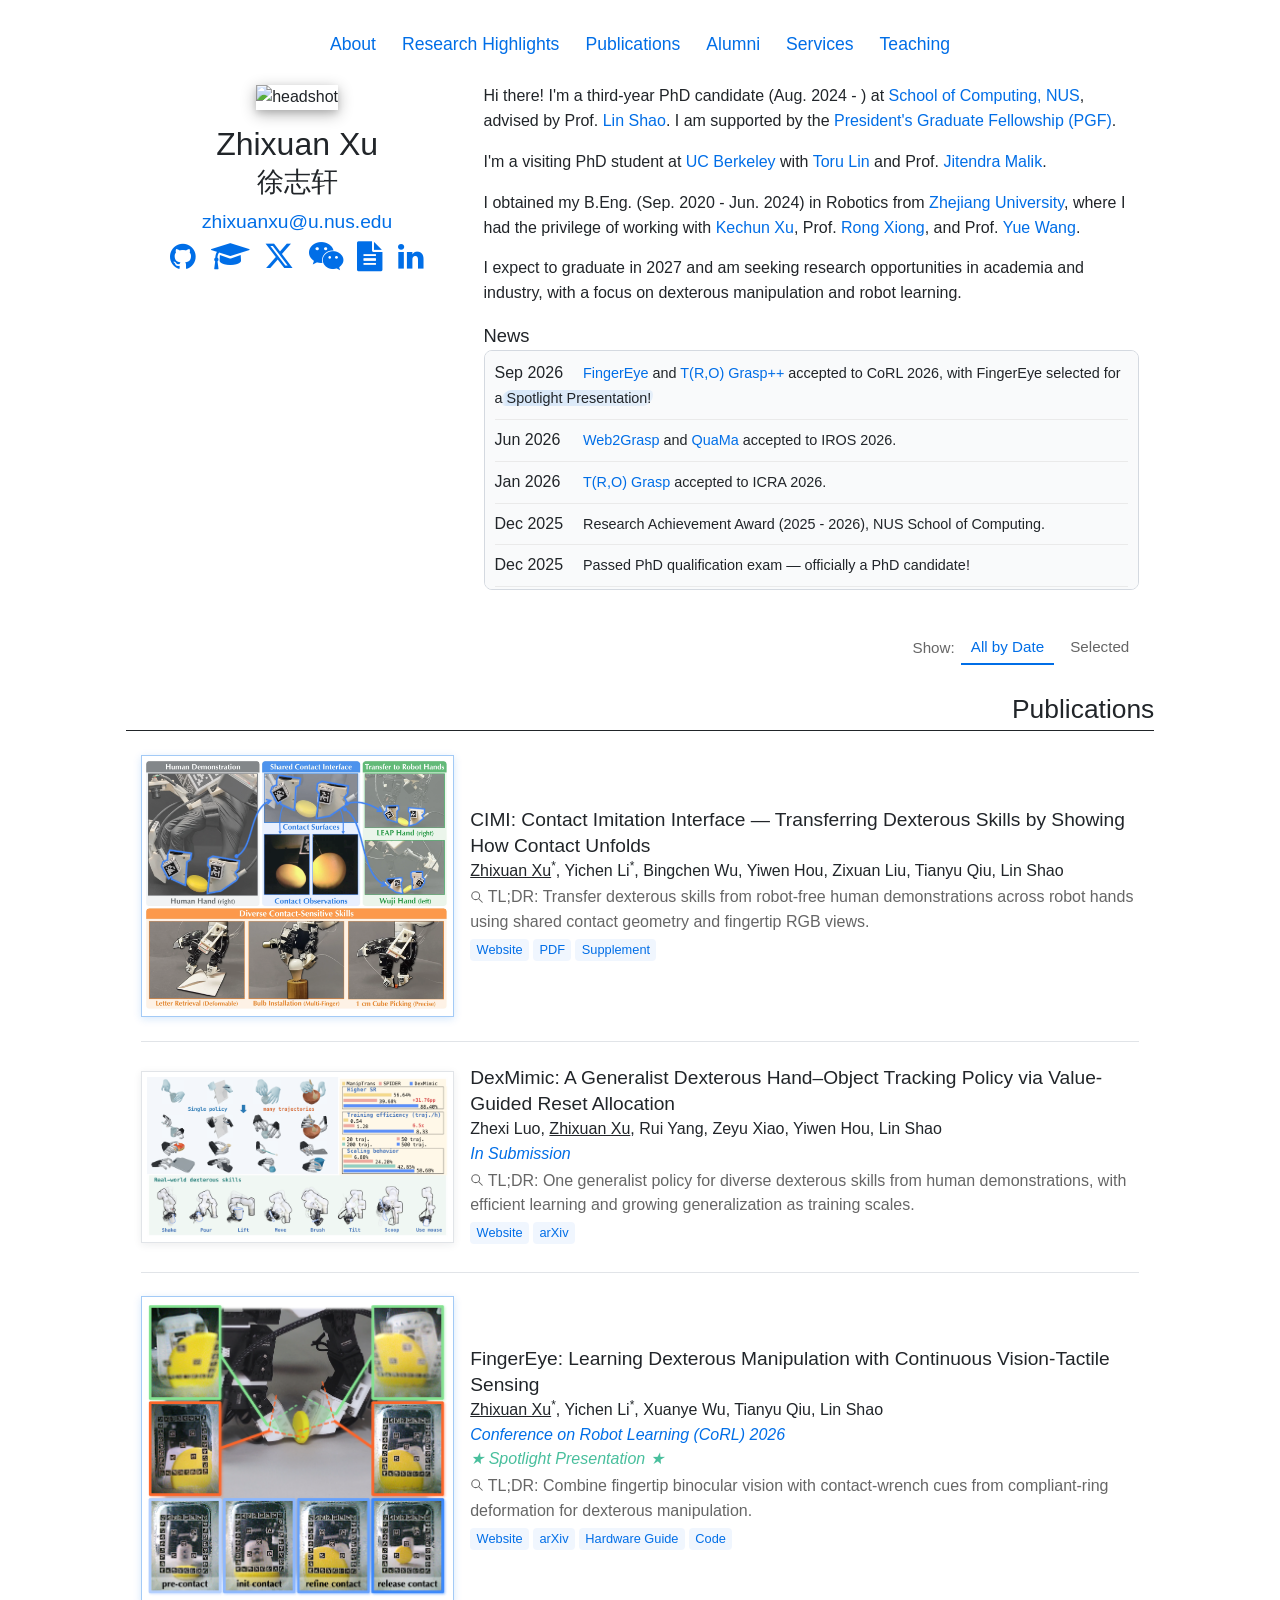
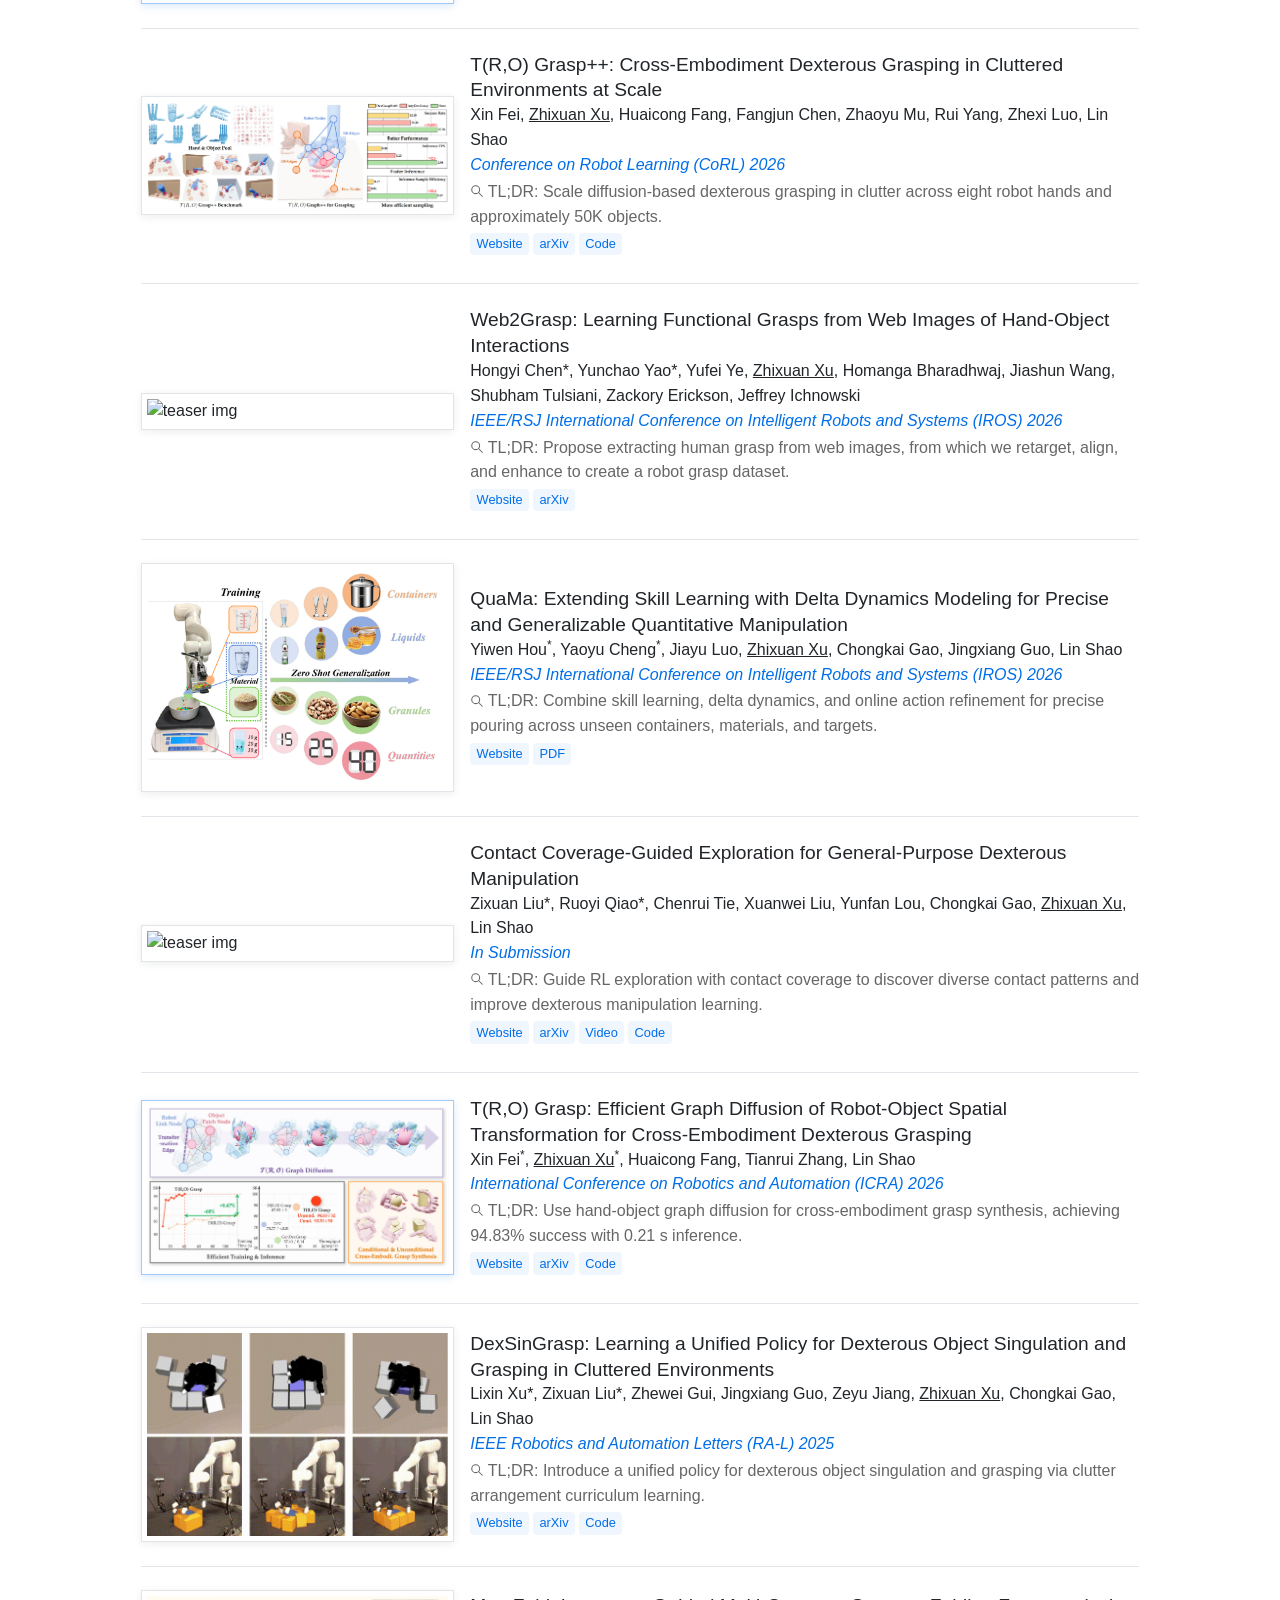
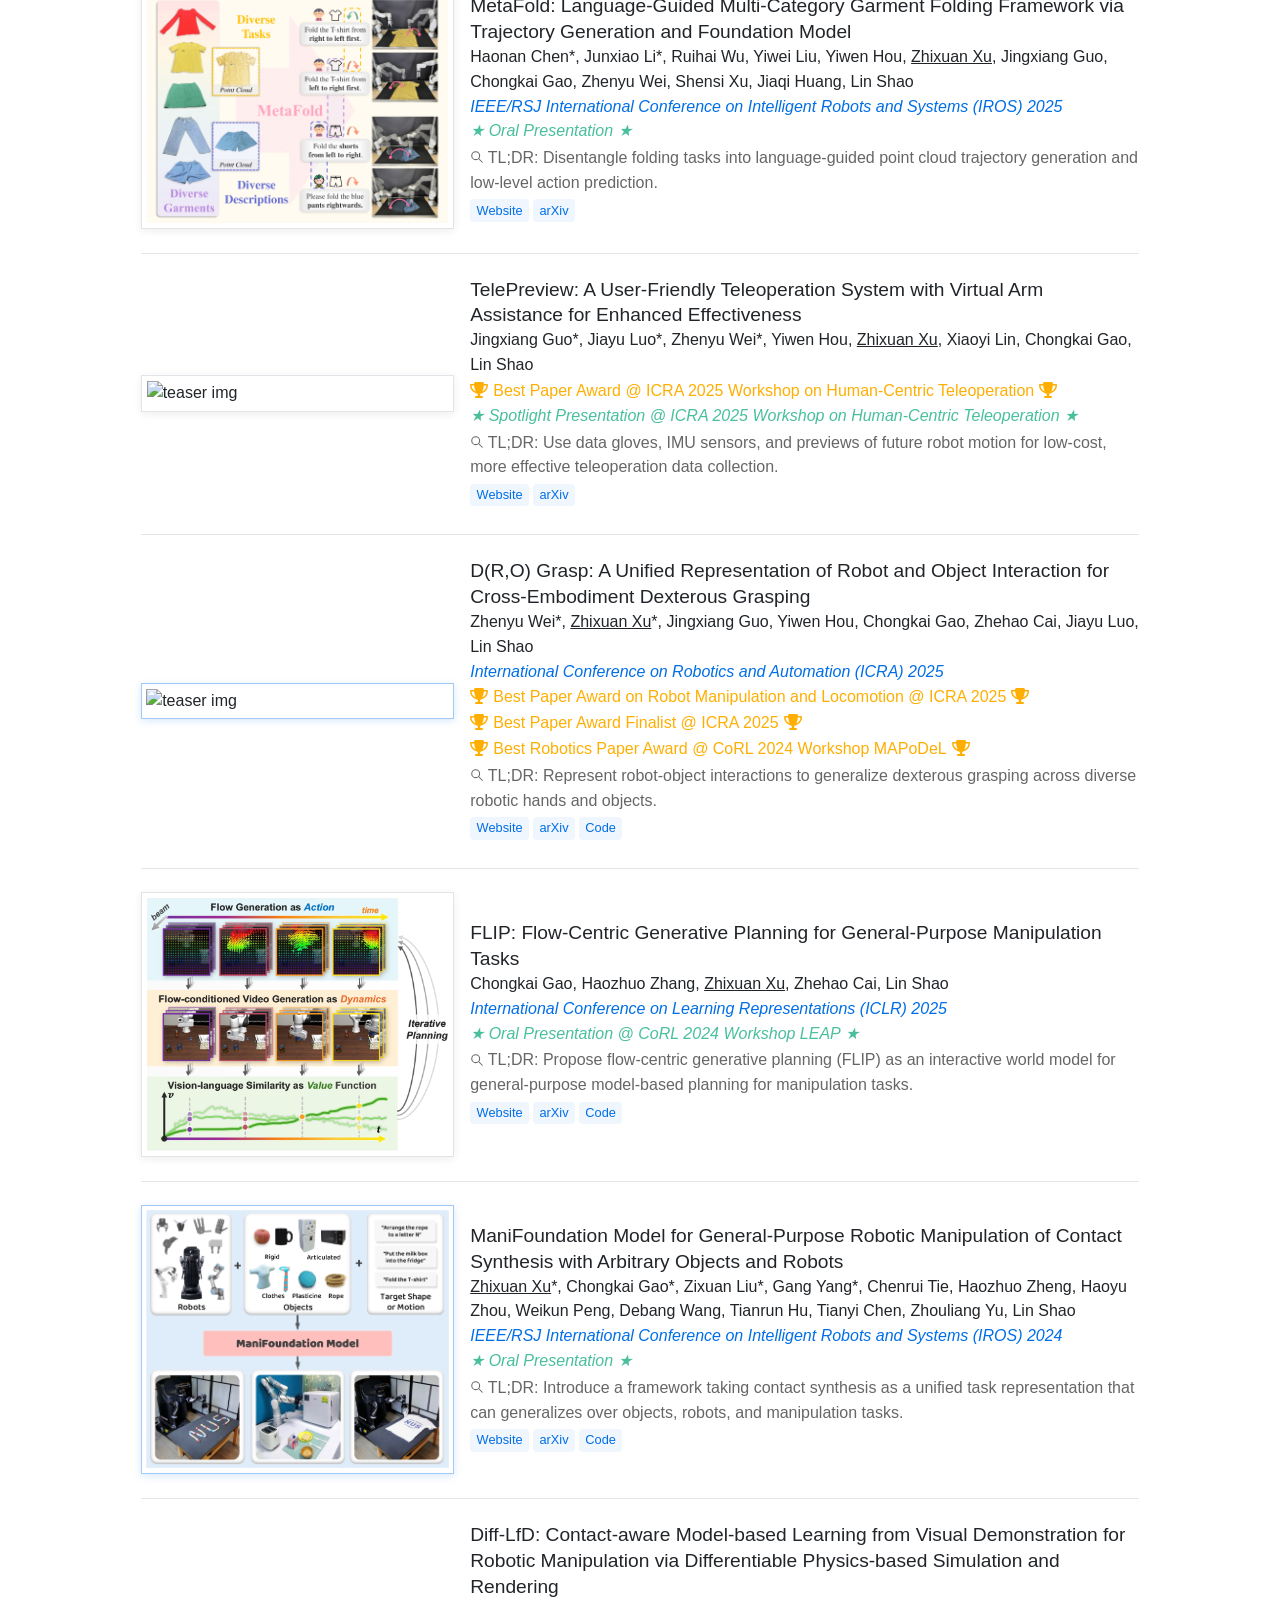
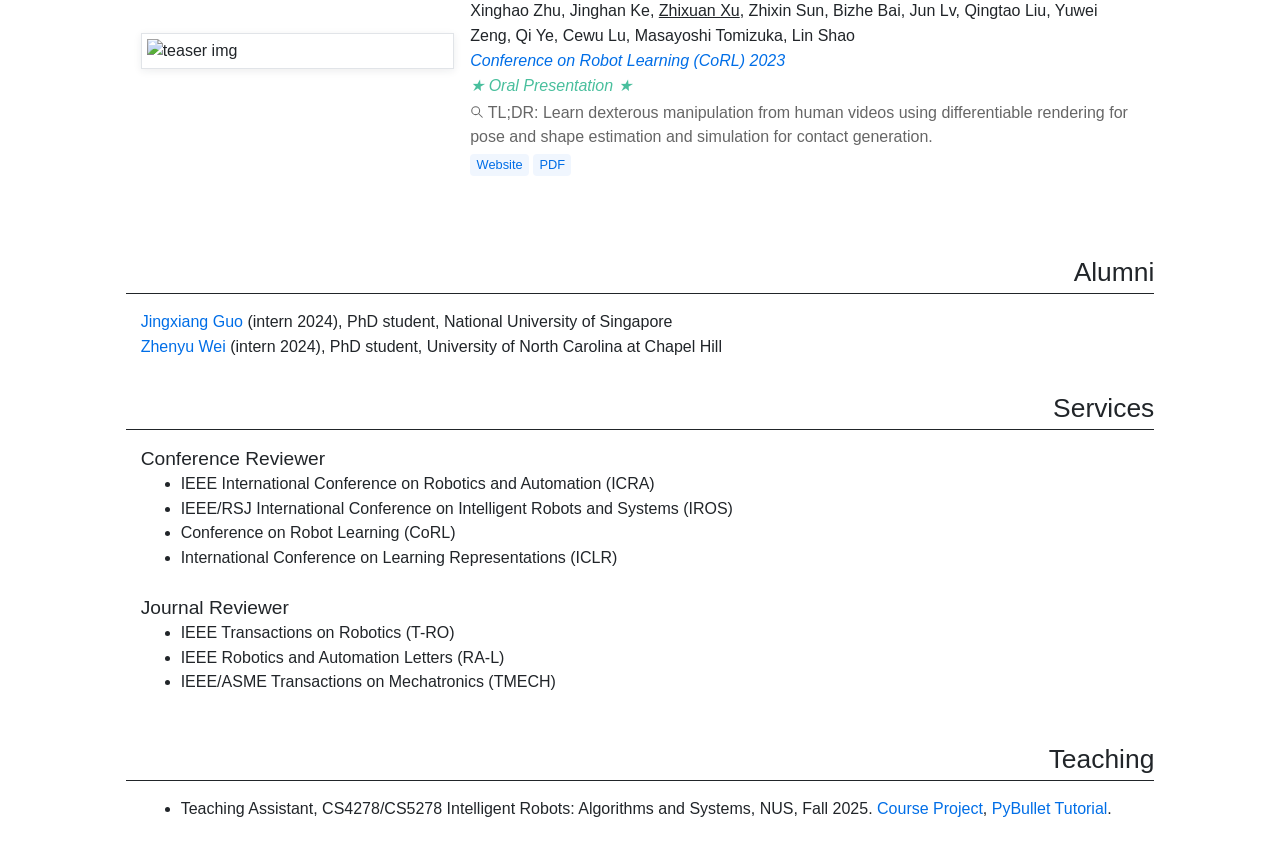
==== commit 2fc6fc06: "Add expected graduation and research job interests" ====
--- a/index.html
+++ b/index.html
@@ -92,6 +92,7 @@
                   <p>Hi there! I'm a third-year PhD candidate (Aug. 2024 - ) at <a href="https://www.comp.nus.edu.sg">School of Computing, NUS</a>, advised by Prof. <a href="https://linsats.github.io">Lin Shao</a>. I am supported by the <a href="https://nusgs.nus.edu.sg/scholarships-list/">President's Graduate Fellowship (PGF)</a>.</p>
                   <p>I'm a visiting PhD student at <a href="https://www.berkeley.edu/">UC Berkeley</a> with <a href="https://toruowo.github.io/">Toru Lin</a> and Prof. <a href="https://people.eecs.berkeley.edu/~malik/">Jitendra Malik</a>.</p>
                   <p>I obtained my B.Eng. (Sep. 2020 - Jun. 2024) in Robotics from <a href="https://www.zju.edu.cn/english/">Zhejiang University</a>, where I had the privilege of working with <a href="https://xukechun.github.io">Kechun Xu</a>, Prof. <a href="https://person.zju.edu.cn/en/rongxiong">Rong Xiong</a>, and Prof. <a href="https://ywang-zju.github.io/">Yue Wang</a>.</p>
+                  <p>I expect to graduate in 2027 and am seeking research opportunities in academia and industry, with a focus on dexterous manipulation and robot learning.</p>
                   <!-- News -->
                   <span class="news-title">News</span> 
                   <div class="news-card">
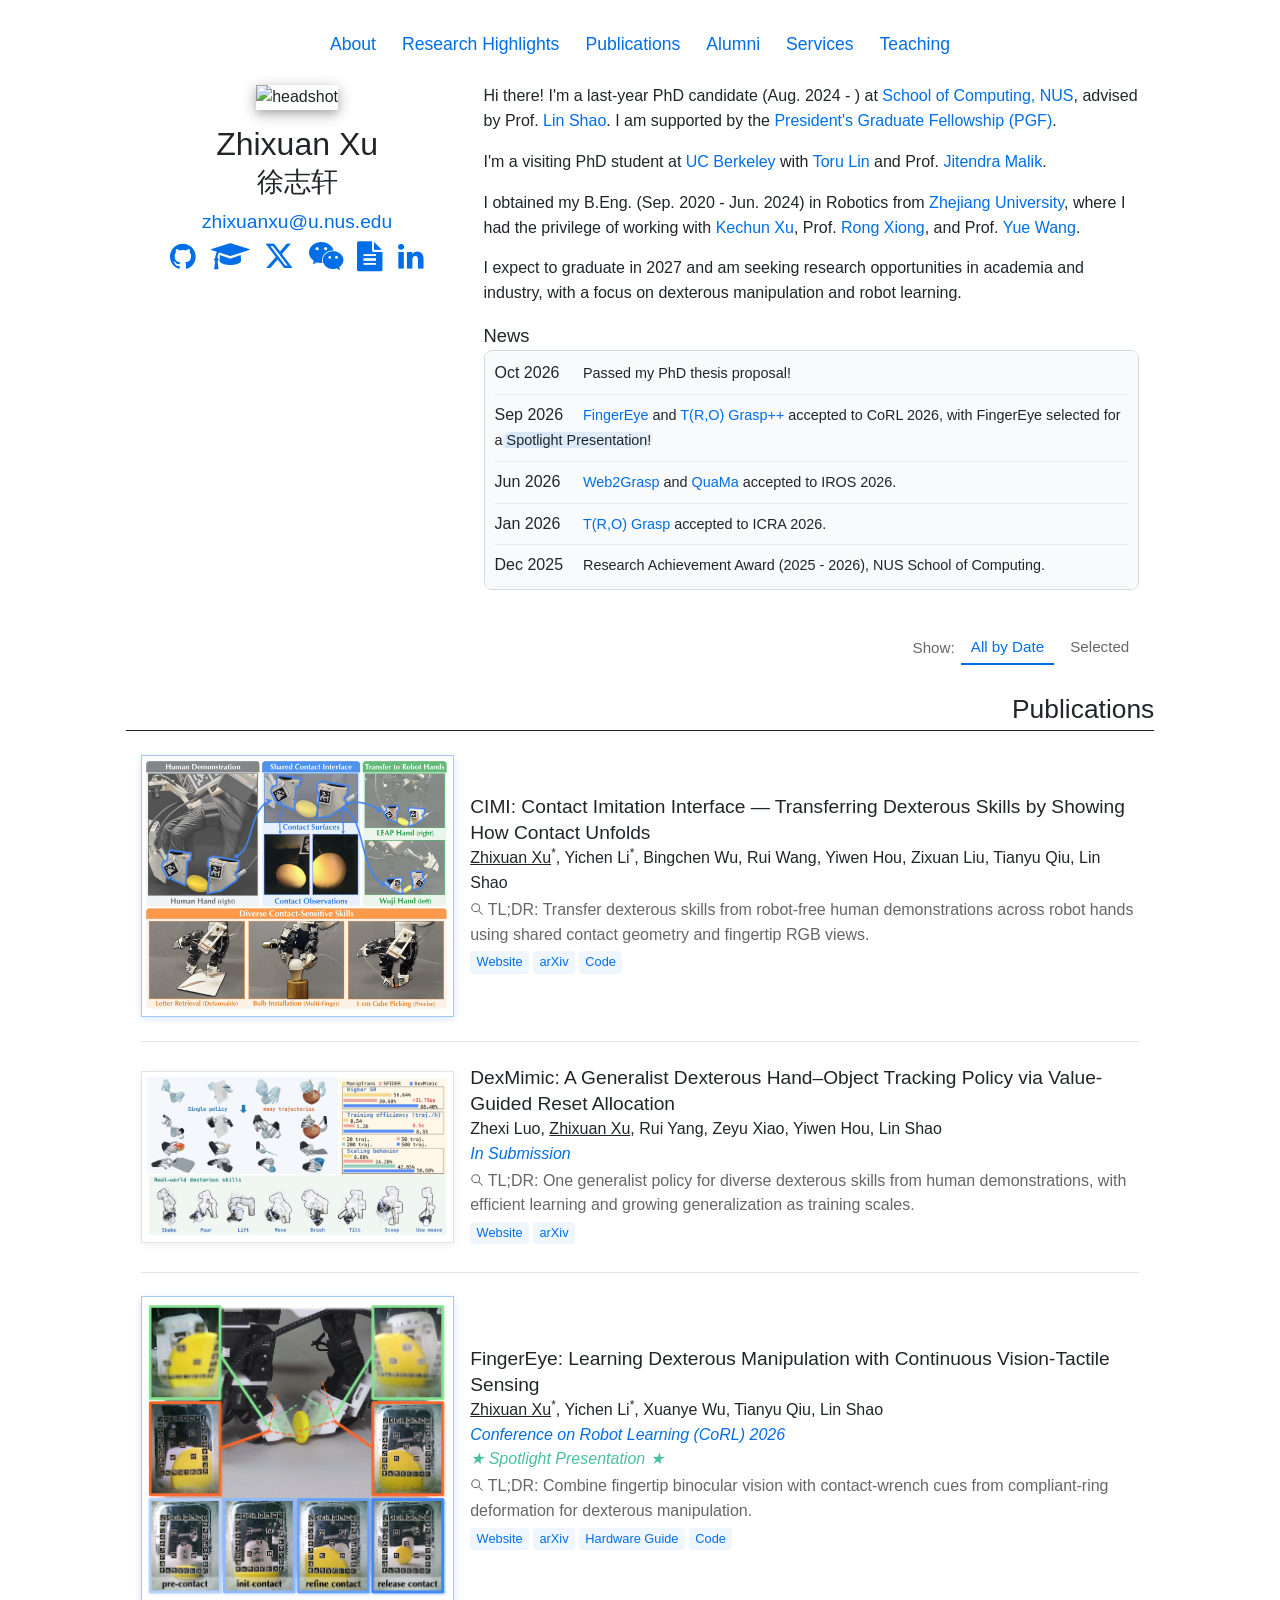
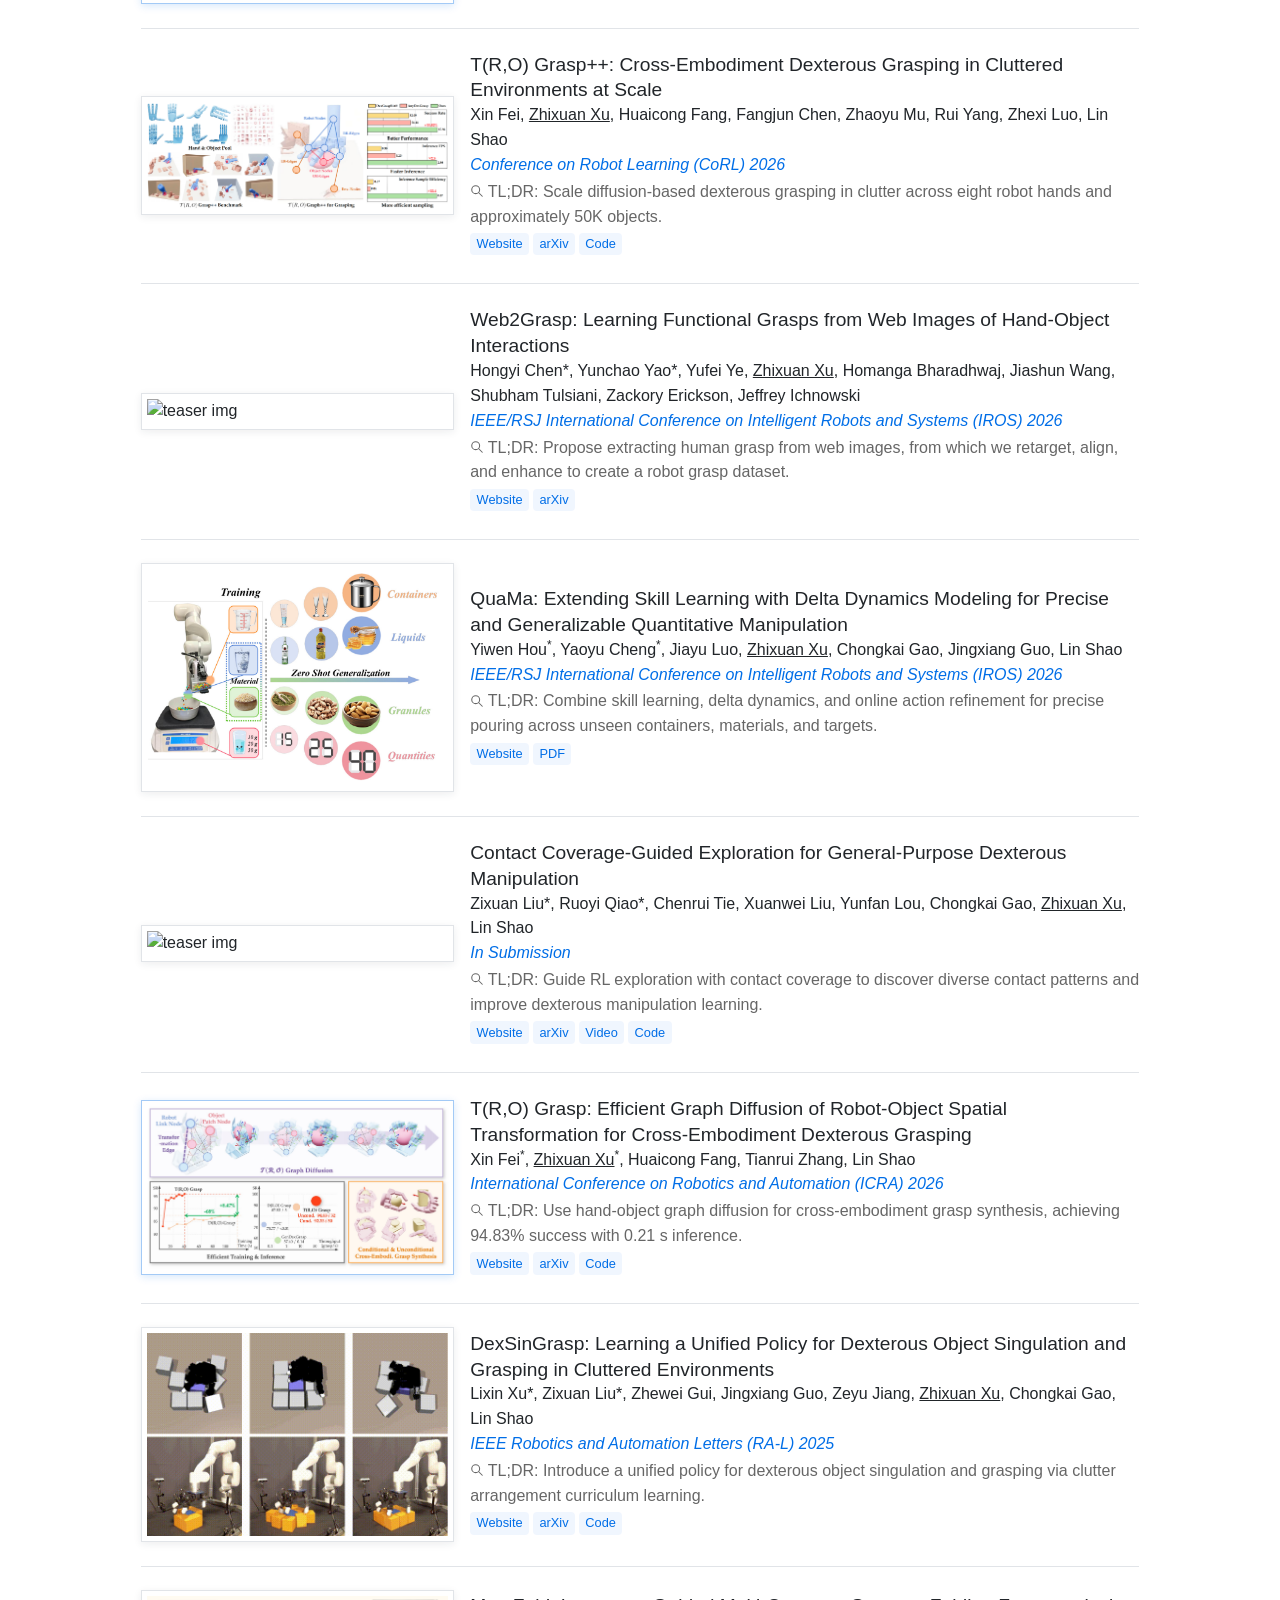
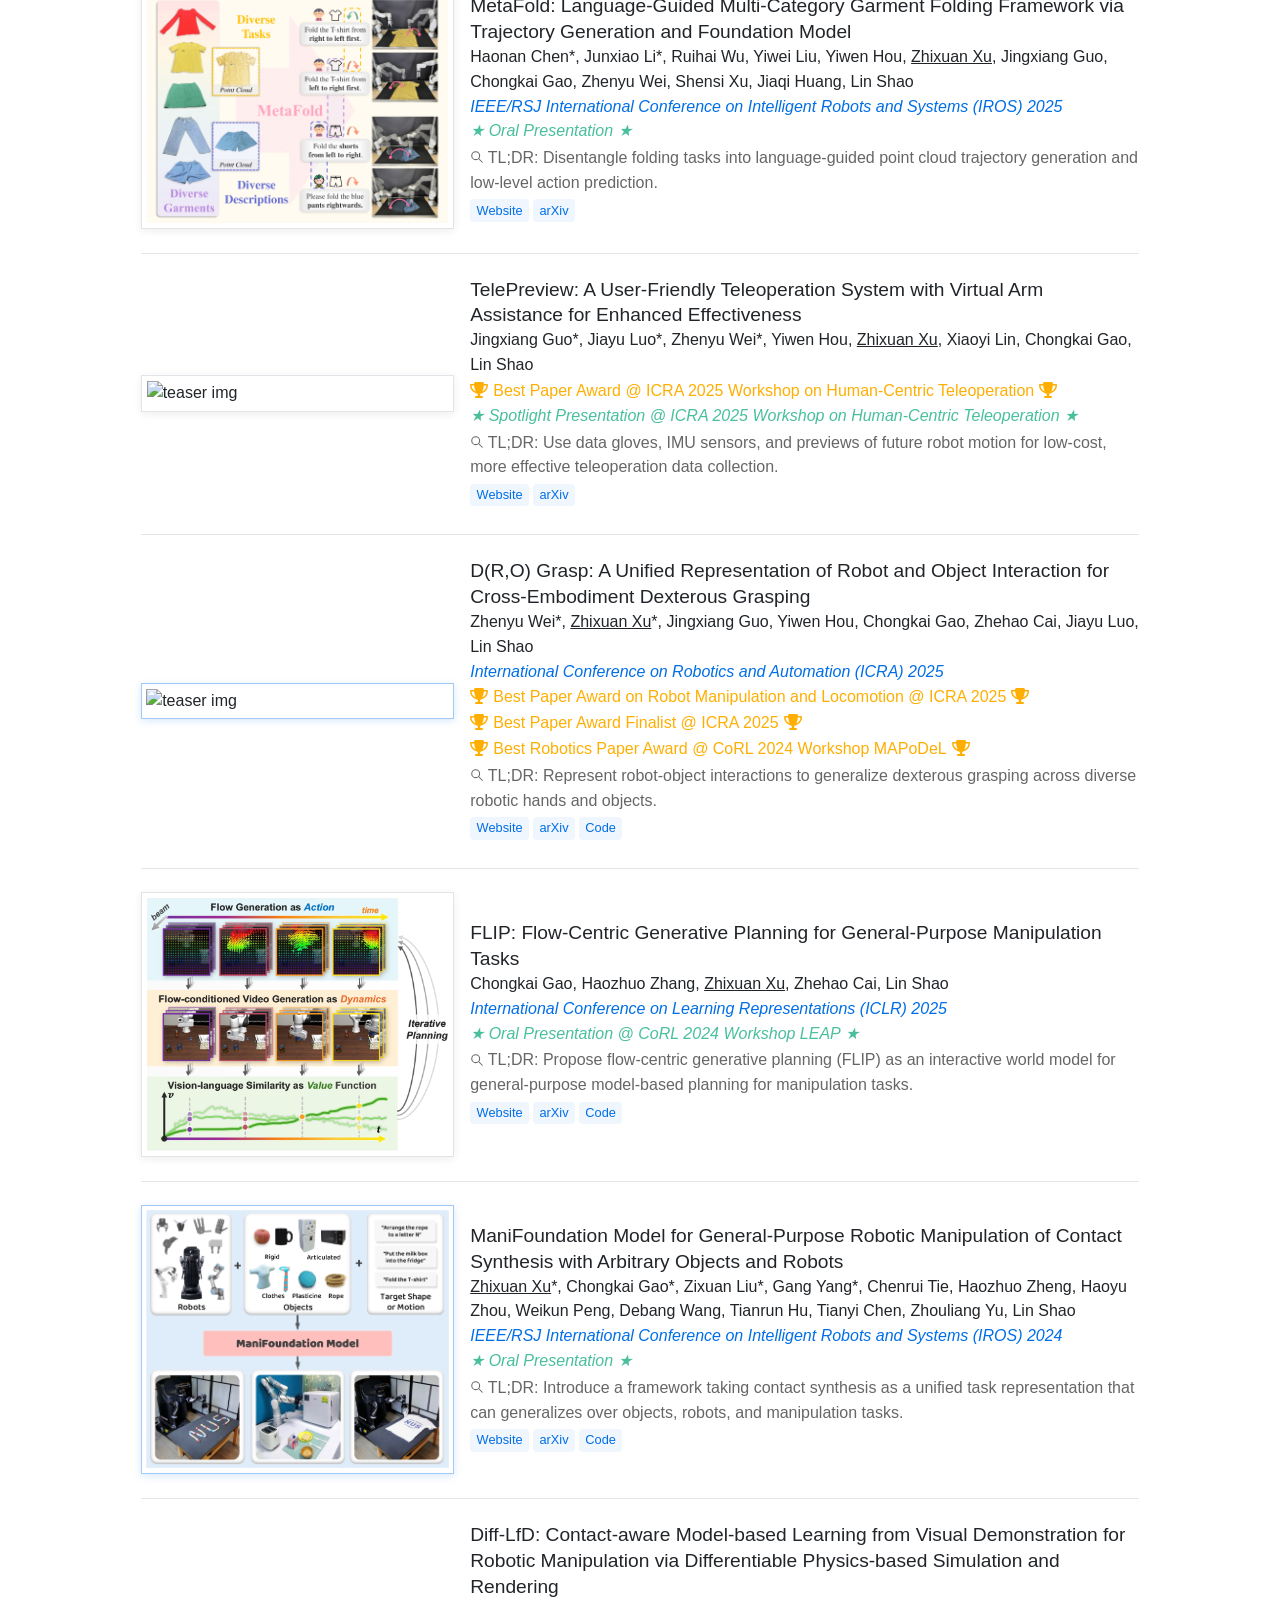
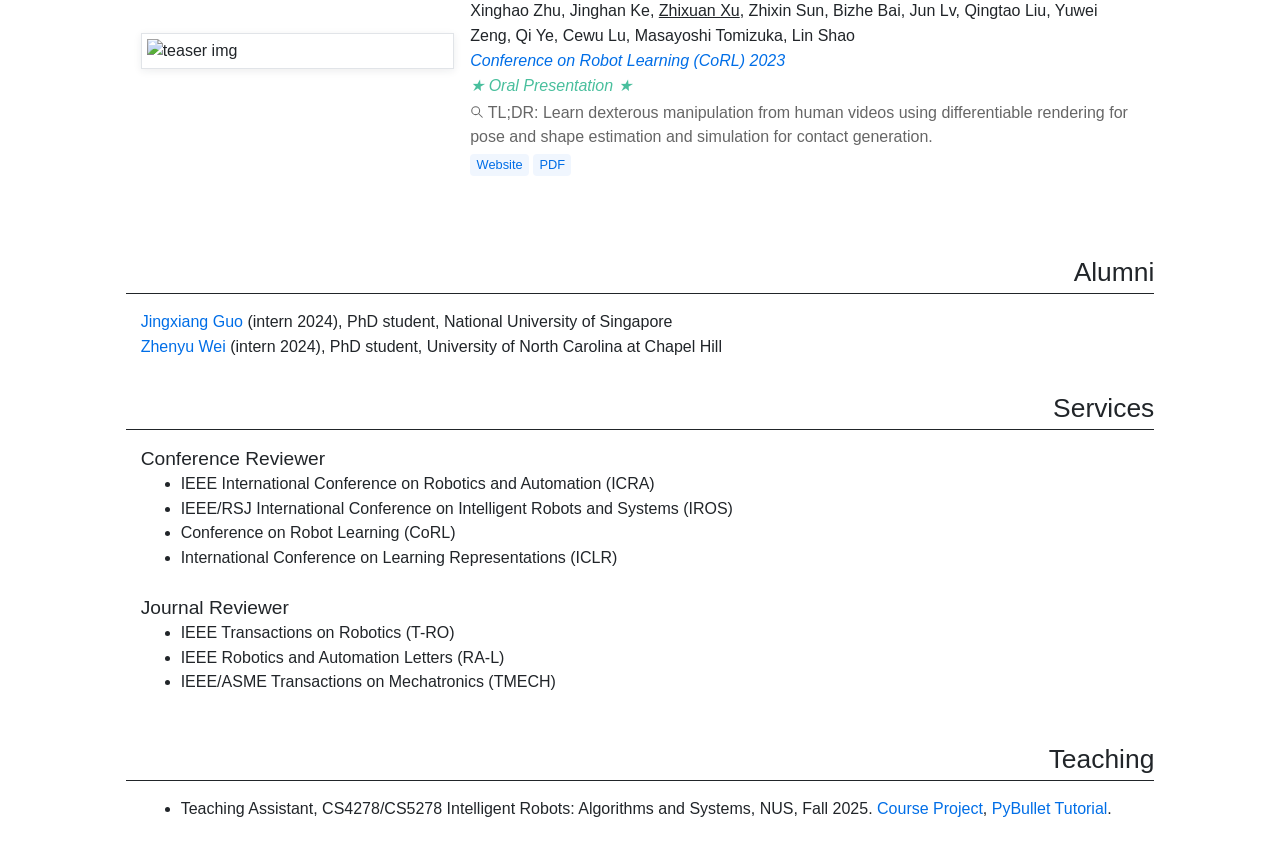
==== commit f47d6c1c: "Update PhD status, thesis proposal news, and CIMI resources" ====
--- a/index.html
+++ b/index.html
@@ -89,7 +89,7 @@
                 <!-- About: Right Column -->
                 <div class="col-sm-8 about-text">
                   <!-- Personal Info -->
-                  <p>Hi there! I'm a third-year PhD candidate (Aug. 2024 - ) at <a href="https://www.comp.nus.edu.sg">School of Computing, NUS</a>, advised by Prof. <a href="https://linsats.github.io">Lin Shao</a>. I am supported by the <a href="https://nusgs.nus.edu.sg/scholarships-list/">President's Graduate Fellowship (PGF)</a>.</p>
+                  <p>Hi there! I'm a last-year PhD candidate (Aug. 2024 - ) at <a href="https://www.comp.nus.edu.sg">School of Computing, NUS</a>, advised by Prof. <a href="https://linsats.github.io">Lin Shao</a>. I am supported by the <a href="https://nusgs.nus.edu.sg/scholarships-list/">President's Graduate Fellowship (PGF)</a>.</p>
                   <p>I'm a visiting PhD student at <a href="https://www.berkeley.edu/">UC Berkeley</a> with <a href="https://toruowo.github.io/">Toru Lin</a> and Prof. <a href="https://people.eecs.berkeley.edu/~malik/">Jitendra Malik</a>.</p>
                   <p>I obtained my B.Eng. (Sep. 2020 - Jun. 2024) in Robotics from <a href="https://www.zju.edu.cn/english/">Zhejiang University</a>, where I had the privilege of working with <a href="https://xukechun.github.io">Kechun Xu</a>, Prof. <a href="https://person.zju.edu.cn/en/rongxiong">Rong Xiong</a>, and Prof. <a href="https://ywang-zju.github.io/">Yue Wang</a>.</p>
                   <p>I expect to graduate in 2027 and am seeking research opportunities in academia and industry, with a focus on dexterous manipulation and robot learning.</p>
@@ -98,6 +98,9 @@
                   <div class="news-card">
                     <ul>
                       <li>
+                        <span class="news-date">Oct 2026</span> <span class="news-entry"> Passed my PhD thesis proposal! </span>
+                      </li>
+                      <li>
                         <span class="news-date">Sep 2026</span> <span class="news-entry"> <a href="https://nus-lins-lab.github.io/FingerEyeWeb/">FingerEye</a> and <a href="https://nus-lins-lab.github.io/TROGrasp2Web/">T(R,O) Grasp++</a> accepted to CoRL 2026, with FingerEye selected for a <mark>Spotlight Presentation</mark>! </span>
                       </li>
                       <li>
@@ -171,17 +174,17 @@
                 </div>
                 <div class="description-column">
                   <p class="summary-title">CIMI: Contact Imitation Interface — Transferring Dexterous Skills by Showing How Contact Unfolds</p>
-                  <p class="summary-authors"><u>Zhixuan Xu</u><sup>*</sup>, Yichen Li<sup>*</sup>, Bingchen Wu, Yiwen Hou, Zixuan Liu, Tianyu Qiu, Lin Shao</p>
+                  <p class="summary-authors"><u>Zhixuan Xu</u><sup>*</sup>, Yichen Li<sup>*</sup>, Bingchen Wu, Rui Wang, Yiwen Hou, Zixuan Liu, Tianyu Qiu, Lin Shao</p>
                   <p class="summary-text">Transfer dexterous skills from robot-free human demonstrations across robot hands using shared contact geometry and fingertip RGB views.</p>
                   <div class="d-flex flex-row flex-wrap">
                     <div>
                       <a href="https://nus-lins-lab.github.io/CIMIWeb/" class="badge-button" role="button" target="_blank" rel="nofollow noopener noreferrer">Website</a>
                     </div>
                     <div>
-                      <a href="https://nus-lins-lab.github.io/CIMIWeb/paper.pdf" class="badge-button" role="button" target="_blank" rel="nofollow noopener noreferrer">PDF</a>
-                    </div>
-                    <div>
-                      <a href="https://nus-lins-lab.github.io/CIMIWeb/supplement.pdf" class="badge-button" role="button" target="_blank" rel="nofollow noopener noreferrer">Supplement</a>
+                      <a href="https://arxiv.org/abs/2610.41028" class="badge-button" role="button" target="_blank" rel="nofollow noopener noreferrer">arXiv</a>
+                    </div>
+                    <div>
+                      <a href="https://github.com/ariszxxu/CIMI" class="badge-button" role="button" target="_blank" rel="nofollow noopener noreferrer">Code</a>
                     </div>
                   </div>
                 </div>
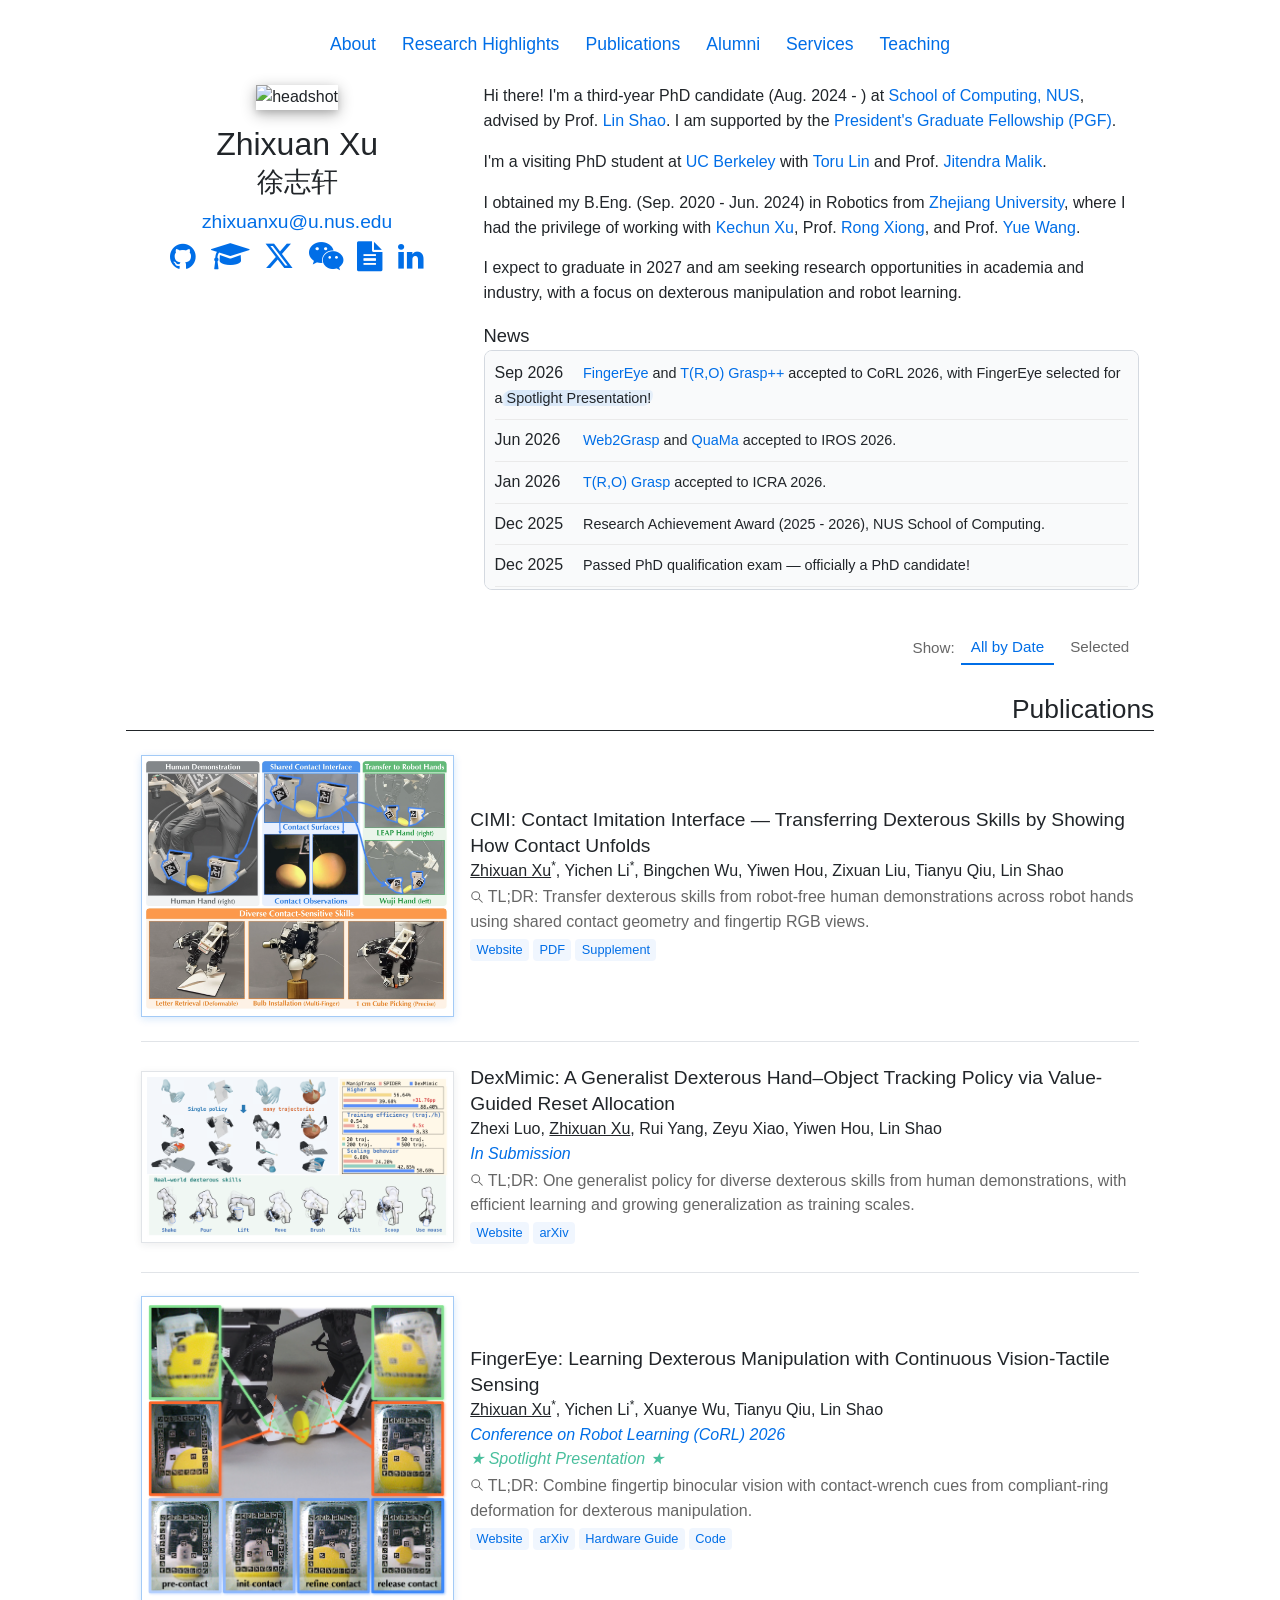
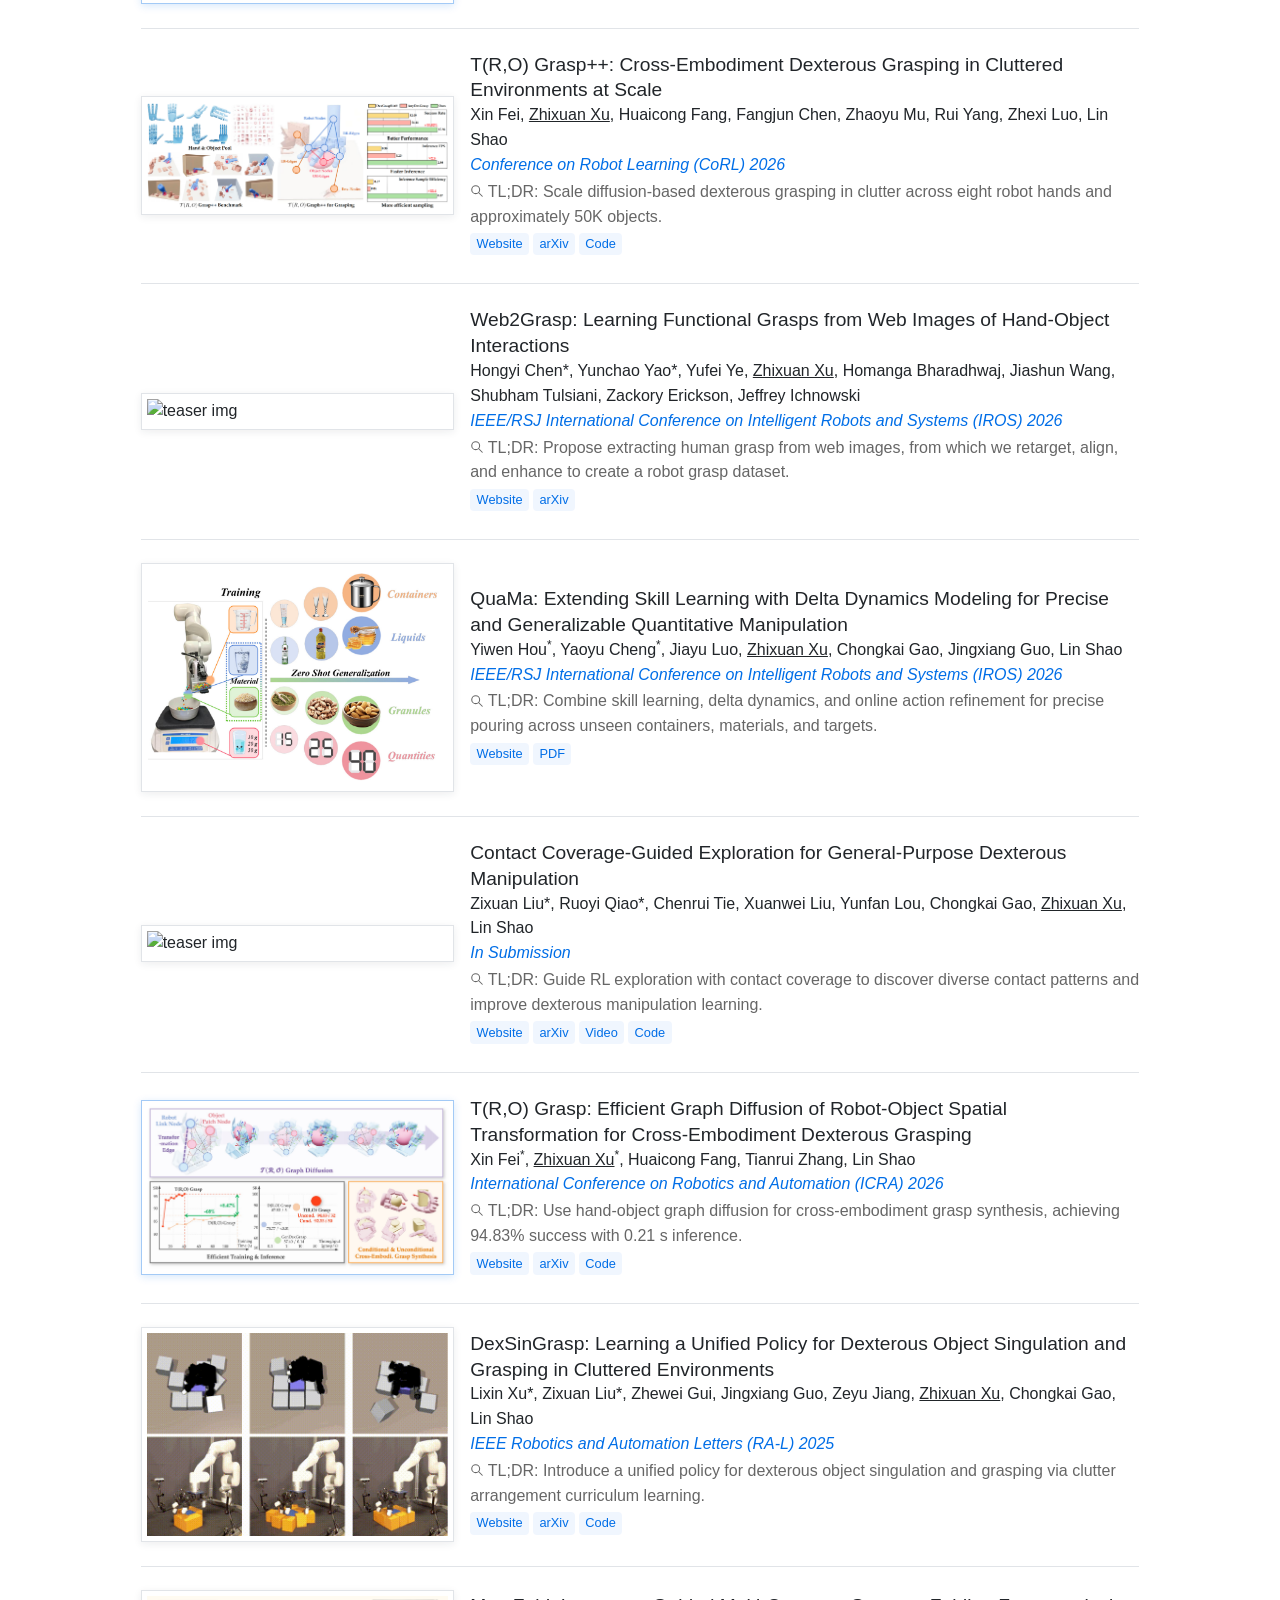
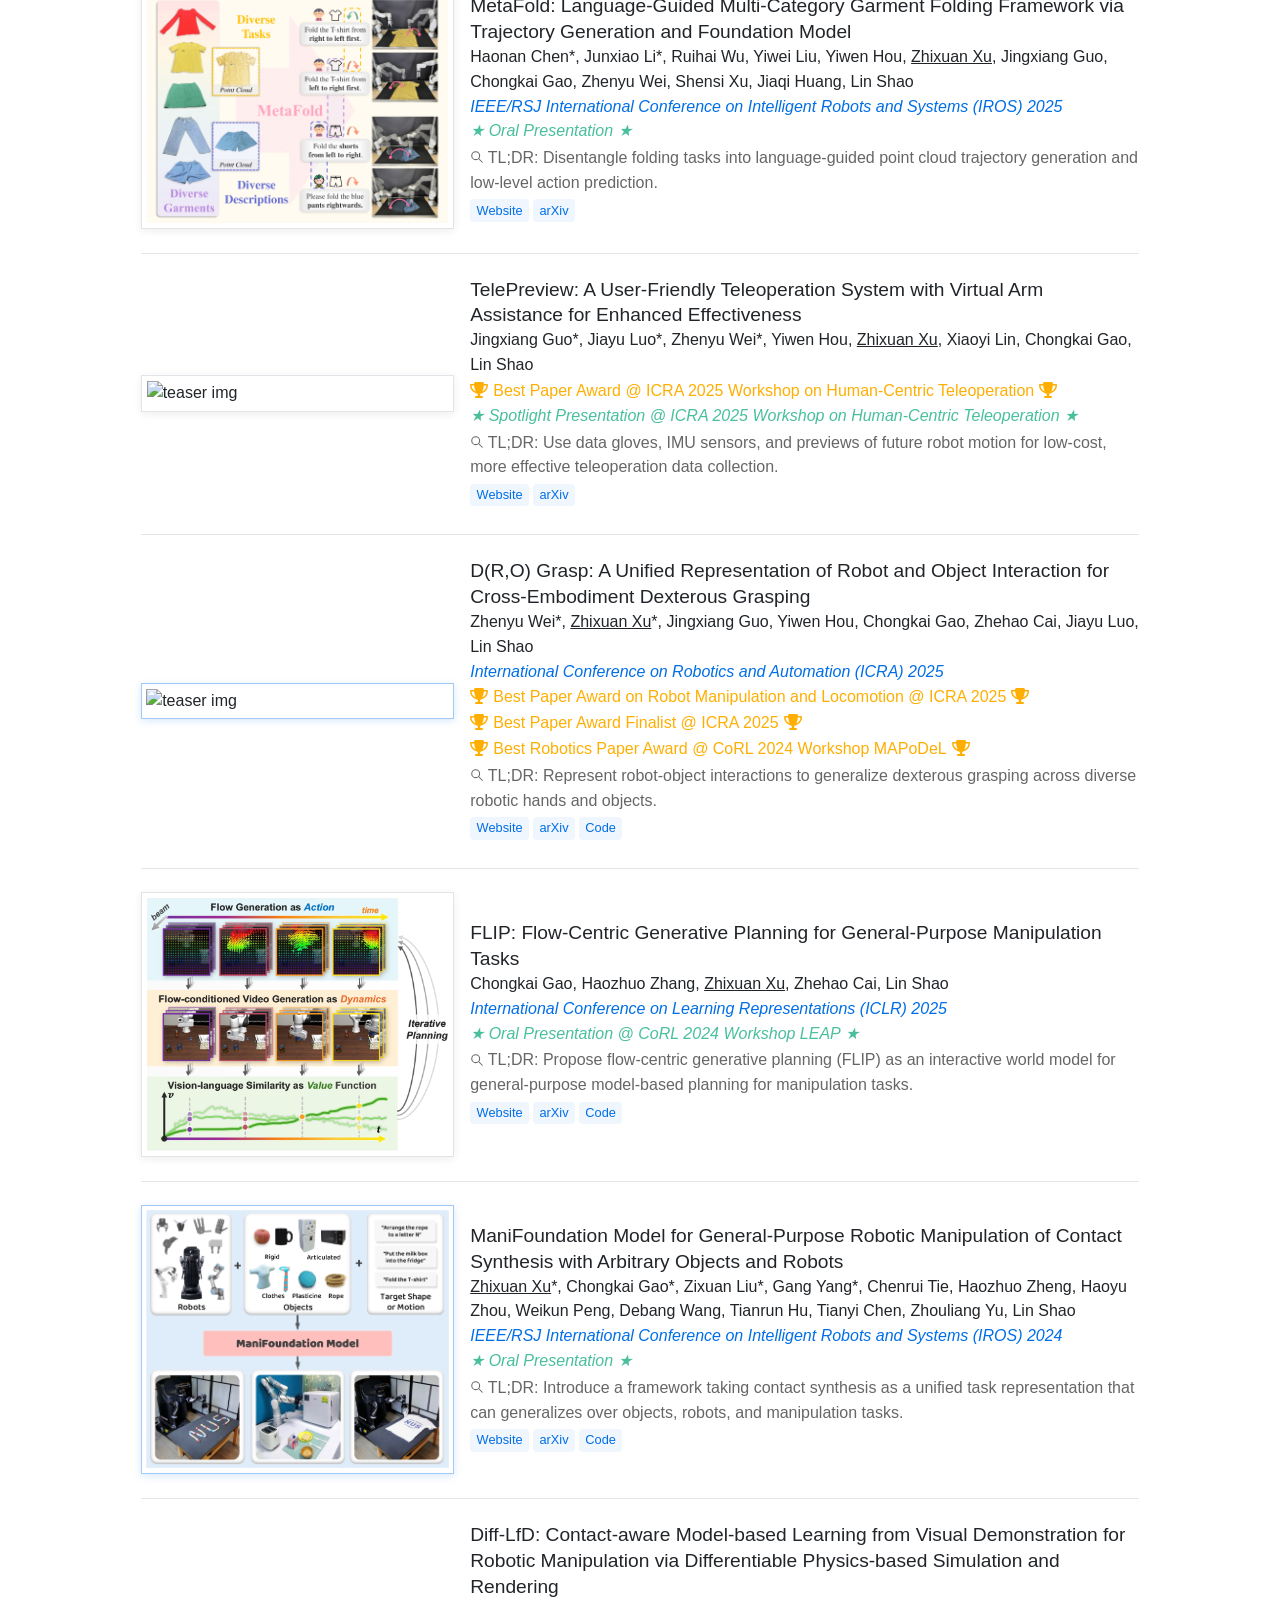
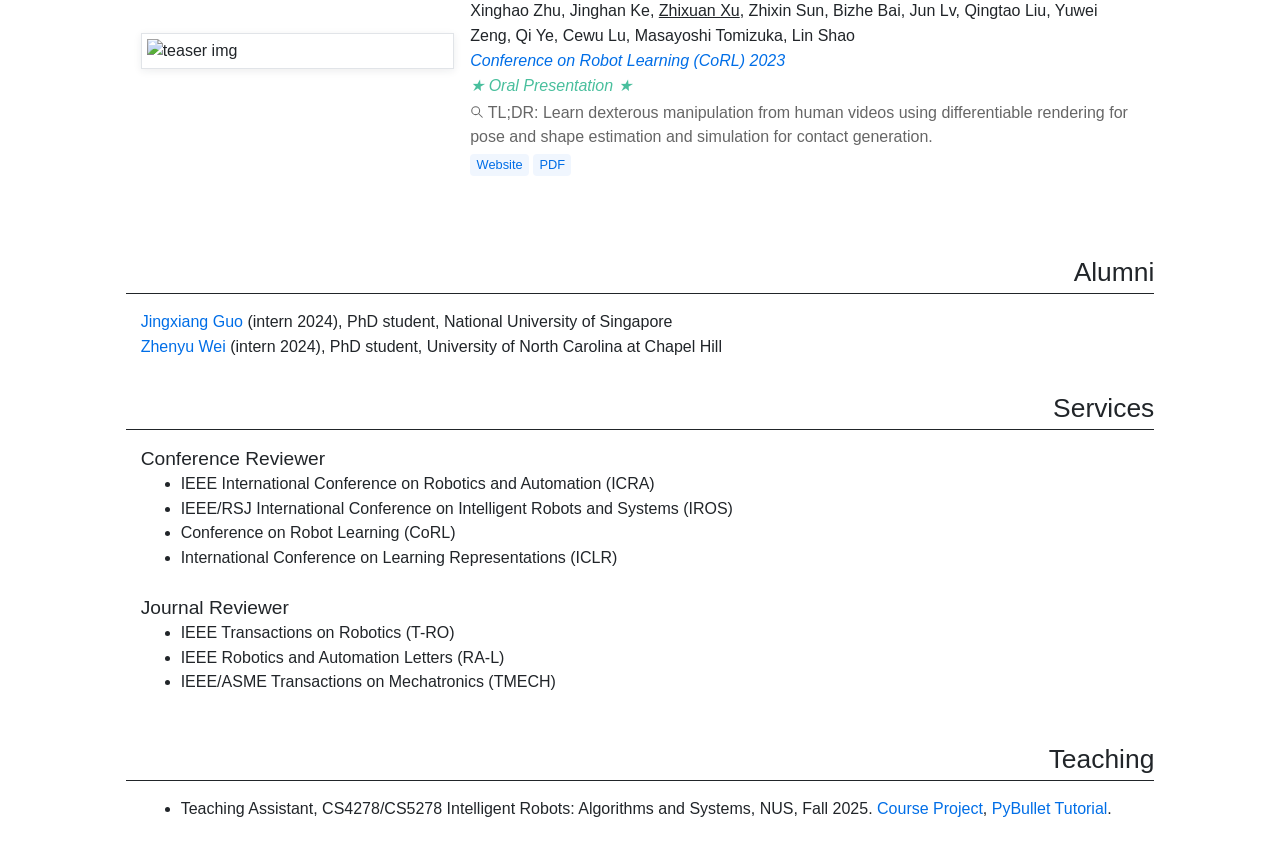
==== commit 0d8592bc: "Revert "Update PhD status, thesis proposal news, and CIMI resources" This reverts commit f47d6c1c49c" ====
--- a/index.html
+++ b/index.html
@@ -89,7 +89,7 @@
                 <!-- About: Right Column -->
                 <div class="col-sm-8 about-text">
                   <!-- Personal Info -->
-                  <p>Hi there! I'm a last-year PhD candidate (Aug. 2024 - ) at <a href="https://www.comp.nus.edu.sg">School of Computing, NUS</a>, advised by Prof. <a href="https://linsats.github.io">Lin Shao</a>. I am supported by the <a href="https://nusgs.nus.edu.sg/scholarships-list/">President's Graduate Fellowship (PGF)</a>.</p>
+                  <p>Hi there! I'm a third-year PhD candidate (Aug. 2024 - ) at <a href="https://www.comp.nus.edu.sg">School of Computing, NUS</a>, advised by Prof. <a href="https://linsats.github.io">Lin Shao</a>. I am supported by the <a href="https://nusgs.nus.edu.sg/scholarships-list/">President's Graduate Fellowship (PGF)</a>.</p>
                   <p>I'm a visiting PhD student at <a href="https://www.berkeley.edu/">UC Berkeley</a> with <a href="https://toruowo.github.io/">Toru Lin</a> and Prof. <a href="https://people.eecs.berkeley.edu/~malik/">Jitendra Malik</a>.</p>
                   <p>I obtained my B.Eng. (Sep. 2020 - Jun. 2024) in Robotics from <a href="https://www.zju.edu.cn/english/">Zhejiang University</a>, where I had the privilege of working with <a href="https://xukechun.github.io">Kechun Xu</a>, Prof. <a href="https://person.zju.edu.cn/en/rongxiong">Rong Xiong</a>, and Prof. <a href="https://ywang-zju.github.io/">Yue Wang</a>.</p>
                   <p>I expect to graduate in 2027 and am seeking research opportunities in academia and industry, with a focus on dexterous manipulation and robot learning.</p>
@@ -98,9 +98,6 @@
                   <div class="news-card">
                     <ul>
                       <li>
-                        <span class="news-date">Oct 2026</span> <span class="news-entry"> Passed my PhD thesis proposal! </span>
-                      </li>
-                      <li>
                         <span class="news-date">Sep 2026</span> <span class="news-entry"> <a href="https://nus-lins-lab.github.io/FingerEyeWeb/">FingerEye</a> and <a href="https://nus-lins-lab.github.io/TROGrasp2Web/">T(R,O) Grasp++</a> accepted to CoRL 2026, with FingerEye selected for a <mark>Spotlight Presentation</mark>! </span>
                       </li>
                       <li>
@@ -174,17 +171,17 @@
                 </div>
                 <div class="description-column">
                   <p class="summary-title">CIMI: Contact Imitation Interface — Transferring Dexterous Skills by Showing How Contact Unfolds</p>
-                  <p class="summary-authors"><u>Zhixuan Xu</u><sup>*</sup>, Yichen Li<sup>*</sup>, Bingchen Wu, Rui Wang, Yiwen Hou, Zixuan Liu, Tianyu Qiu, Lin Shao</p>
+                  <p class="summary-authors"><u>Zhixuan Xu</u><sup>*</sup>, Yichen Li<sup>*</sup>, Bingchen Wu, Yiwen Hou, Zixuan Liu, Tianyu Qiu, Lin Shao</p>
                   <p class="summary-text">Transfer dexterous skills from robot-free human demonstrations across robot hands using shared contact geometry and fingertip RGB views.</p>
                   <div class="d-flex flex-row flex-wrap">
                     <div>
                       <a href="https://nus-lins-lab.github.io/CIMIWeb/" class="badge-button" role="button" target="_blank" rel="nofollow noopener noreferrer">Website</a>
                     </div>
                     <div>
-                      <a href="https://arxiv.org/abs/2610.41028" class="badge-button" role="button" target="_blank" rel="nofollow noopener noreferrer">arXiv</a>
-                    </div>
-                    <div>
-                      <a href="https://github.com/ariszxxu/CIMI" class="badge-button" role="button" target="_blank" rel="nofollow noopener noreferrer">Code</a>
+                      <a href="https://nus-lins-lab.github.io/CIMIWeb/paper.pdf" class="badge-button" role="button" target="_blank" rel="nofollow noopener noreferrer">PDF</a>
+                    </div>
+                    <div>
+                      <a href="https://nus-lins-lab.github.io/CIMIWeb/supplement.pdf" class="badge-button" role="button" target="_blank" rel="nofollow noopener noreferrer">Supplement</a>
                     </div>
                   </div>
                 </div>
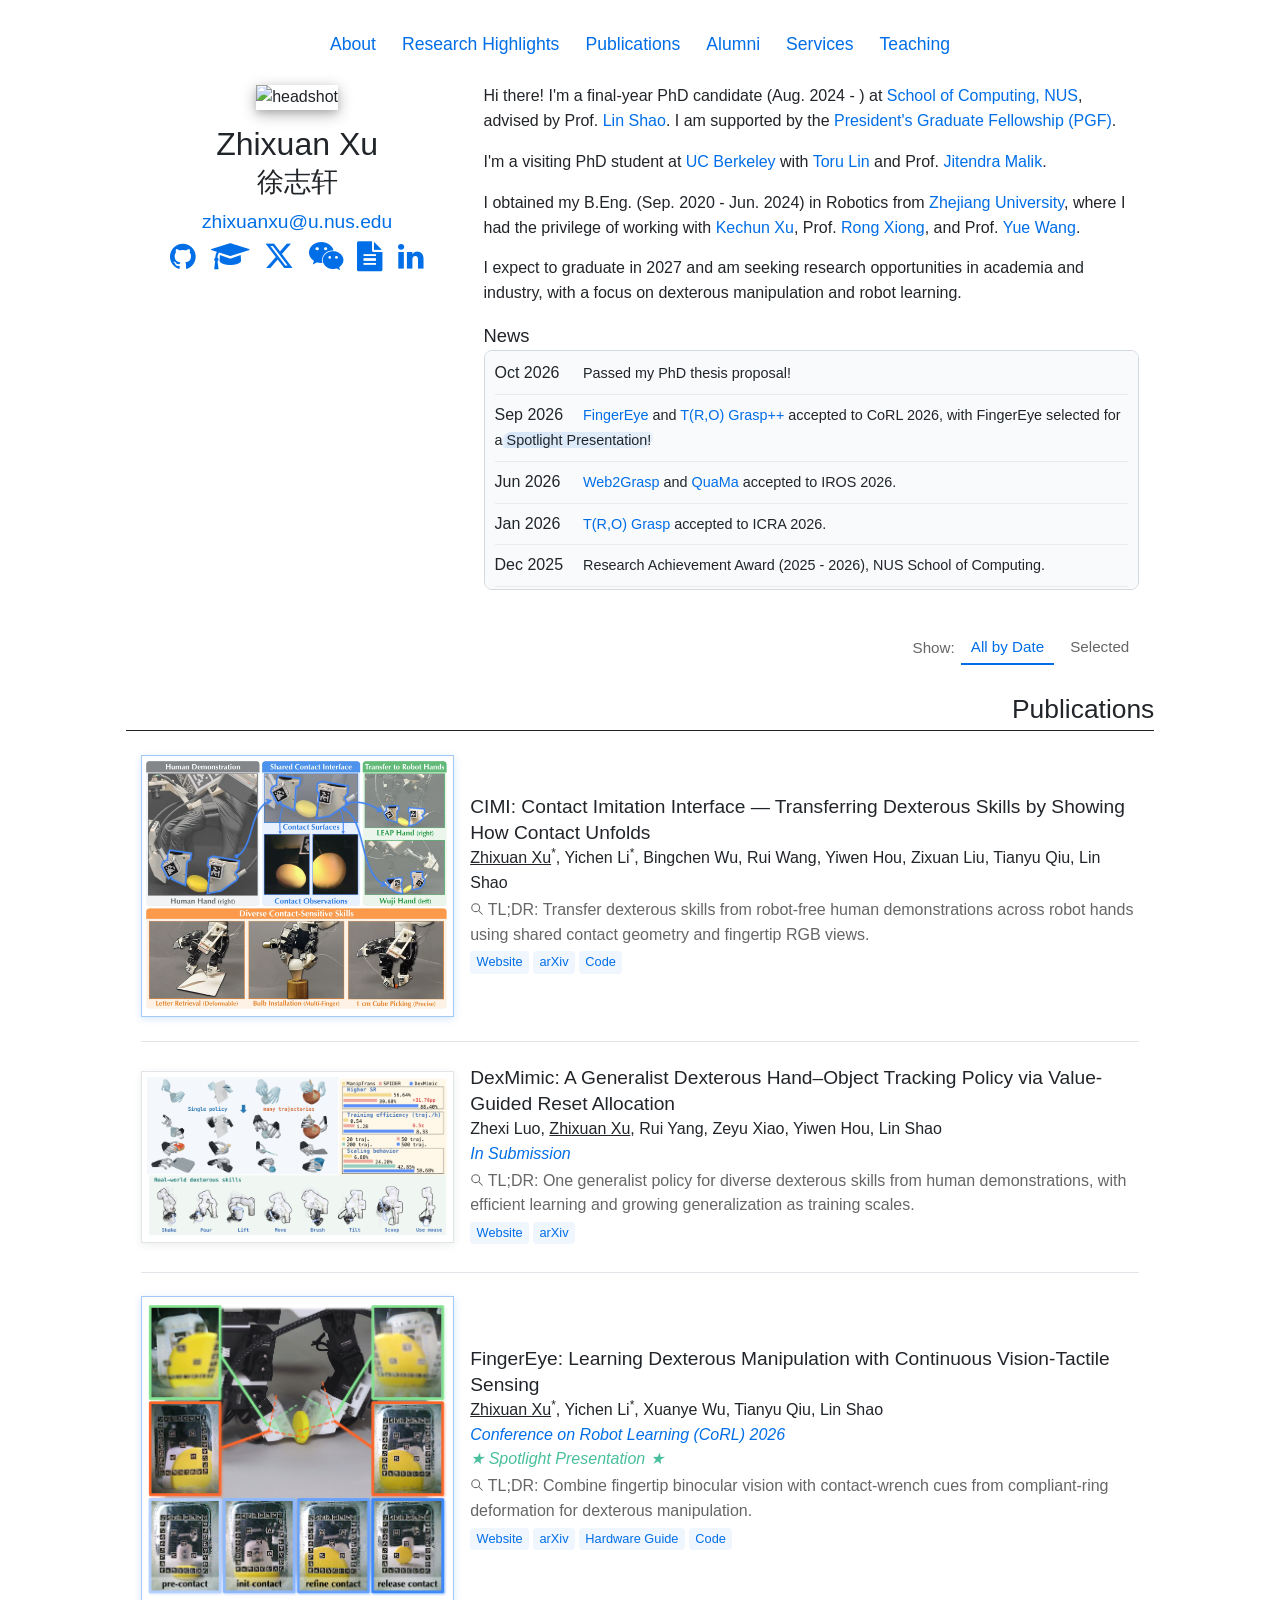
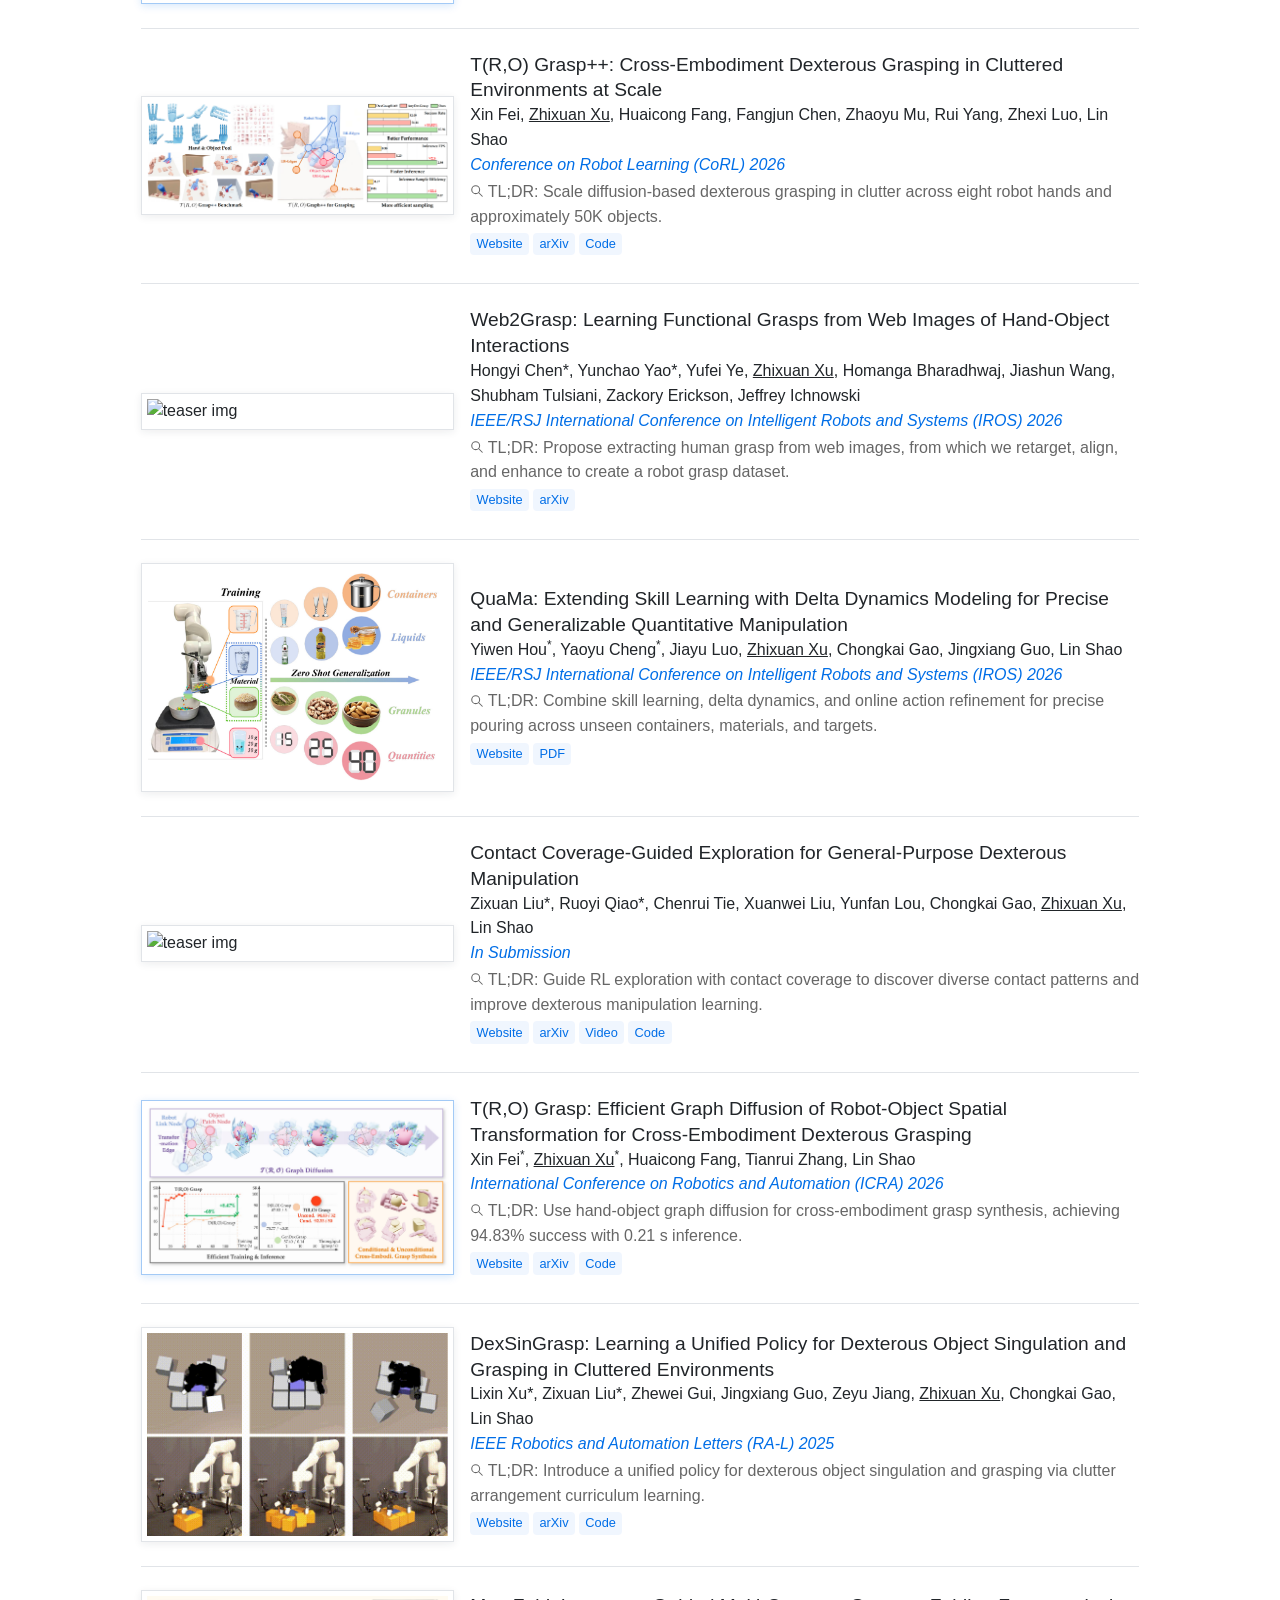
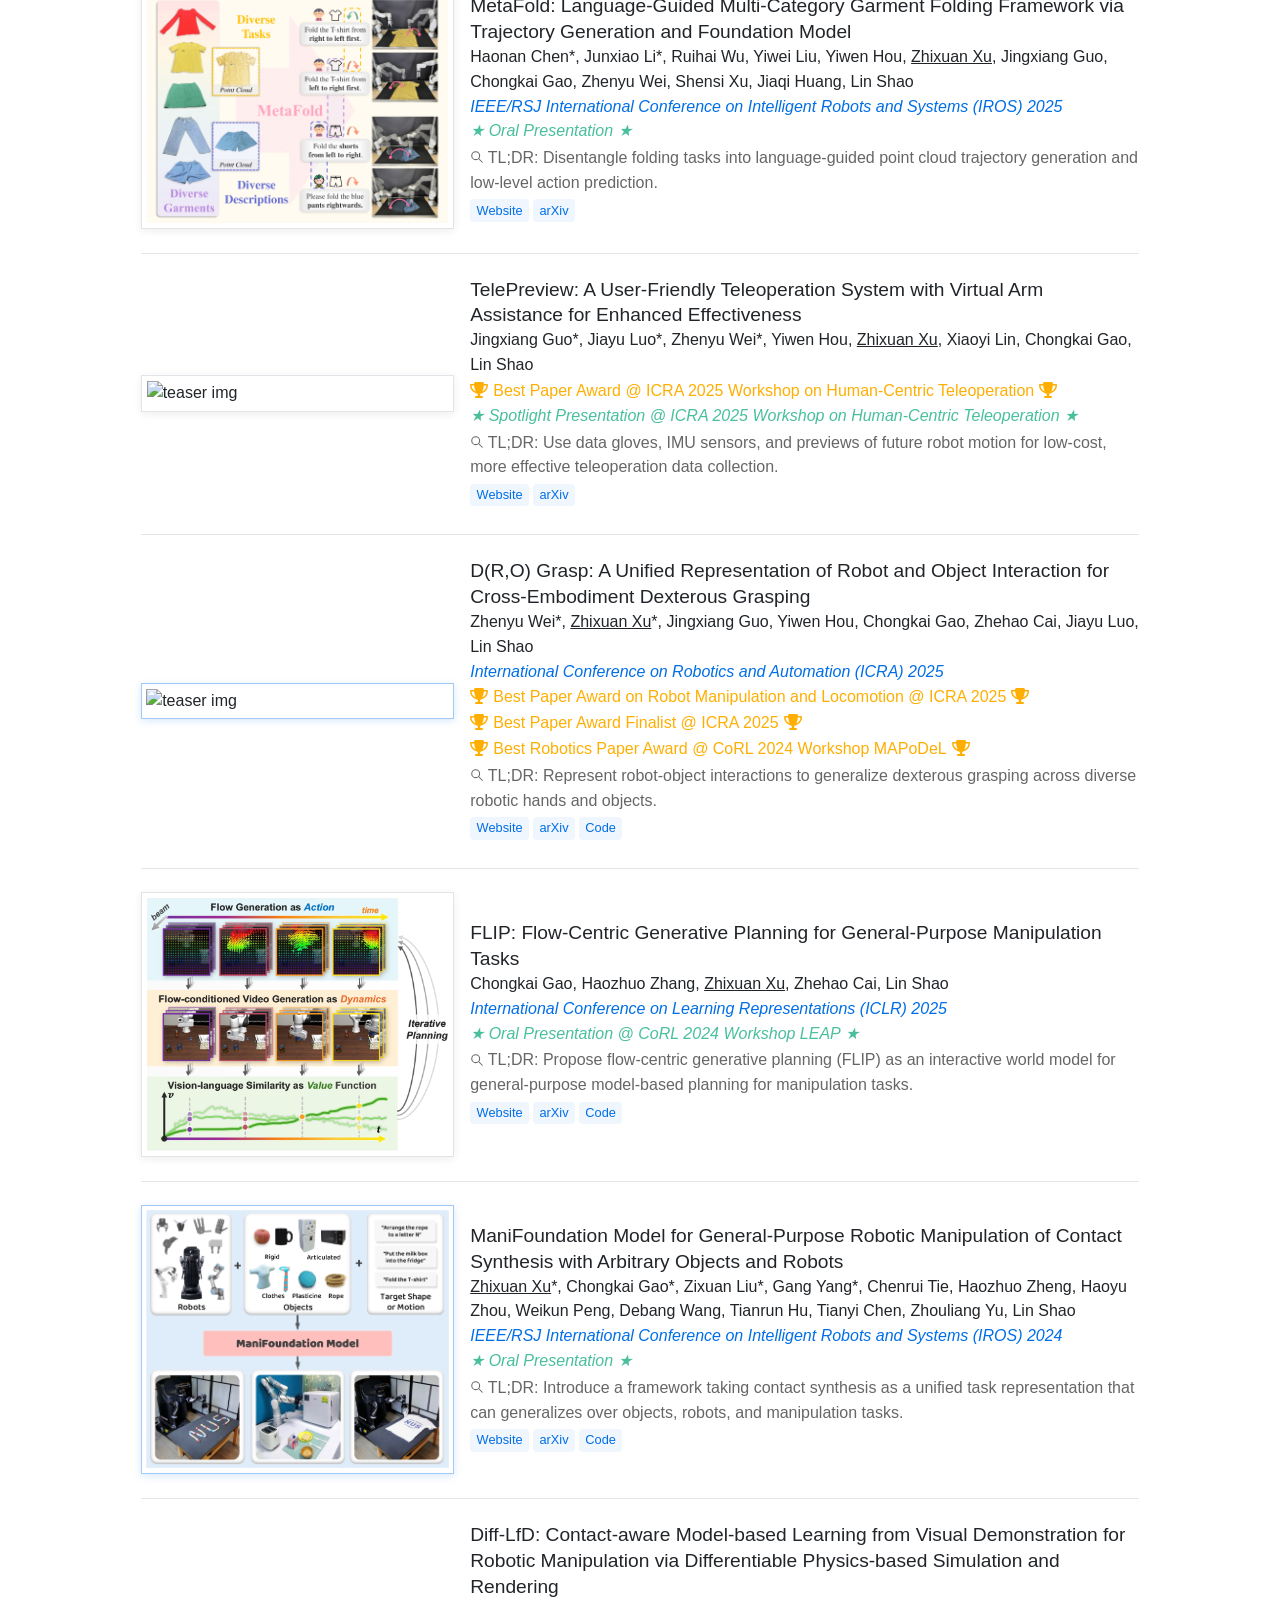
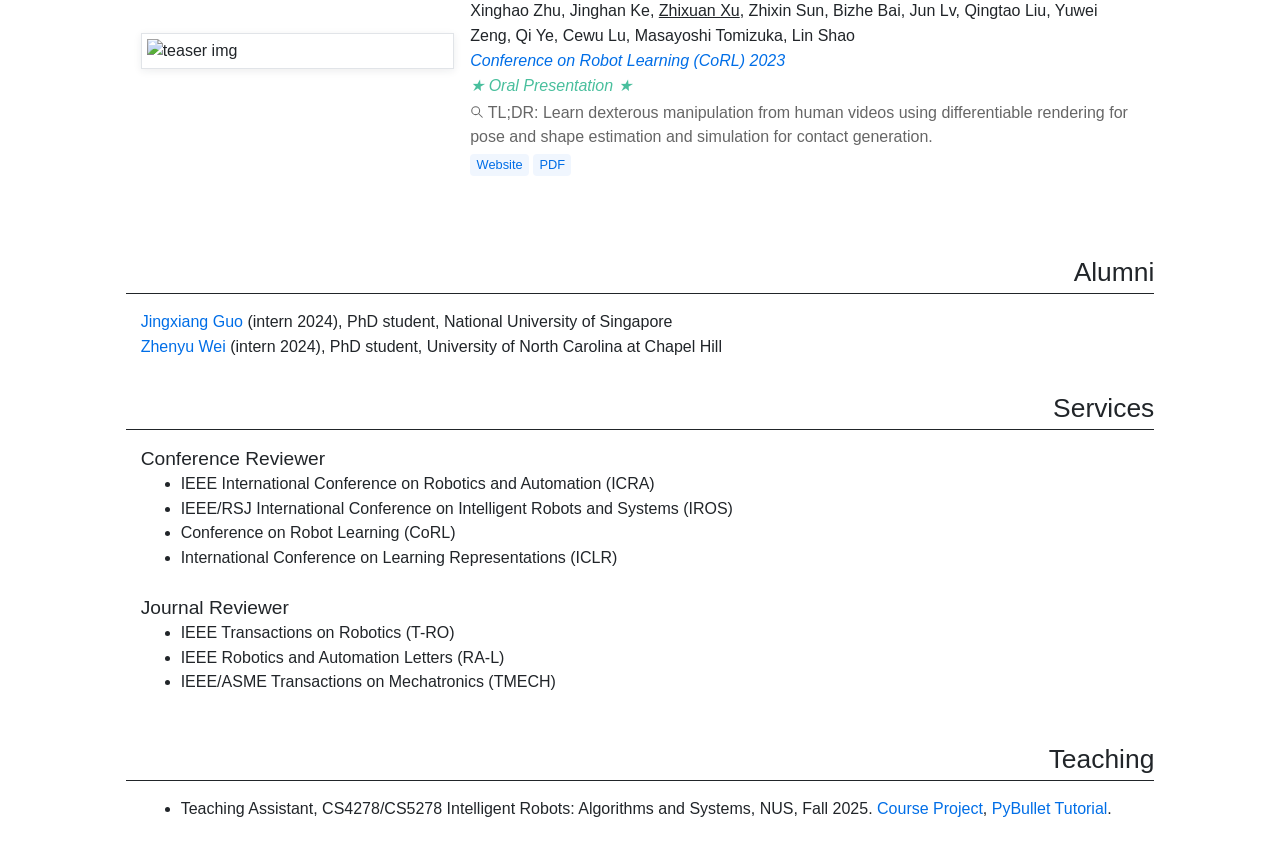
==== commit 8bd91ffb: "Update final-year PhD status, thesis news, and CIMI resources" ====
--- a/index.html
+++ b/index.html
@@ -89,7 +89,7 @@
                 <!-- About: Right Column -->
                 <div class="col-sm-8 about-text">
                   <!-- Personal Info -->
-                  <p>Hi there! I'm a third-year PhD candidate (Aug. 2024 - ) at <a href="https://www.comp.nus.edu.sg">School of Computing, NUS</a>, advised by Prof. <a href="https://linsats.github.io">Lin Shao</a>. I am supported by the <a href="https://nusgs.nus.edu.sg/scholarships-list/">President's Graduate Fellowship (PGF)</a>.</p>
+                  <p>Hi there! I'm a final-year PhD candidate (Aug. 2024 - ) at <a href="https://www.comp.nus.edu.sg">School of Computing, NUS</a>, advised by Prof. <a href="https://linsats.github.io">Lin Shao</a>. I am supported by the <a href="https://nusgs.nus.edu.sg/scholarships-list/">President's Graduate Fellowship (PGF)</a>.</p>
                   <p>I'm a visiting PhD student at <a href="https://www.berkeley.edu/">UC Berkeley</a> with <a href="https://toruowo.github.io/">Toru Lin</a> and Prof. <a href="https://people.eecs.berkeley.edu/~malik/">Jitendra Malik</a>.</p>
                   <p>I obtained my B.Eng. (Sep. 2020 - Jun. 2024) in Robotics from <a href="https://www.zju.edu.cn/english/">Zhejiang University</a>, where I had the privilege of working with <a href="https://xukechun.github.io">Kechun Xu</a>, Prof. <a href="https://person.zju.edu.cn/en/rongxiong">Rong Xiong</a>, and Prof. <a href="https://ywang-zju.github.io/">Yue Wang</a>.</p>
                   <p>I expect to graduate in 2027 and am seeking research opportunities in academia and industry, with a focus on dexterous manipulation and robot learning.</p>
@@ -98,6 +98,9 @@
                   <div class="news-card">
                     <ul>
                       <li>
+                        <span class="news-date">Oct 2026</span> <span class="news-entry"> Passed my PhD thesis proposal! </span>
+                      </li>
+                      <li>
                         <span class="news-date">Sep 2026</span> <span class="news-entry"> <a href="https://nus-lins-lab.github.io/FingerEyeWeb/">FingerEye</a> and <a href="https://nus-lins-lab.github.io/TROGrasp2Web/">T(R,O) Grasp++</a> accepted to CoRL 2026, with FingerEye selected for a <mark>Spotlight Presentation</mark>! </span>
                       </li>
                       <li>
@@ -171,17 +174,17 @@
                 </div>
                 <div class="description-column">
                   <p class="summary-title">CIMI: Contact Imitation Interface — Transferring Dexterous Skills by Showing How Contact Unfolds</p>
-                  <p class="summary-authors"><u>Zhixuan Xu</u><sup>*</sup>, Yichen Li<sup>*</sup>, Bingchen Wu, Yiwen Hou, Zixuan Liu, Tianyu Qiu, Lin Shao</p>
+                  <p class="summary-authors"><u>Zhixuan Xu</u><sup>*</sup>, Yichen Li<sup>*</sup>, Bingchen Wu, Rui Wang, Yiwen Hou, Zixuan Liu, Tianyu Qiu, Lin Shao</p>
                   <p class="summary-text">Transfer dexterous skills from robot-free human demonstrations across robot hands using shared contact geometry and fingertip RGB views.</p>
                   <div class="d-flex flex-row flex-wrap">
                     <div>
                       <a href="https://nus-lins-lab.github.io/CIMIWeb/" class="badge-button" role="button" target="_blank" rel="nofollow noopener noreferrer">Website</a>
                     </div>
                     <div>
-                      <a href="https://nus-lins-lab.github.io/CIMIWeb/paper.pdf" class="badge-button" role="button" target="_blank" rel="nofollow noopener noreferrer">PDF</a>
-                    </div>
-                    <div>
-                      <a href="https://nus-lins-lab.github.io/CIMIWeb/supplement.pdf" class="badge-button" role="button" target="_blank" rel="nofollow noopener noreferrer">Supplement</a>
+                      <a href="https://arxiv.org/abs/2610.41028" class="badge-button" role="button" target="_blank" rel="nofollow noopener noreferrer">arXiv</a>
+                    </div>
+                    <div>
+                      <a href="https://github.com/ariszxxu/CIMI" class="badge-button" role="button" target="_blank" rel="nofollow noopener noreferrer">Code</a>
                     </div>
                   </div>
                 </div>
